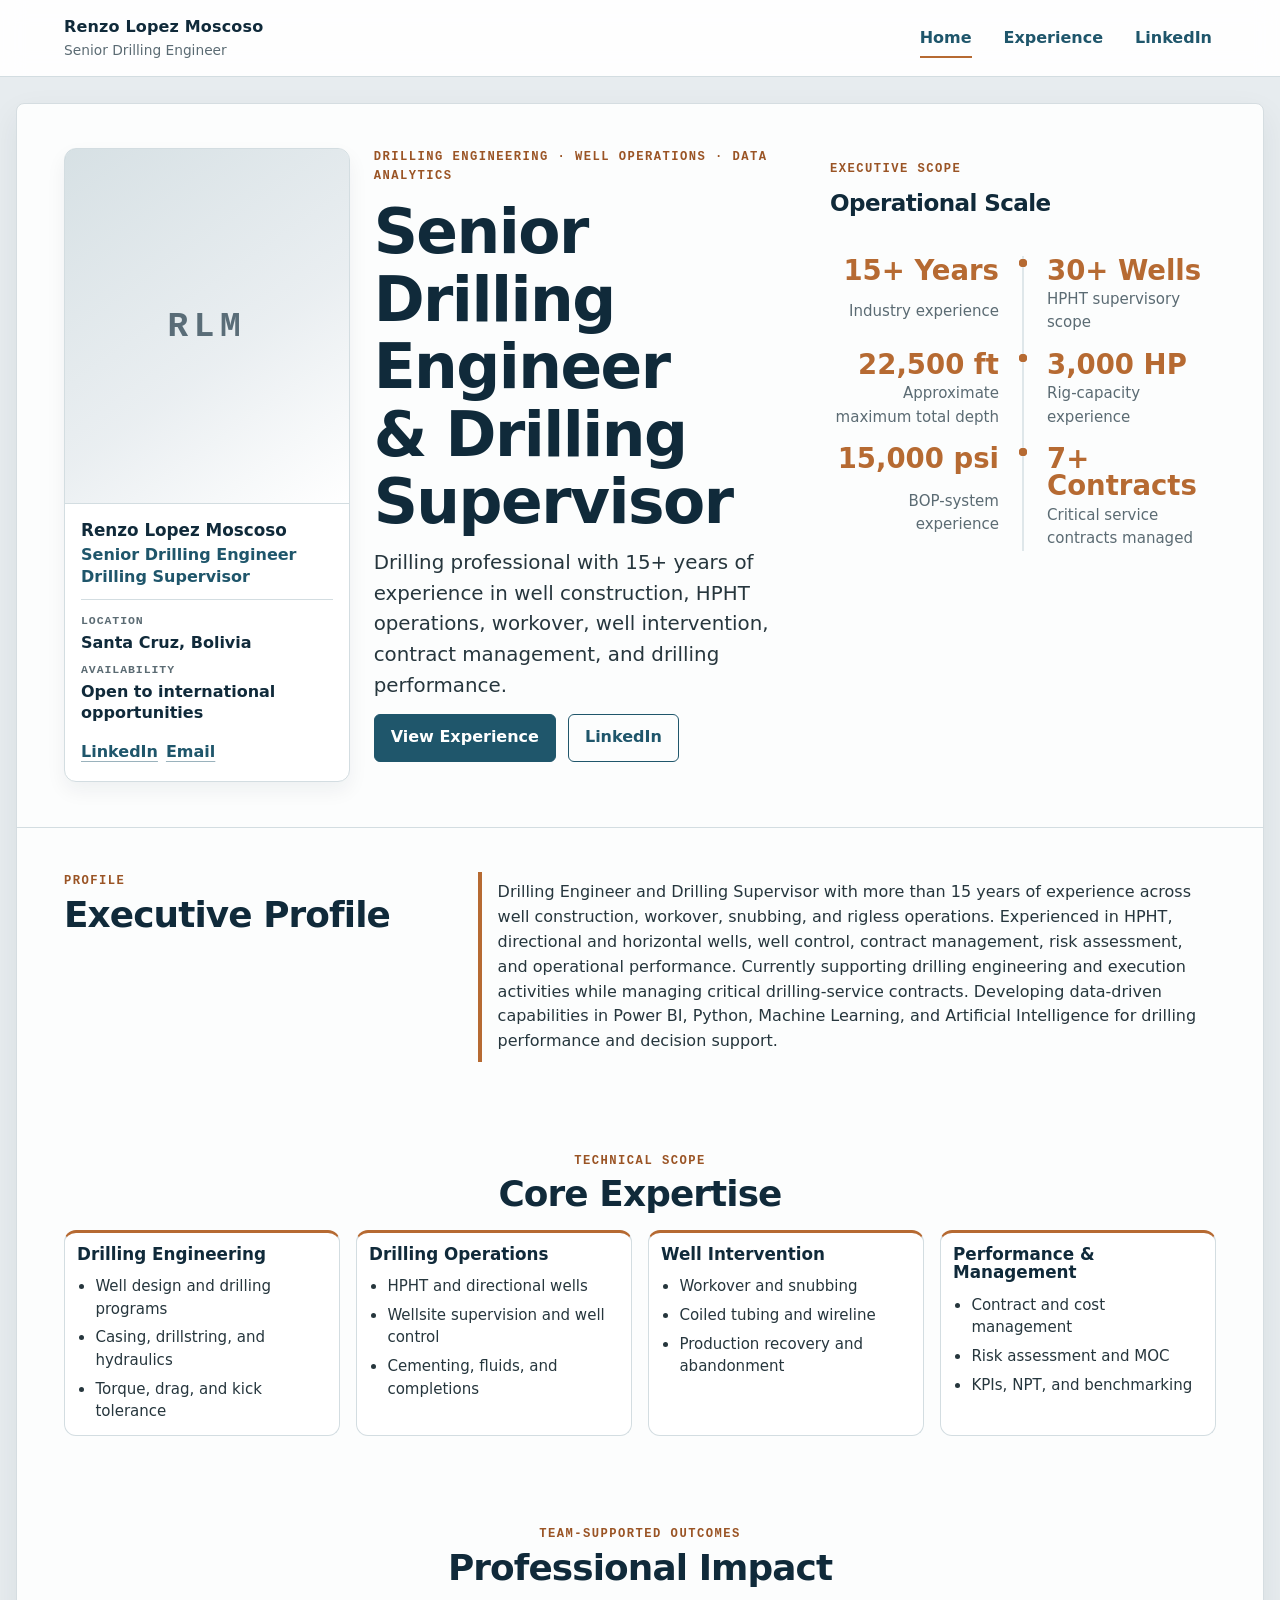
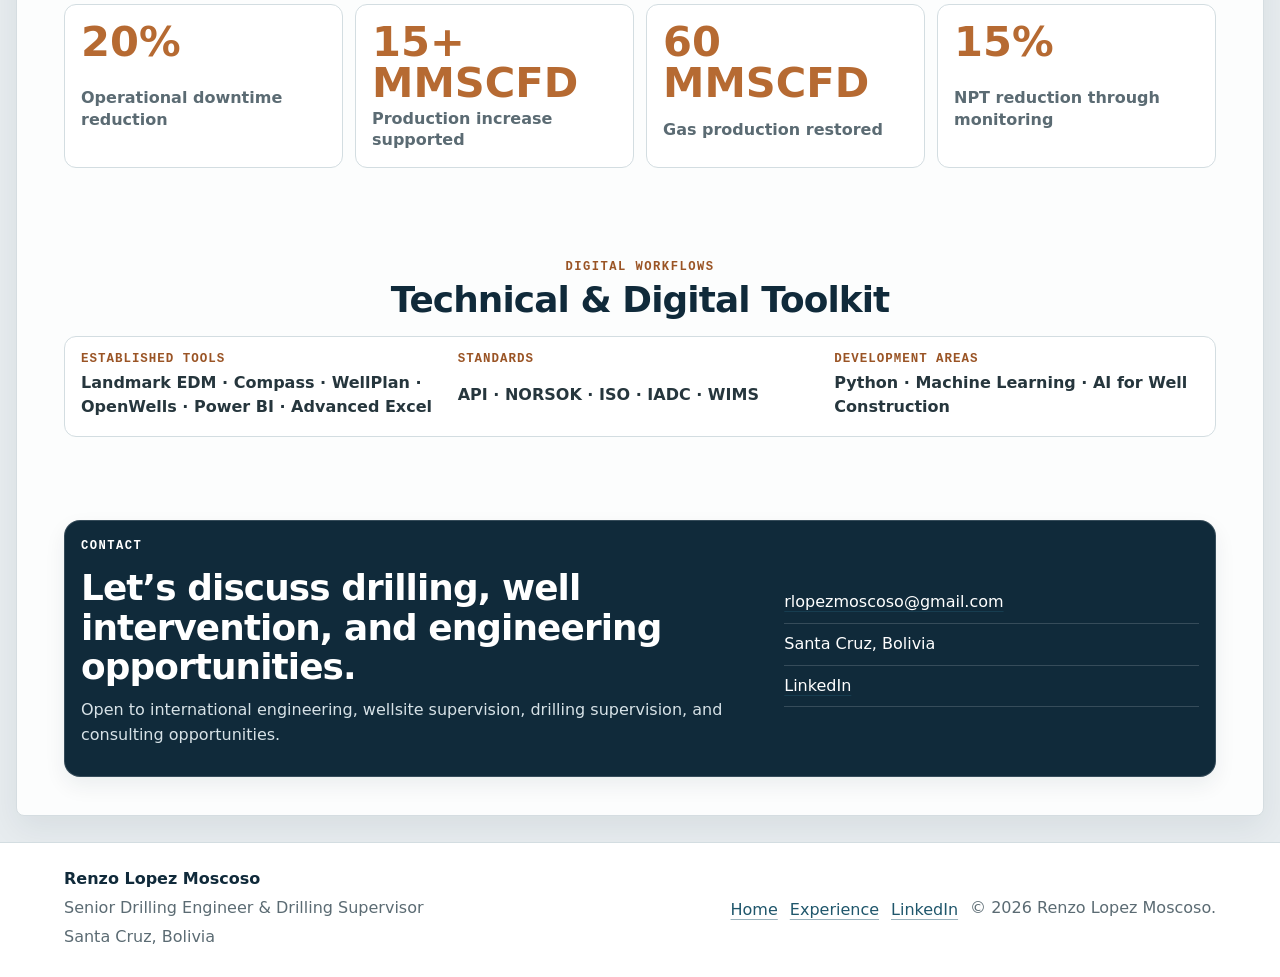
==== index.html @ 03d16b36 "feat: redesign executive home page" ====
<!DOCTYPE html>
<html lang="en">
<head>
  <meta charset="UTF-8">
  <meta name="viewport" content="width=device-width, initial-scale=1.0">
  <meta name="description" content="Renzo Lopez Moscoso, Senior Drilling Engineer and Drilling Supervisor based in Santa Cruz, Bolivia, with 15+ years in drilling engineering, HPHT wells, workover, snubbing, rigless interventions, and drilling data analytics.">
  <title>Renzo Lopez Moscoso | Senior Drilling Engineer</title>
  <link rel="stylesheet" href="css/styles.css">
</head>
<body>
  <a class="skip-link" href="#main-content">Skip to main content</a>

  <header class="site-header">
    <div class="container header-layout">
      <a class="site-brand" href="index.html" aria-label="Renzo Lopez Moscoso home">
        <span class="brand-name">Renzo Lopez Moscoso</span>
        <span class="brand-role">Senior Drilling Engineer</span>
      </a>

      <button class="nav-toggle" type="button" aria-expanded="false" aria-controls="primary-navigation">
        <span class="nav-toggle-line" aria-hidden="true"></span>
        <span class="nav-toggle-line" aria-hidden="true"></span>
        <span class="nav-toggle-line" aria-hidden="true"></span>
        <span class="visually-hidden">Toggle navigation menu</span>
      </button>

      <nav class="primary-nav" id="primary-navigation" aria-label="Primary navigation">
        <ul class="nav-list">
          <li><a class="nav-link active" href="index.html" aria-current="page">Home</a></li>
          <li><a class="nav-link" href="experience.html">Experience</a></li>
          <li><a class="nav-link" href="https://www.linkedin.com/in/renzo-lopez-426abb29/" target="_blank" rel="noopener noreferrer">LinkedIn</a></li>
        </ul>
      </nav>
    </div>
  </header>

  <main id="main-content" class="home-main">
    <section class="hero section" aria-labelledby="home-title">
      <div class="container hero-grid">
        <aside class="profile-card" aria-label="Professional profile" data-hero-entrance="profile">
          <div class="profile-photo-placeholder" aria-hidden="true">
            <span class="profile-photo-monogram">RLM</span>
          </div>
          <div class="profile-card-body">
            <div>
              <p class="profile-card-name">Renzo Lopez Moscoso</p>
              <p class="profile-card-role">Senior Drilling Engineer<br>Drilling Supervisor</p>
            </div>
            <dl class="profile-card-details">
              <div>
                <dt>Location</dt>
                <dd>Santa Cruz, Bolivia</dd>
              </div>
              <div>
                <dt>Availability</dt>
                <dd>Open to international opportunities</dd>
              </div>
            </dl>
            <div class="profile-card-links" aria-label="Profile contact links">
              <a href="https://www.linkedin.com/in/renzo-lopez-426abb29/" target="_blank" rel="noopener noreferrer">LinkedIn</a>
              <a href="mailto:rlopezmoscoso@gmail.com">Email</a>
            </div>
          </div>
        </aside>

        <div class="hero-copy" data-hero-entrance="copy">
          <p class="eyebrow">Drilling Engineering · Well Operations · Data Analytics</p>
          <h1 id="home-title">Senior Drilling Engineer<br>&amp; Drilling Supervisor</h1>
          <p class="lead">Drilling professional with 15+ years of experience in well construction, HPHT operations, workover, well intervention, contract management, and drilling performance.</p>
          <div class="action-row">
            <a class="button" href="experience.html">View Experience</a>
            <a class="button button-quiet" href="https://www.linkedin.com/in/renzo-lopez-426abb29/" target="_blank" rel="noopener noreferrer">LinkedIn</a>
          </div>
        </div>

        <aside class="executive-metrics" aria-label="Executive metrics">
          <div class="metrics-heading" data-hero-entrance="metrics-heading">
            <p class="eyebrow">Executive scope</p>
            <h2>Operational Scale</h2>
          </div>
          <dl class="metrics-list">
            <div data-metric-sequence="left-1"><dt>15+ Years</dt><dd>Industry experience</dd></div>
            <div data-metric-sequence="right-1"><dt>30+ Wells</dt><dd>HPHT supervisory scope</dd></div>
            <div data-metric-sequence="left-2"><dt>22,500 ft</dt><dd>Approximate maximum total depth</dd></div>
            <div data-metric-sequence="right-2"><dt>3,000 HP</dt><dd>Rig-capacity experience</dd></div>
            <div data-metric-sequence="left-3"><dt>15,000 psi</dt><dd>BOP-system experience</dd></div>
            <div data-metric-sequence="right-3"><dt>7+ Contracts</dt><dd>Critical service contracts managed</dd></div>
          </dl>
        </aside>
      </div>
    </section>

    <section class="section section-surface executive-profile-section" aria-labelledby="profile-title">
      <div class="container content-grid">
        <div class="section-heading" data-reveal>
          <p class="eyebrow">Profile</p>
          <h2 id="profile-title">Executive Profile</h2>
        </div>
        <div class="profile-copy" data-reveal>
          <p>Drilling Engineer and Drilling Supervisor with more than 15 years of experience across well construction, workover, snubbing, and rigless operations. Experienced in HPHT, directional and horizontal wells, well control, contract management, risk assessment, and operational performance. Currently supporting drilling engineering and execution activities while managing critical drilling-service contracts. Developing data-driven capabilities in Power BI, Python, Machine Learning, and Artificial Intelligence for drilling performance and decision support.</p>
        </div>
      </div>
    </section>

    <section class="section" aria-labelledby="expertise-title">
      <div class="container">
        <div class="section-heading centered-heading" data-reveal>
          <p class="eyebrow">Technical scope</p>
          <h2 id="expertise-title">Core Expertise</h2>
        </div>
        <div class="card-grid expertise-grid">
          <article class="expertise-card" data-reveal data-reveal-delay="0"><h3>Drilling Engineering</h3><ul><li>Well design and drilling programs</li><li>Casing, drillstring, and hydraulics</li><li>Torque, drag, and kick tolerance</li></ul></article>
          <article class="expertise-card" data-reveal data-reveal-delay="70"><h3>Drilling Operations</h3><ul><li>HPHT and directional wells</li><li>Wellsite supervision and well control</li><li>Cementing, fluids, and completions</li></ul></article>
          <article class="expertise-card" data-reveal data-reveal-delay="140"><h3>Well Intervention</h3><ul><li>Workover and snubbing</li><li>Coiled tubing and wireline</li><li>Production recovery and abandonment</li></ul></article>
          <article class="expertise-card" data-reveal data-reveal-delay="210"><h3>Performance &amp; Management</h3><ul><li>Contract and cost management</li><li>Risk assessment and MOC</li><li>KPIs, NPT, and benchmarking</li></ul></article>
        </div>
      </div>
    </section>

    <section class="section impact-results" aria-labelledby="impact-title">
      <div class="container">
        <div class="section-heading centered-heading" data-reveal><p class="eyebrow">Team-supported outcomes</p><h2 id="impact-title">Professional Impact</h2></div>
        <div class="impact-grid" aria-label="Professional impact metrics">
          <div class="impact-card" data-reveal data-reveal-delay="0"><strong>20%</strong><span>Operational downtime reduction</span></div>
          <div class="impact-card" data-reveal data-reveal-delay="60"><strong>15+ MMSCFD</strong><span>Production increase supported</span></div>
          <div class="impact-card" data-reveal data-reveal-delay="120"><strong>60 MMSCFD</strong><span>Gas production restored</span></div>
          <div class="impact-card" data-reveal data-reveal-delay="180"><strong>15%</strong><span>NPT reduction through monitoring</span></div>
        </div>
      </div>
    </section>

    <section class="section section-surface toolkit-section" aria-labelledby="toolkit-title">
      <div class="container">
        <div class="section-heading centered-heading" data-reveal><p class="eyebrow">Digital workflows</p><h2 id="toolkit-title">Technical &amp; Digital Toolkit</h2></div>
        <div class="toolkit-groups" data-reveal>
          <article class="toolkit-group"><h3>Established Tools</h3><p>Landmark EDM · Compass · WellPlan · OpenWells · Power BI · Advanced Excel</p></article>
          <article class="toolkit-group"><h3>Standards</h3><p>API · NORSOK · ISO · IADC · WIMS</p></article>
          <article class="toolkit-group"><h3>Development Areas</h3><p>Python · Machine Learning · AI for Well Construction</p></article>
        </div>
      </div>
    </section>

    <section class="section contact-section" aria-labelledby="contact-title">
      <div class="container contact-card" data-reveal>
        <div>
          <p class="eyebrow">Contact</p>
          <h2 id="contact-title">Let’s discuss drilling, well intervention, and engineering opportunities.</h2>
          <p>Open to international engineering, wellsite supervision, drilling supervision, and consulting opportunities.</p>
        </div>
        <address class="contact-list">
          <a href="mailto:rlopezmoscoso@gmail.com">rlopezmoscoso@gmail.com</a>
          <span>Santa Cruz, Bolivia</span>
          <a href="https://www.linkedin.com/in/renzo-lopez-426abb29/" target="_blank" rel="noopener noreferrer">LinkedIn</a>
        </address>
      </div>
    </section>
  </main>

  <footer class="site-footer">
    <div class="container footer-layout">
      <div>
        <p class="footer-name">Renzo Lopez Moscoso</p>
        <p>Senior Drilling Engineer &amp; Drilling Supervisor</p>
        <p>Santa Cruz, Bolivia</p>
      </div>
      <nav aria-label="Footer navigation">
        <ul class="footer-links">
          <li><a href="index.html">Home</a></li>
          <li><a href="experience.html">Experience</a></li>
          <li><a href="https://www.linkedin.com/in/renzo-lopez-426abb29/" target="_blank" rel="noopener noreferrer">LinkedIn</a></li>
        </ul>
      </nav>
      <p class="copyright">&copy; <span data-current-year>2026</span> Renzo Lopez Moscoso.</p>
    </div>
  </footer>

  <script src="js/main.js" defer></script>
</body>
</html>
---- css/styles.css ----
:root {
  --color-bg: #f3f5f6;
  --color-surface: #ffffff;
  --color-surface-muted: #e8edf0;
  --color-navy: #102a3a;
  --color-petroleum: #1f566b;
  --color-text: #26363d;
  --color-muted: #5b6b73;
  --color-copper: #b66a32;
  --color-copper-text: #9a5425;
  --color-border: #d3dde1;
  --font-body: ui-sans-serif, system-ui, -apple-system, BlinkMacSystemFont, "Segoe UI", Arial, sans-serif;
  --font-mono: ui-monospace, SFMono-Regular, Consolas, "Liberation Mono", monospace;
  --space-1: 0.25rem;
  --space-2: 0.5rem;
  --space-3: 0.75rem;
  --space-4: 1rem;
  --space-5: 1.5rem;
  --space-6: 2rem;
  --space-7: 3rem;
  --section-space: clamp(3rem, 5vw, 4.75rem);
  --experience-section-space: clamp(2.75rem, 4.5vw, 4.25rem);
  --radius-sm: 0.375rem;
  --radius-md: 0.75rem;
  --radius-lg: 1rem;
  --container: 72rem;
  --shadow-primary: 0 1rem 2.1rem rgba(16, 42, 58, 0.1);
  --shadow-standard: 0 0.55rem 1.35rem rgba(16, 42, 58, 0.07);
  --timeline-rail-x: 0.5rem;
  --timeline-marker-size: 0.85rem;
  --timeline-marker-border: 3px;
}
* { box-sizing: border-box; }
html { color-scheme: light; scroll-behavior: smooth; }
body { min-width: 320px; margin: 0; color: var(--color-text); font-family: var(--font-body); line-height: 1.55; background: #e7ecef; }
a { color: var(--color-petroleum); text-decoration-color: rgba(31, 86, 107, 0.45); text-underline-offset: 0.22em; }
a:hover { color: var(--color-navy); }
:focus-visible { outline: 3px solid var(--color-copper); outline-offset: 4px; }
h1, h2, h3 { margin: 0 0 var(--space-3); color: var(--color-navy); line-height: 1.1; letter-spacing: -0.025em; }
h1 { font-size: clamp(2.4rem, 4.8vw, 4.1rem); }
.experience-hero h1 { font-size: clamp(2.25rem, 4.3vw, 3.45rem); }
h2 { font-size: clamp(1.7rem, 2.8vw, 2.45rem); }
h3 { font-size: 1.05rem; letter-spacing: 0; }
h4 { margin: 0 0 var(--space-2); color: var(--color-navy); font-family: var(--font-mono); font-size: 0.8rem; letter-spacing: 0.04em; text-transform: uppercase; }
p { margin: 0 0 var(--space-3); }
ul { margin-block: 0; padding-left: 1.15rem; }
.expertise-card li + li, .role-card ul:not(.tag-list) li + li, .compact-role li + li, .credential-card ul:not(.tag-list) li + li, .framework-card ul:not(.tag-list) li + li { margin-top: 0.38rem; }
.container { width: min(100% - 2rem, var(--container)); margin-inline: auto; }

.home-main {
  width: min(calc(100% - 2rem), 90rem);
  max-width: 90rem;
  margin: clamp(1rem, 2vw, 2rem) auto;
  overflow: hidden;
  border: 1px solid #d5dde1;
  border-radius: 0.5rem;
  background: #fcfdfd;
  box-shadow: 0 0.75rem 2rem rgba(15, 43, 56, 0.07);
}
.home-main .section,
.home-main .section-surface {
  background: transparent;
}
.home-main .section-surface {
  border-block: 0;
}
.home-main .hero {
  padding-block: clamp(2.25rem, 3.5vw, 3.5rem);
  border-bottom: 1px solid var(--color-border);
  background: transparent;
}
.home-main .section {
  padding-block: clamp(2.25rem, 3.5vw, 3.75rem);
}
.home-main .hero-grid {
  gap: var(--space-5);
}
.home-main .action-row {
  margin-top: var(--space-3);
}
.home-main .section-heading {
  margin-bottom: var(--space-4);
}
.home-main .section-heading .eyebrow {
  margin-bottom: var(--space-1);
}
.home-main .section-heading h2:last-child,
.home-main .section-heading .section-intro:last-child {
  margin-bottom: 0;
}
.home-main .content-grid,
.home-main .two-column-grid,
.home-main .card-grid,
.home-main .metric-grid {
  gap: var(--space-4);
}
.home-main .profile-copy {
  padding: var(--space-2) 0 var(--space-2) var(--space-4);
  background: transparent;
}
.home-main .profile-copy p {
  margin-bottom: 0;
}
.home-main .executive-metrics {
  padding: clamp(1rem, 1.8vw, 1.4rem);
  background: #f7f9fa;
}
.home-main .metrics-heading {
  padding-bottom: var(--space-2);
}
.home-main .metrics-list div {
  padding: 0.9rem;
}
.home-main .expertise-card,
.home-main .tool-panel,
.home-main .framework-card,
.home-main .compact-role,
.home-main .credential-card {
  padding: var(--space-3);
}
.home-main .achievement-list {
  gap: var(--space-2);
}
.home-main .achievement-list li {
  padding: var(--space-3) var(--space-4);
}
.home-main .framework-card .tag-list,
.home-main .tool-groups {
  margin-top: var(--space-3);
}
.home-main .contact-section {
  padding-block: clamp(1.75rem, 3vw, 2.75rem);
}

.skip-link { position: absolute; left: var(--space-4); top: var(--space-4); z-index: 20; transform: translateY(-150%); padding: var(--space-2) var(--space-3); border-radius: var(--radius-sm); color: #fff; background: var(--color-navy); }
.skip-link:focus { transform: translateY(0); }
.visually-hidden { position: absolute; width: 1px; height: 1px; padding: 0; overflow: hidden; clip: rect(0, 0, 0, 0); white-space: nowrap; border: 0; }
.site-header { position: sticky; top: 0; z-index: 10; border-bottom: 1px solid var(--color-border); background: rgba(255, 255, 255, 0.94); backdrop-filter: blur(12px); }
.header-layout { display: flex; align-items: center; justify-content: space-between; min-height: 4.75rem; gap: var(--space-4); }
.site-brand { display: grid; text-decoration: none; }
.brand-name { color: var(--color-navy); font-weight: 800; letter-spacing: 0.01em; }
.brand-role { color: var(--color-muted); font-size: 0.86rem; }
.nav-toggle { display: inline-grid; gap: 0.28rem; padding: var(--space-2); border: 1px solid var(--color-border); border-radius: var(--radius-sm); color: var(--color-navy); background: var(--color-surface); cursor: pointer; }
.nav-toggle-line { display: block; width: 1.35rem; height: 2px; background: currentColor; }
.primary-nav { position: absolute; inset: 100% 1rem auto; display: none; padding: var(--space-4); border: 1px solid var(--color-border); border-radius: 0 0 var(--radius-md) var(--radius-md); background: var(--color-surface); box-shadow: var(--shadow-standard); }
.primary-nav.is-open { display: block; }
.nav-list { display: flex; flex-direction: column; align-items: stretch; gap: var(--space-2); padding: 0; margin: 0; list-style: none; }
.nav-list li, .footer-links li { margin: 0; padding: 0; }
.nav-list li { display: flex; align-items: center; }
.footer-links { display: flex; flex-direction: column; gap: var(--space-3); padding: 0; margin: 0; list-style: none; }
.nav-link { position: relative; display: inline-flex; min-height: 2.75rem; align-items: center; justify-content: center; margin: 0; padding: 0 var(--space-1); color: var(--color-petroleum); font-weight: 700; line-height: 1; text-decoration: none; }
.button { display: inline-flex; align-items: center; justify-content: center; min-height: 2.7rem; padding: 0.66rem 1rem; border: 1px solid var(--color-petroleum); border-radius: var(--radius-sm); color: #fff; background: var(--color-petroleum); font-weight: 800; text-decoration: none; }
.button:hover { color: #fff; background: var(--color-navy); }
.button-quiet { color: var(--color-petroleum); background: transparent; }
.button-quiet:hover { color: var(--color-navy); background: var(--color-surface-muted); }
.section { padding-block: var(--section-space); }
.experience-hero ~ .section { padding-block: var(--experience-section-space); }
.section-surface { border-block: 1px solid var(--color-border); background: var(--color-surface-muted); }
.section-heading { max-width: 42rem; }
.centered-heading { margin-inline: auto; text-align: center; }
.section-intro, .hero-support { color: var(--color-muted); }
.eyebrow, .panel-kicker { color: var(--color-copper-text); font-family: var(--font-mono); font-size: 0.76rem; font-weight: 800; letter-spacing: 0.12em; text-transform: uppercase; }
.lead { max-width: 47rem; color: var(--color-text); font-size: clamp(1.05rem, 1.8vw, 1.24rem); }
.hero { overflow: hidden; padding-block: clamp(3.25rem, 5vw, 4.75rem); background: linear-gradient(180deg, #fff 0%, var(--color-bg) 100%); }
.hero-grid { display: grid; grid-template-areas: "copy" "profile" "metrics"; gap: var(--space-6); align-items: center; }
.hero-copy { grid-area: copy; }
.profile-card { grid-area: profile; overflow: hidden; border: 1px solid var(--color-border); border-radius: var(--radius-md); background: #fff; box-shadow: 0 0.55rem 1.25rem rgba(16, 42, 58, 0.06); }
.profile-photo-placeholder, .profile-photo { display: block; width: 100%; aspect-ratio: 4 / 5; border-bottom: 1px solid var(--color-border); background: linear-gradient(145deg, rgba(31, 86, 107, 0.18) 0%, rgba(232, 237, 240, 0.92) 58%, rgba(255, 255, 255, 0.96) 100%); }
.profile-photo-placeholder { display: grid; place-items: center; }
.profile-photo { height: auto; object-fit: cover; object-position: center; }
.profile-photo-monogram { color: rgba(16, 42, 58, 0.66); font-family: var(--font-mono); font-size: clamp(1.55rem, 4vw, 2.15rem); font-weight: 900; letter-spacing: 0.16em; }
.profile-card-body { display: grid; gap: var(--space-3); padding: var(--space-4); }
.profile-card-name { margin: 0; color: var(--color-navy); font-size: 1.05rem; font-weight: 900; line-height: 1.2; }
.profile-card-role { margin: var(--space-1) 0 0; color: var(--color-petroleum); font-weight: 800; line-height: 1.35; }
.profile-card-details { display: grid; gap: var(--space-2); margin: 0; padding-top: var(--space-3); border-top: 1px solid var(--color-border); }
.profile-card-details div { display: grid; gap: 0.1rem; }
.profile-card-details dt { color: var(--color-muted); font-family: var(--font-mono); font-size: 0.72rem; font-weight: 800; letter-spacing: 0.08em; text-transform: uppercase; }
.profile-card-details dd { margin: 0; color: var(--color-navy); font-weight: 800; line-height: 1.35; }
.profile-card-links { display: flex; flex-wrap: wrap; gap: var(--space-2); padding-top: var(--space-1); }
.profile-card-links a { font-weight: 800; }
.hero-facts { display: grid; gap: var(--space-3); margin: var(--space-4) 0 0; }
.hero-facts div { padding-left: var(--space-3); border-left: 3px solid var(--color-copper); }
.hero-facts dt { color: var(--color-muted); font-family: var(--font-mono); font-size: 0.74rem; font-weight: 800; letter-spacing: 0.08em; text-transform: uppercase; }
.hero-facts dd { margin: 0; color: var(--color-navy); font-weight: 800; }
.action-row { display: flex; flex-wrap: wrap; gap: var(--space-3); margin-top: var(--space-4); }
.executive-metrics { grid-area: metrics; padding: var(--space-4); border: 1px solid var(--color-border); border-radius: var(--radius-lg); background: var(--color-surface); box-shadow: var(--shadow-standard); }
.metrics-heading { padding-bottom: var(--space-3); border-bottom: 1px solid var(--color-border); }
.metrics-heading h2 { font-size: clamp(1.3rem, 1.8vw, 1.65rem); }
.metrics-list, .summary-stats { display: grid; gap: 0; margin: 0; }
.metrics-list div { margin-top: 0; display: grid; gap: var(--space-1); padding: var(--space-3) 0; border-bottom: 1px solid var(--color-border); }
.metrics-list div:last-child { border-bottom: 0; }
.metrics-list dt { color: var(--color-copper); font-size: clamp(1.25rem, 3vw, 1.72rem); font-weight: 900; line-height: 1; }
.metrics-list dd { margin: 0; color: var(--color-muted); font-size: 0.94rem; }
.content-grid, .two-column-grid, .card-grid, .metric-grid { display: grid; gap: var(--space-5); }
.profile-copy { max-width: 46rem; padding: var(--space-4) var(--space-5); border-left: 4px solid var(--color-copper); background: rgba(255, 255, 255, 0.62); }
.profile-copy p { margin-bottom: var(--space-3); }
.profile-copy p:last-child, .framework-card p:last-child, .credential-card p:last-child { margin-bottom: 0; }
.expertise-card, .metric-card, .tool-panel, .framework-card, .compact-role, .credential-card, .role-card { border: 1px solid var(--color-border); border-radius: var(--radius-md); background: var(--color-surface); }
.expertise-card { padding: var(--space-4); border-top: 3px solid var(--color-copper); box-shadow: none; }
.expertise-card ul { font-size: 0.94rem; line-height: 1.5; }
.achievement-list { display: grid; gap: var(--space-3); padding: 0; list-style: none; }
.achievement-list li { margin: 0; padding: 0.85rem 1rem; border-left: 3px solid var(--color-copper); background: var(--color-surface); }
.achievement-list strong { color: var(--color-copper); font-weight: 900; }
.impact-grid { display: grid; gap: var(--space-3); }
.impact-card { display: grid; gap: var(--space-1); padding: var(--space-4); border: 1px solid var(--color-border); border-radius: var(--radius-md); background: var(--color-surface); }
.impact-card strong { color: var(--color-copper); font-size: clamp(1.75rem, 4vw, 2.6rem); font-weight: 900; line-height: 1; }
.impact-card span { color: var(--color-muted); font-weight: 800; line-height: 1.35; }
.tool-panel, .framework-card, .compact-role, .credential-card { padding: var(--space-4); }
.tag-list { display: flex; flex-wrap: wrap; gap: var(--space-2); padding: 0; list-style: none; }
.tag-list li, .development-list li { margin: 0; padding: 0.38rem 0.58rem; border: 1px solid var(--color-border); border-radius: var(--radius-sm); color: var(--color-text); background: #f8fafb; }
.development-list { display: grid; gap: var(--space-2); padding: 0; list-style: none; }
.framework-card .tag-list, .tool-groups { margin-top: var(--space-4); }
.toolkit-groups { display: grid; gap: var(--space-3); padding: var(--space-4); border: 1px solid var(--color-border); border-radius: var(--radius-md); background: var(--color-surface); }
.toolkit-group { display: grid; gap: var(--space-1); }
.toolkit-group h3, .toolkit-group p { margin: 0; }
.toolkit-group h3 { color: var(--color-copper-text); font-family: var(--font-mono); font-size: 0.78rem; letter-spacing: 0.08em; text-transform: uppercase; }
.toolkit-group p { color: var(--color-text); font-weight: 700; }
.contact-section { padding-block-start: var(--space-5); }
.contact-card { display: grid; gap: var(--space-3); padding: var(--space-4); border: 1px solid rgba(255,255,255,0.16); border-radius: var(--radius-lg); color: #edf6f8; background: var(--color-navy); box-shadow: var(--shadow-standard); }
.contact-card h2, .contact-card .eyebrow { color: #fff; }
.contact-card p { color: #d7e2e7; }
.contact-list { display: grid; gap: var(--space-2); font-style: normal; }
.contact-list span, .contact-list a:not(.button) { padding-bottom: var(--space-2); border-bottom: 1px solid rgba(255,255,255,0.16); color: #fff; }
.contact-list > :last-child { padding-bottom: 0; border-bottom: 0; }
.two-column-grid > .tool-panel { height: 100%; }
.site-footer { border-top: 1px solid var(--color-border); color: var(--color-muted); background: var(--color-surface); }
.footer-layout { display: grid; gap: var(--space-3); padding-block: 1.5rem; }
.footer-layout p { margin-bottom: var(--space-1); }
.footer-name { color: var(--color-navy); font-weight: 800; }
.copyright { margin: 0; }
.experience-hero { background: linear-gradient(180deg, #fff 0%, var(--color-surface-muted) 100%); }
.experience-summary-panel { padding: var(--space-4); border: 1px solid var(--color-border); border-radius: var(--radius-lg); background: var(--color-surface); box-shadow: var(--shadow-standard); }
.summary-stats { gap: var(--space-2); }
.summary-stats div { margin-top: 0; padding: var(--space-2) 0; border-bottom: 1px solid var(--color-border); }
.summary-stats div:last-child { border-bottom: 0; }
.summary-stats dt { color: var(--color-navy); font-weight: 900; }
.summary-stats dd { margin: 0; color: var(--color-muted); font-size: 0.94rem; }
.timeline { display: grid; gap: var(--space-4); margin-top: var(--space-6); }
.role-card { position: relative; padding: var(--space-4); box-shadow: none; }
.current-role { border-color: rgba(182, 106, 50, 0.38); background: #fff8f3; box-shadow: var(--shadow-standard); }
.role-header { display: flex; flex-wrap: wrap; align-items: flex-start; justify-content: space-between; gap: var(--space-3); margin-bottom: var(--space-2); }
.role-period { margin-bottom: var(--space-1); color: var(--color-copper-text); font-family: var(--font-mono); font-size: 0.82rem; font-weight: 900; letter-spacing: 0.08em; text-transform: uppercase; }
.role-company { color: var(--color-muted); font-weight: 800; }
.role-status { padding: 0.28rem 0.55rem; border: 1px solid rgba(182, 106, 50, 0.4); border-radius: var(--radius-sm); color: var(--color-copper-text); background: #fff; font-size: 0.76rem; font-weight: 800; }
.role-columns { display: grid; gap: var(--space-4); margin-top: var(--space-4); }
.role-columns p { margin-bottom: var(--space-2); }
.compact-role-grid, .credential-grid { display: grid; gap: var(--space-4); margin-top: var(--space-4); }
.compact-role { box-shadow: none; }
.large-tag-list { margin-top: var(--space-4); }


/* Restrained Home motion */
.site-header,
.header-layout {
  transition: min-height 220ms ease, box-shadow 220ms ease, border-color 220ms ease;
}
.site-header.is-scrolled {
  border-bottom-color: rgba(31, 86, 107, 0.26);
  box-shadow: 0 0.5rem 1.25rem rgba(16, 42, 58, 0.08);
}
.site-header.is-scrolled .header-layout {
  min-height: 4.25rem;
}
.nav-link::after {
  content: "";
  position: absolute;
  left: var(--space-1);
  right: var(--space-1);
  bottom: 0.15rem;
  height: 2px;
  background: var(--color-copper);
  pointer-events: none;
  transform: scaleX(0);
  transform-origin: left;
  transition: transform 200ms ease;
}
.nav-link:hover::after,
.nav-link:focus-visible::after,
.nav-link.active::after,
.nav-link[aria-current="page"]::after {
  transform: scaleX(1);
}
.button {
  transition: color 220ms ease, background-color 220ms ease, border-color 220ms ease, box-shadow 220ms ease, transform 220ms ease;
}
.button:active {
  transform: translateY(0);
}
.home-main.motion-ready [data-hero-entrance],
.home-main.motion-ready [data-reveal] {
  opacity: 0;
  transform: translateY(16px);
  transition: opacity 600ms cubic-bezier(0.22, 1, 0.36, 1), transform 600ms cubic-bezier(0.22, 1, 0.36, 1);
  transition-delay: var(--reveal-delay, 0ms);
  will-change: opacity, transform;
}
.home-main.motion-ready [data-hero-entrance="copy"] {
  transform: translateY(14px);
  transition-duration: 600ms;
}
.home-main.motion-ready [data-hero-entrance="profile"] {
  transform: translateY(14px);
  transition-duration: 700ms;
  transition-delay: 80ms;
}
.home-main.motion-ready [data-hero-entrance="panel"] {
  transform: translateX(18px);
  transition-duration: 650ms;
  transition-delay: 100ms;
}
.home-main.motion-ready [data-hero-entrance].is-visible,
.home-main.motion-ready [data-reveal].is-visible {
  opacity: 1;
  transform: translate(0, 0);
  will-change: auto;
}
.home-main .achievement-list li {
  border-left-color: var(--color-copper);
  transition: border-color 200ms ease, background-color 200ms ease, transform 200ms ease;
}
.home-main .expertise-card,
.home-main .tool-panel,
.home-main .framework-card {
  transition: border-color 220ms ease, box-shadow 220ms ease, transform 220ms ease;
}
@media (hover: hover) and (pointer: fine) {
  .button:hover {
    box-shadow: 0 0.55rem 1.15rem rgba(16, 42, 58, 0.12);
    transform: translateY(-2px);
  }
  .home-main .expertise-card:hover,
  .home-main .tool-panel:hover,
  .home-main .framework-card:hover {
    border-color: rgba(182, 106, 50, 0.46);
    box-shadow: 0 0.7rem 1.5rem rgba(16, 42, 58, 0.1);
    transform: translateY(-3px);
  }
  .home-main .achievement-list li:hover {
    border-left-color: #9a5425;
    background: #fffaf6;
    transform: translateX(3px);
  }
}

@media (max-width: 47.99rem) {
  .home-main {
    width: auto;
    margin: 0.75rem;
    border-radius: 0.35rem;
    box-shadow: 0 0.35rem 1rem rgba(15, 43, 56, 0.05);
  }
  .profile-photo-placeholder,
  .profile-photo {
    max-height: 18rem;
    aspect-ratio: 16 / 11;
  }
}
@media (min-width: 40rem) { .hero-facts { grid-template-columns: repeat(2, minmax(0, 1fr)); } .expertise-grid, .impact-grid { grid-template-columns: repeat(2, minmax(0, 1fr)); } .summary-stats { grid-template-columns: repeat(2, minmax(0, 1fr)); column-gap: var(--space-4); } .summary-stats div:last-child { grid-column: 1 / -1; border-bottom: 0; } }
@media (min-width: 48rem) { .nav-toggle { display: none; } .primary-nav { position: static; display: block; padding: 0; border: 0; border-radius: 0; background: transparent; box-shadow: none; } .nav-list { flex-direction: row; align-items: center; gap: var(--space-5); } .footer-links { flex-direction: row; align-items: center; } .hero-grid { grid-template-areas: "profile copy" "metrics metrics"; grid-template-columns: minmax(14rem, 0.8fr) minmax(0, 1.2fr); align-items: start; } .two-column-grid { grid-template-columns: repeat(2, minmax(0, 1fr)); } .footer-layout { grid-template-columns: 1fr auto; align-items: center; } .copyright { grid-column: 1 / -1; } }
@media (min-width: 56rem) { .content-grid { grid-template-columns: minmax(12rem, 0.7fr) minmax(0, 1.3fr); } .contact-card { grid-template-columns: minmax(0, 1.25fr) minmax(16rem, 0.75fr); align-items: center; } }
@media (min-width: 64rem) { .hero-grid { grid-template-areas: "profile copy metrics"; grid-template-columns: minmax(15rem, 0.74fr) minmax(20rem, 1.12fr) minmax(20rem, 1fr); } .metrics-list { grid-template-columns: repeat(2, minmax(0, 1fr)); } .metrics-list div { padding: var(--space-3); } .metrics-list div:nth-child(odd) { border-right: 1px solid var(--color-border); } .metrics-list div:nth-last-child(-n+2) { border-bottom: 0; } .role-columns { grid-template-columns: repeat(2, minmax(0, 1fr)); } .compact-role-grid { grid-template-columns: repeat(2, minmax(0, 1fr)); } .credential-grid { grid-template-columns: repeat(3, minmax(0, 1fr)); } .credential-card-wide { grid-column: 1 / -1; } .timeline { position: relative; padding-left: calc(var(--timeline-rail-x) + var(--space-6)); } .timeline::before { content: ""; position: absolute; left: var(--timeline-rail-x); top: 0.35rem; bottom: 0.35rem; width: 1px; background: var(--color-border); } .role-card::after { content: ""; position: absolute; left: calc(-2rem - 0.425rem - var(--timeline-marker-border)); top: 1.45rem; width: var(--timeline-marker-size); height: var(--timeline-marker-size); border: var(--timeline-marker-border) solid var(--color-surface-muted); border-radius: 50%; background: var(--color-petroleum); } .current-role::after { background: var(--color-copper); } .footer-layout { grid-template-columns: 1fr auto auto; } .copyright { grid-column: auto; } }
@media (min-width: 72rem) { .expertise-grid, .impact-grid { grid-template-columns: repeat(4, minmax(0, 1fr)); } .toolkit-groups { grid-template-columns: repeat(3, minmax(0, 1fr)); } }

/* Home hero operational scale timeline */
.home-main .executive-metrics {
  padding: clamp(0.35rem, 1vw, 0.75rem) 0;
  border: 0;
  border-radius: 0;
  background: transparent;
  box-shadow: none;
}
.home-main .metrics-heading {
  max-width: 20rem;
  padding-bottom: var(--space-3);
  border-bottom: 0;
}
.home-main .metrics-list {
  position: relative;
  display: grid;
  gap: var(--space-4);
  margin-top: var(--space-2);
  padding: var(--space-2) 0 var(--space-2) 1.6rem;
}
.home-main .metrics-list::before {
  content: "";
  position: absolute;
  top: 0.45rem;
  bottom: 0.45rem;
  left: 0.35rem;
  width: 1px;
  background: rgba(31, 86, 107, 0.26);
  transform-origin: top;
}
.home-main .metrics-list div {
  position: relative;
  display: grid;
  gap: var(--space-1);
  margin-top: 0;
  padding: 0 0 0 var(--space-3);
  border: 0;
  text-align: left;
}
.home-main .metrics-list div::before {
  content: "";
  position: absolute;
  top: 0.18rem;
  left: calc(-1.25rem - 4px);
  width: 0.5rem;
  height: 0.5rem;
  border-radius: 50%;
  background: var(--color-copper);
  transition: background-color 200ms ease, transform 200ms ease;
}
.home-main.motion-ready .metrics-list[data-hero-entrance="metrics-line"] {
  opacity: 1;
  transform: none;
  transition: none;
}
.home-main.motion-ready .metrics-list[data-hero-entrance="metrics-line"]::before {
  transform: scaleY(0);
  transition: transform 1200ms cubic-bezier(0.22, 1, 0.36, 1);
}
.home-main.motion-ready .metrics-list[data-hero-entrance="metrics-line"].is-visible::before {
  transform: scaleY(1);
}
.home-main.motion-ready [data-hero-entrance="metrics-heading"] {
  transform: translateY(10px);
  transition-duration: 560ms;
}
.home-main.motion-ready [data-hero-entrance="metric"] {
  transform: translateX(-10px);
  transition-duration: 560ms;
}
@media (hover: hover) and (pointer: fine) {
  .home-main .metrics-list div:hover dt {
    color: var(--color-copper-text);
  }
  .home-main .metrics-list div:hover::before {
    background: var(--color-petroleum);
    transform: scale(1.12);
  }
}
@media (min-width: 64rem) {
  .home-main .metrics-list {
    grid-template-columns: minmax(0, 1fr) minmax(0, 1fr);
    gap: var(--space-4) 0;
    padding: var(--space-2) 0;
  }
  .home-main .metrics-list::before {
    left: 50%;
    transform: translateX(-50%);
  }
  .home-main .metrics-list div {
    min-height: 3.65rem;
    padding: 0;
    border: 0;
  }
  .home-main .metrics-list div:nth-child(odd) {
    grid-column: 1;
    padding-right: var(--space-5);
    text-align: right;
  }
  .home-main .metrics-list div:nth-child(even) {
    grid-column: 2;
    padding-left: var(--space-5);
    text-align: left;
  }
  .home-main .metrics-list div:nth-child(odd)::before {
    left: auto;
    right: -0.25rem;
  }
  .home-main .metrics-list div:nth-child(even)::before {
    left: -0.25rem;
  }
  .home-main.motion-ready .metrics-list[data-hero-entrance="metrics-line"]::before {
    transform: translateX(-50%) scaleY(0);
  }
  .home-main.motion-ready .metrics-list[data-hero-entrance="metrics-line"].is-visible::before {
    transform: translateX(-50%) scaleY(1);
  }
  .home-main.motion-ready [data-hero-entrance="metric"]:nth-child(odd) {
    transform: translateX(-18px);
  }
  .home-main.motion-ready [data-hero-entrance="metric"]:nth-child(even) {
    transform: translateX(18px);
  }
  .home-main.motion-ready [data-hero-entrance="metric"].is-visible {
    transform: translateX(0);
  }
}


/* Replayable Operational Scale sequence */
.home-main.motion-ready .executive-metrics .metrics-list::before {
  transform: scaleY(0);
  transition: transform 1200ms cubic-bezier(0.22, 1, 0.36, 1);
}
.home-main.motion-ready .executive-metrics.is-sequence-visible .metrics-list::before {
  transform: scaleY(1);
}
.home-main.motion-ready .executive-metrics [data-metric-sequence] {
  opacity: 0;
  transform: translateX(-12px);
  transition: opacity 1050ms cubic-bezier(0.22, 1, 0.36, 1), transform 1050ms cubic-bezier(0.22, 1, 0.36, 1);
  transition-delay: var(--metric-sequence-delay, 250ms);
  will-change: opacity, transform;
}
.home-main.motion-ready .executive-metrics.is-sequence-visible [data-metric-sequence] {
  opacity: 1;
  transform: translateX(0);
  will-change: auto;
}
.home-main.motion-ready .executive-metrics [data-metric-sequence="left-1"] { --metric-sequence-delay: 250ms; }
.home-main.motion-ready .executive-metrics [data-metric-sequence="right-1"] { --metric-sequence-delay: 650ms; }
.home-main.motion-ready .executive-metrics [data-metric-sequence="left-2"] { --metric-sequence-delay: 1050ms; }
.home-main.motion-ready .executive-metrics [data-metric-sequence="right-2"] { --metric-sequence-delay: 1450ms; }
.home-main.motion-ready .executive-metrics [data-metric-sequence="left-3"] { --metric-sequence-delay: 1850ms; }
.home-main.motion-ready .executive-metrics [data-metric-sequence="right-3"] { --metric-sequence-delay: 2250ms; }
@media (min-width: 64rem) {
  .home-main.motion-ready .executive-metrics .metrics-list::before {
    transform: translateX(-50%) scaleY(0);
  }
  .home-main.motion-ready .executive-metrics.is-sequence-visible .metrics-list::before {
    transform: translateX(-50%) scaleY(1);
  }
  .home-main.motion-ready .executive-metrics [data-metric-sequence^="left"] {
    transform: translateX(-24px);
  }
  .home-main.motion-ready .executive-metrics [data-metric-sequence^="right"] {
    transform: translateX(24px);
  }
  .home-main.motion-ready .executive-metrics.is-sequence-visible [data-metric-sequence] {
    transform: translateX(0);
  }
  .home-main.motion-ready .executive-metrics [data-metric-sequence="left-1"] { --metric-sequence-delay: 300ms; }
  .home-main.motion-ready .executive-metrics [data-metric-sequence="left-2"] { --metric-sequence-delay: 750ms; }
  .home-main.motion-ready .executive-metrics [data-metric-sequence="left-3"] { --metric-sequence-delay: 1200ms; }
  .home-main.motion-ready .executive-metrics [data-metric-sequence="right-1"] { --metric-sequence-delay: 1800ms; }
  .home-main.motion-ready .executive-metrics [data-metric-sequence="right-2"] { --metric-sequence-delay: 2250ms; }
  .home-main.motion-ready .executive-metrics [data-metric-sequence="right-3"] { --metric-sequence-delay: 2700ms; }
}

@media (prefers-reduced-motion: reduce) { *, *::before, *::after { scroll-behavior: auto; transition-duration: 0.01ms; animation-duration: 0.01ms; animation-iteration-count: 1; } .home-main [data-hero-entrance], .home-main [data-reveal] { opacity: 1; transform: none; transition: none; } .button:hover, .home-main .expertise-card:hover, .home-main .tool-panel:hover, .home-main .framework-card:hover, .home-main .achievement-list li:hover, .home-main .metrics-list div:hover::before { transform: none; } .home-main .metrics-list::before { transform: none; transition: none; } .home-main .executive-metrics [data-metric-sequence] { opacity: 1; transform: none; transition: none; } .site-header.is-scrolled .header-layout { min-height: 4.75rem; } }
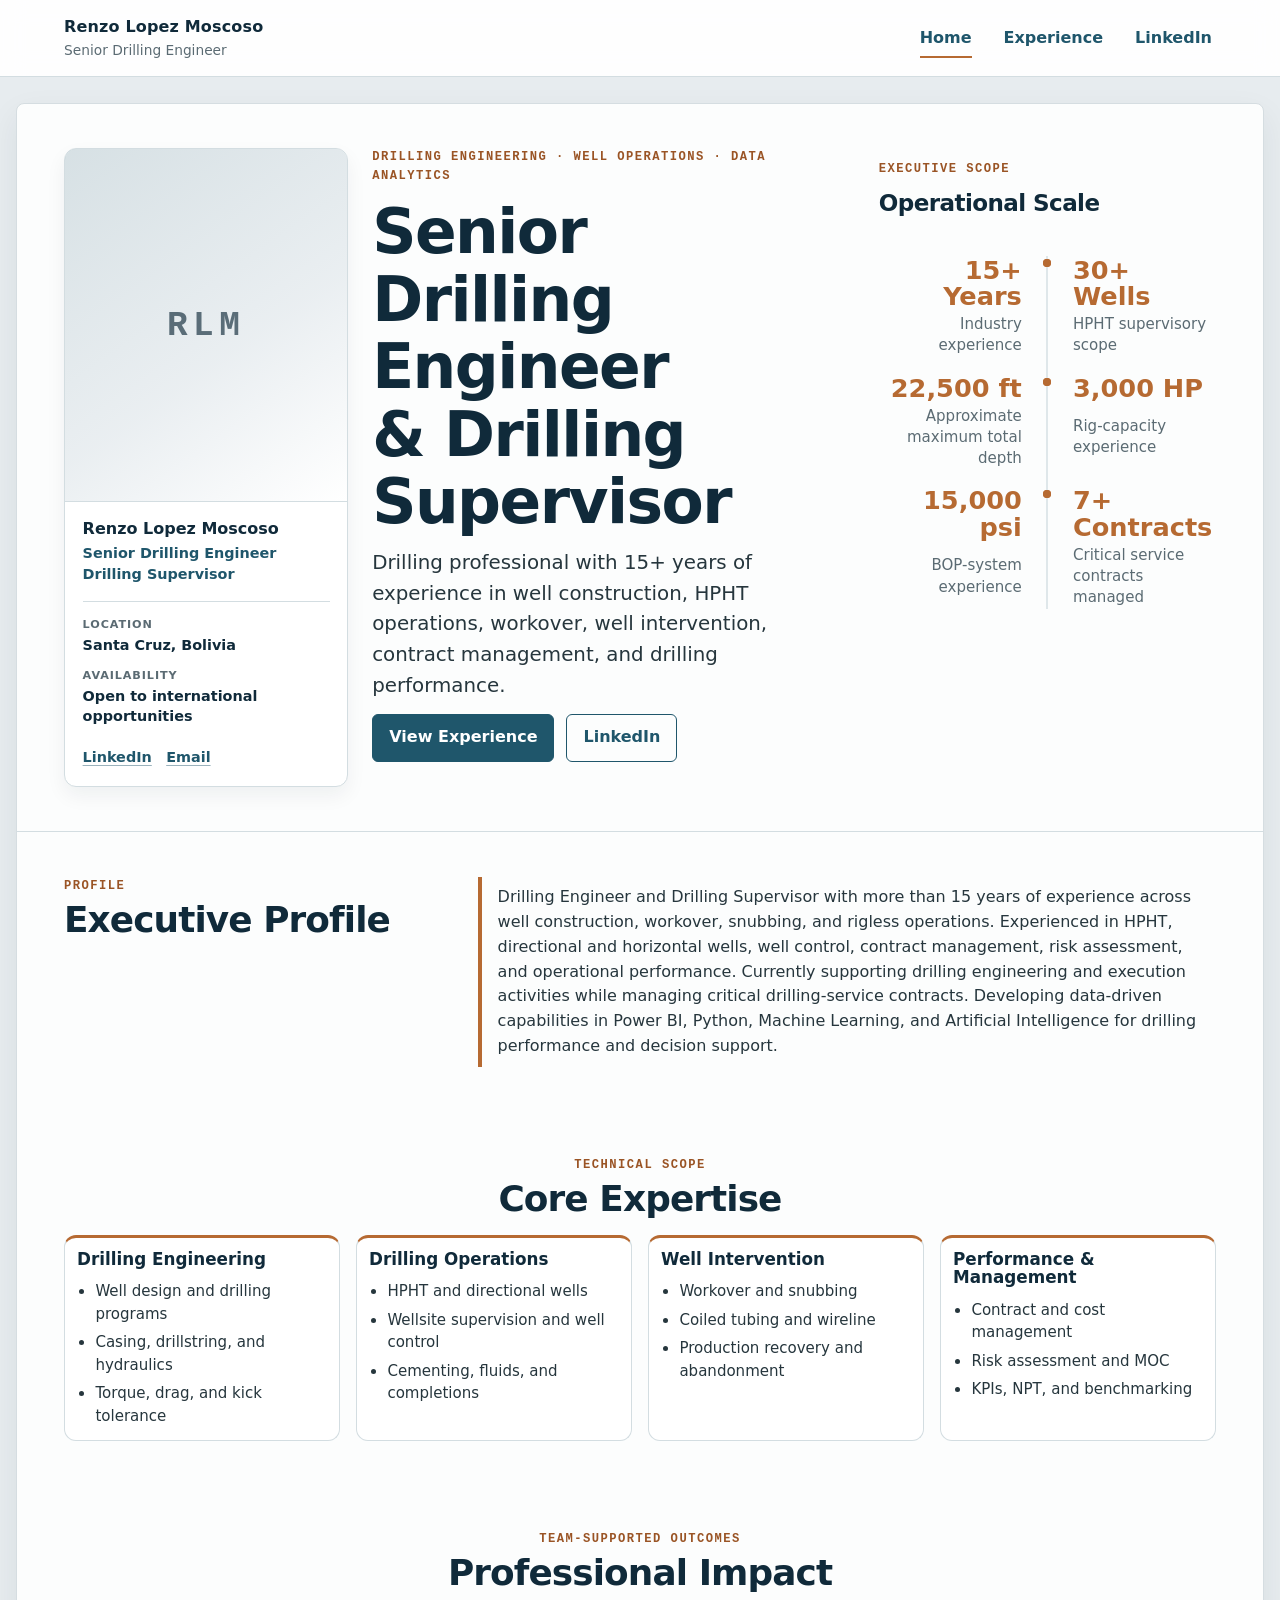
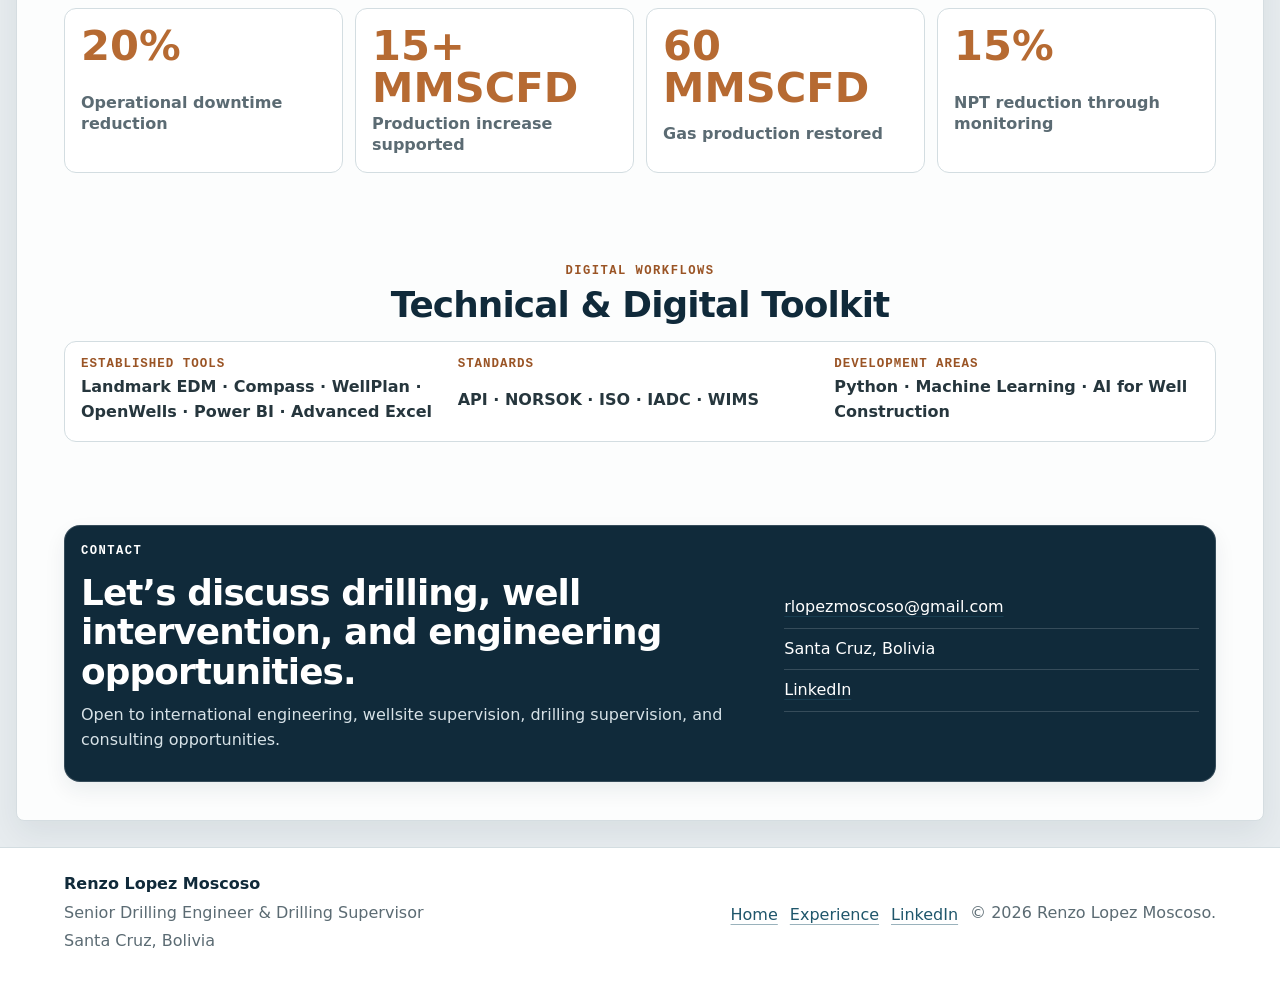
==== commit 8c5086ec: "style: refine home hero balance" ====
--- a/index.html
+++ b/index.html
@@ -37,6 +37,16 @@
   <main id="main-content" class="home-main">
     <section class="hero section" aria-labelledby="home-title">
       <div class="container hero-grid">
+        <div class="hero-copy" data-hero-entrance="copy">
+          <p class="eyebrow">Drilling Engineering · Well Operations · Data Analytics</p>
+          <h1 id="home-title">Senior Drilling Engineer<br>&amp; Drilling Supervisor</h1>
+          <p class="lead">Drilling professional with 15+ years of experience in well construction, HPHT operations, workover, well intervention, contract management, and drilling performance.</p>
+          <div class="action-row">
+            <a class="button" href="experience.html">View Experience</a>
+            <a class="button button-quiet" href="https://www.linkedin.com/in/renzo-lopez-426abb29/" target="_blank" rel="noopener noreferrer">LinkedIn</a>
+          </div>
+        </div>
+
         <aside class="profile-card" aria-label="Professional profile" data-hero-entrance="profile">
           <div class="profile-photo-placeholder" aria-hidden="true">
             <span class="profile-photo-monogram">RLM</span>
@@ -62,16 +72,6 @@
             </div>
           </div>
         </aside>
-
-        <div class="hero-copy" data-hero-entrance="copy">
-          <p class="eyebrow">Drilling Engineering · Well Operations · Data Analytics</p>
-          <h1 id="home-title">Senior Drilling Engineer<br>&amp; Drilling Supervisor</h1>
-          <p class="lead">Drilling professional with 15+ years of experience in well construction, HPHT operations, workover, well intervention, contract management, and drilling performance.</p>
-          <div class="action-row">
-            <a class="button" href="experience.html">View Experience</a>
-            <a class="button button-quiet" href="https://www.linkedin.com/in/renzo-lopez-426abb29/" target="_blank" rel="noopener noreferrer">LinkedIn</a>
-          </div>
-        </div>
 
         <aside class="executive-metrics" aria-label="Executive metrics">
           <div class="metrics-heading" data-hero-entrance="metrics-heading">
--- a/css/styles.css
+++ b/css/styles.css
@@ -162,22 +162,22 @@
 .eyebrow, .panel-kicker { color: var(--color-copper-text); font-family: var(--font-mono); font-size: 0.76rem; font-weight: 800; letter-spacing: 0.12em; text-transform: uppercase; }
 .lead { max-width: 47rem; color: var(--color-text); font-size: clamp(1.05rem, 1.8vw, 1.24rem); }
 .hero { overflow: hidden; padding-block: clamp(3.25rem, 5vw, 4.75rem); background: linear-gradient(180deg, #fff 0%, var(--color-bg) 100%); }
-.hero-grid { display: grid; grid-template-areas: "copy" "profile" "metrics"; gap: var(--space-6); align-items: center; }
+.hero-grid { display: grid; grid-template-areas: "copy" "profile" "metrics"; row-gap: var(--space-6); column-gap: var(--space-5); align-items: start; }
 .hero-copy { grid-area: copy; }
-.profile-card { grid-area: profile; overflow: hidden; border: 1px solid var(--color-border); border-radius: var(--radius-md); background: #fff; box-shadow: 0 0.55rem 1.25rem rgba(16, 42, 58, 0.06); }
+.profile-card { grid-area: profile; overflow: hidden; border: 1px solid var(--color-border); border-radius: var(--radius-md); background: #fff; box-shadow: 0 0.55rem 1.25rem rgba(16, 42, 58, 0.06); font-family: var(--font-body); }
 .profile-photo-placeholder, .profile-photo { display: block; width: 100%; aspect-ratio: 4 / 5; border-bottom: 1px solid var(--color-border); background: linear-gradient(145deg, rgba(31, 86, 107, 0.18) 0%, rgba(232, 237, 240, 0.92) 58%, rgba(255, 255, 255, 0.96) 100%); }
 .profile-photo-placeholder { display: grid; place-items: center; }
-.profile-photo { height: auto; object-fit: cover; object-position: center; }
+.profile-photo { object-fit: cover; object-position: center; }
 .profile-photo-monogram { color: rgba(16, 42, 58, 0.66); font-family: var(--font-mono); font-size: clamp(1.55rem, 4vw, 2.15rem); font-weight: 900; letter-spacing: 0.16em; }
-.profile-card-body { display: grid; gap: var(--space-3); padding: var(--space-4); }
-.profile-card-name { margin: 0; color: var(--color-navy); font-size: 1.05rem; font-weight: 900; line-height: 1.2; }
-.profile-card-role { margin: var(--space-1) 0 0; color: var(--color-petroleum); font-weight: 800; line-height: 1.35; }
-.profile-card-details { display: grid; gap: var(--space-2); margin: 0; padding-top: var(--space-3); border-top: 1px solid var(--color-border); }
+.profile-card-body { display: grid; gap: 1rem; padding: 1.05rem 1.1rem; }
+.profile-card-name { margin: 0; color: var(--color-navy); font-family: var(--font-body); font-size: 1rem; font-weight: 800; line-height: 1.25; }
+.profile-card-role { margin: var(--space-1) 0 0; color: var(--color-petroleum); font-family: var(--font-body); font-size: 0.9rem; font-weight: 700; line-height: 1.45; }
+.profile-card-details { display: grid; gap: 0.75rem; margin: 0; padding-top: 0.9rem; border-top: 1px solid var(--color-border); font-family: var(--font-body); }
 .profile-card-details div { display: grid; gap: 0.1rem; }
-.profile-card-details dt { color: var(--color-muted); font-family: var(--font-mono); font-size: 0.72rem; font-weight: 800; letter-spacing: 0.08em; text-transform: uppercase; }
-.profile-card-details dd { margin: 0; color: var(--color-navy); font-weight: 800; line-height: 1.35; }
-.profile-card-links { display: flex; flex-wrap: wrap; gap: var(--space-2); padding-top: var(--space-1); }
-.profile-card-links a { font-weight: 800; }
+.profile-card-details dt { color: var(--color-muted); font-family: var(--font-body); font-size: 0.7rem; font-weight: 800; letter-spacing: 0.08em; text-transform: uppercase; }
+.profile-card-details dd { margin: 0; color: var(--color-navy); font-family: var(--font-body); font-size: 0.9rem; font-weight: 700; line-height: 1.4; }
+.profile-card-links { display: flex; flex-wrap: wrap; gap: 0.9rem; padding-top: var(--space-1); font-family: var(--font-body); }
+.profile-card-links a { font-size: 0.9rem; font-weight: 700; }
 .hero-facts { display: grid; gap: var(--space-3); margin: var(--space-4) 0 0; }
 .hero-facts div { padding-left: var(--space-3); border-left: 3px solid var(--color-copper); }
 .hero-facts dt { color: var(--color-muted); font-family: var(--font-mono); font-size: 0.74rem; font-weight: 800; letter-spacing: 0.08em; text-transform: uppercase; }
@@ -189,8 +189,8 @@
 .metrics-list, .summary-stats { display: grid; gap: 0; margin: 0; }
 .metrics-list div { margin-top: 0; display: grid; gap: var(--space-1); padding: var(--space-3) 0; border-bottom: 1px solid var(--color-border); }
 .metrics-list div:last-child { border-bottom: 0; }
-.metrics-list dt { color: var(--color-copper); font-size: clamp(1.25rem, 3vw, 1.72rem); font-weight: 900; line-height: 1; }
-.metrics-list dd { margin: 0; color: var(--color-muted); font-size: 0.94rem; }
+.metrics-list dt { color: var(--color-copper); font-size: clamp(1.35rem, 2vw, 1.75rem); font-weight: 900; line-height: 1.05; }
+.metrics-list dd { max-width: 12rem; margin: 0; color: var(--color-muted); font-size: 0.94rem; line-height: 1.4; }
 .content-grid, .two-column-grid, .card-grid, .metric-grid { display: grid; gap: var(--space-5); }
 .profile-copy { max-width: 46rem; padding: var(--space-4) var(--space-5); border-left: 4px solid var(--color-copper); background: rgba(255, 255, 255, 0.62); }
 .profile-copy p { margin-bottom: var(--space-3); }
@@ -358,8 +358,8 @@
 @media (min-width: 40rem) { .hero-facts { grid-template-columns: repeat(2, minmax(0, 1fr)); } .expertise-grid, .impact-grid { grid-template-columns: repeat(2, minmax(0, 1fr)); } .summary-stats { grid-template-columns: repeat(2, minmax(0, 1fr)); column-gap: var(--space-4); } .summary-stats div:last-child { grid-column: 1 / -1; border-bottom: 0; } }
 @media (min-width: 48rem) { .nav-toggle { display: none; } .primary-nav { position: static; display: block; padding: 0; border: 0; border-radius: 0; background: transparent; box-shadow: none; } .nav-list { flex-direction: row; align-items: center; gap: var(--space-5); } .footer-links { flex-direction: row; align-items: center; } .hero-grid { grid-template-areas: "profile copy" "metrics metrics"; grid-template-columns: minmax(14rem, 0.8fr) minmax(0, 1.2fr); align-items: start; } .two-column-grid { grid-template-columns: repeat(2, minmax(0, 1fr)); } .footer-layout { grid-template-columns: 1fr auto; align-items: center; } .copyright { grid-column: 1 / -1; } }
 @media (min-width: 56rem) { .content-grid { grid-template-columns: minmax(12rem, 0.7fr) minmax(0, 1.3fr); } .contact-card { grid-template-columns: minmax(0, 1.25fr) minmax(16rem, 0.75fr); align-items: center; } }
-@media (min-width: 64rem) { .hero-grid { grid-template-areas: "profile copy metrics"; grid-template-columns: minmax(15rem, 0.74fr) minmax(20rem, 1.12fr) minmax(20rem, 1fr); } .metrics-list { grid-template-columns: repeat(2, minmax(0, 1fr)); } .metrics-list div { padding: var(--space-3); } .metrics-list div:nth-child(odd) { border-right: 1px solid var(--color-border); } .metrics-list div:nth-last-child(-n+2) { border-bottom: 0; } .role-columns { grid-template-columns: repeat(2, minmax(0, 1fr)); } .compact-role-grid { grid-template-columns: repeat(2, minmax(0, 1fr)); } .credential-grid { grid-template-columns: repeat(3, minmax(0, 1fr)); } .credential-card-wide { grid-column: 1 / -1; } .timeline { position: relative; padding-left: calc(var(--timeline-rail-x) + var(--space-6)); } .timeline::before { content: ""; position: absolute; left: var(--timeline-rail-x); top: 0.35rem; bottom: 0.35rem; width: 1px; background: var(--color-border); } .role-card::after { content: ""; position: absolute; left: calc(-2rem - 0.425rem - var(--timeline-marker-border)); top: 1.45rem; width: var(--timeline-marker-size); height: var(--timeline-marker-size); border: var(--timeline-marker-border) solid var(--color-surface-muted); border-radius: 50%; background: var(--color-petroleum); } .current-role::after { background: var(--color-copper); } .footer-layout { grid-template-columns: 1fr auto auto; } .copyright { grid-column: auto; } }
-@media (min-width: 72rem) { .expertise-grid, .impact-grid { grid-template-columns: repeat(4, minmax(0, 1fr)); } .toolkit-groups { grid-template-columns: repeat(3, minmax(0, 1fr)); } }
+@media (min-width: 64rem) { .metrics-list { grid-template-columns: repeat(2, minmax(0, 1fr)); } .metrics-list div { padding: var(--space-3); } .metrics-list div:nth-child(odd) { border-right: 1px solid var(--color-border); } .metrics-list div:nth-last-child(-n+2) { border-bottom: 0; } .role-columns { grid-template-columns: repeat(2, minmax(0, 1fr)); } .compact-role-grid { grid-template-columns: repeat(2, minmax(0, 1fr)); } .credential-grid { grid-template-columns: repeat(3, minmax(0, 1fr)); } .credential-card-wide { grid-column: 1 / -1; } .timeline { position: relative; padding-left: calc(var(--timeline-rail-x) + var(--space-6)); } .timeline::before { content: ""; position: absolute; left: var(--timeline-rail-x); top: 0.35rem; bottom: 0.35rem; width: 1px; background: var(--color-border); } .role-card::after { content: ""; position: absolute; left: calc(-2rem - 0.425rem - var(--timeline-marker-border)); top: 1.45rem; width: var(--timeline-marker-size); height: var(--timeline-marker-size); border: var(--timeline-marker-border) solid var(--color-surface-muted); border-radius: 50%; background: var(--color-petroleum); } .current-role::after { background: var(--color-copper); } .footer-layout { grid-template-columns: 1fr auto auto; } .copyright { grid-column: auto; } }
+@media (min-width: 72rem) { .hero-grid { grid-template-areas: "profile copy metrics"; grid-template-columns: minmax(15rem, 0.78fr) minmax(23rem, 1.3fr) minmax(21rem, 0.95fr); column-gap: clamp(1.5rem, 2.4vw, 2.75rem); row-gap: var(--space-6); align-items: start; } .hero-grid .executive-metrics { margin-left: clamp(0.25rem, 0.7vw, 0.75rem); } .expertise-grid, .impact-grid { grid-template-columns: repeat(4, minmax(0, 1fr)); } .toolkit-groups { grid-template-columns: repeat(3, minmax(0, 1fr)); } }
 
 /* Home hero operational scale timeline */
 .home-main .executive-metrics {
@@ -370,9 +370,13 @@
   box-shadow: none;
 }
 .home-main .metrics-heading {
-  max-width: 20rem;
+  width: 100%;
+  max-width: none;
+  margin-left: 0;
+  padding-left: 0;
   padding-bottom: var(--space-3);
   border-bottom: 0;
+  text-align: left;
 }
 .home-main .metrics-list {
   position: relative;
@@ -443,7 +447,7 @@
 @media (min-width: 64rem) {
   .home-main .metrics-list {
     grid-template-columns: minmax(0, 1fr) minmax(0, 1fr);
-    gap: var(--space-4) 0;
+    gap: 1.15rem 0;
     padding: var(--space-2) 0;
   }
   .home-main .metrics-list::before {
@@ -457,13 +461,19 @@
   }
   .home-main .metrics-list div:nth-child(odd) {
     grid-column: 1;
-    padding-right: var(--space-5);
+    padding-right: clamp(1.35rem, 2vw, 1.6rem);
     text-align: right;
   }
   .home-main .metrics-list div:nth-child(even) {
     grid-column: 2;
-    padding-left: var(--space-5);
+    padding-left: clamp(1.35rem, 2vw, 1.6rem);
     text-align: left;
+  }
+  .home-main .metrics-list div:nth-child(odd) dd {
+    margin-left: auto;
+  }
+  .home-main .metrics-list div:nth-child(even) dd {
+    margin-right: auto;
   }
   .home-main .metrics-list div:nth-child(odd)::before {
     left: auto;
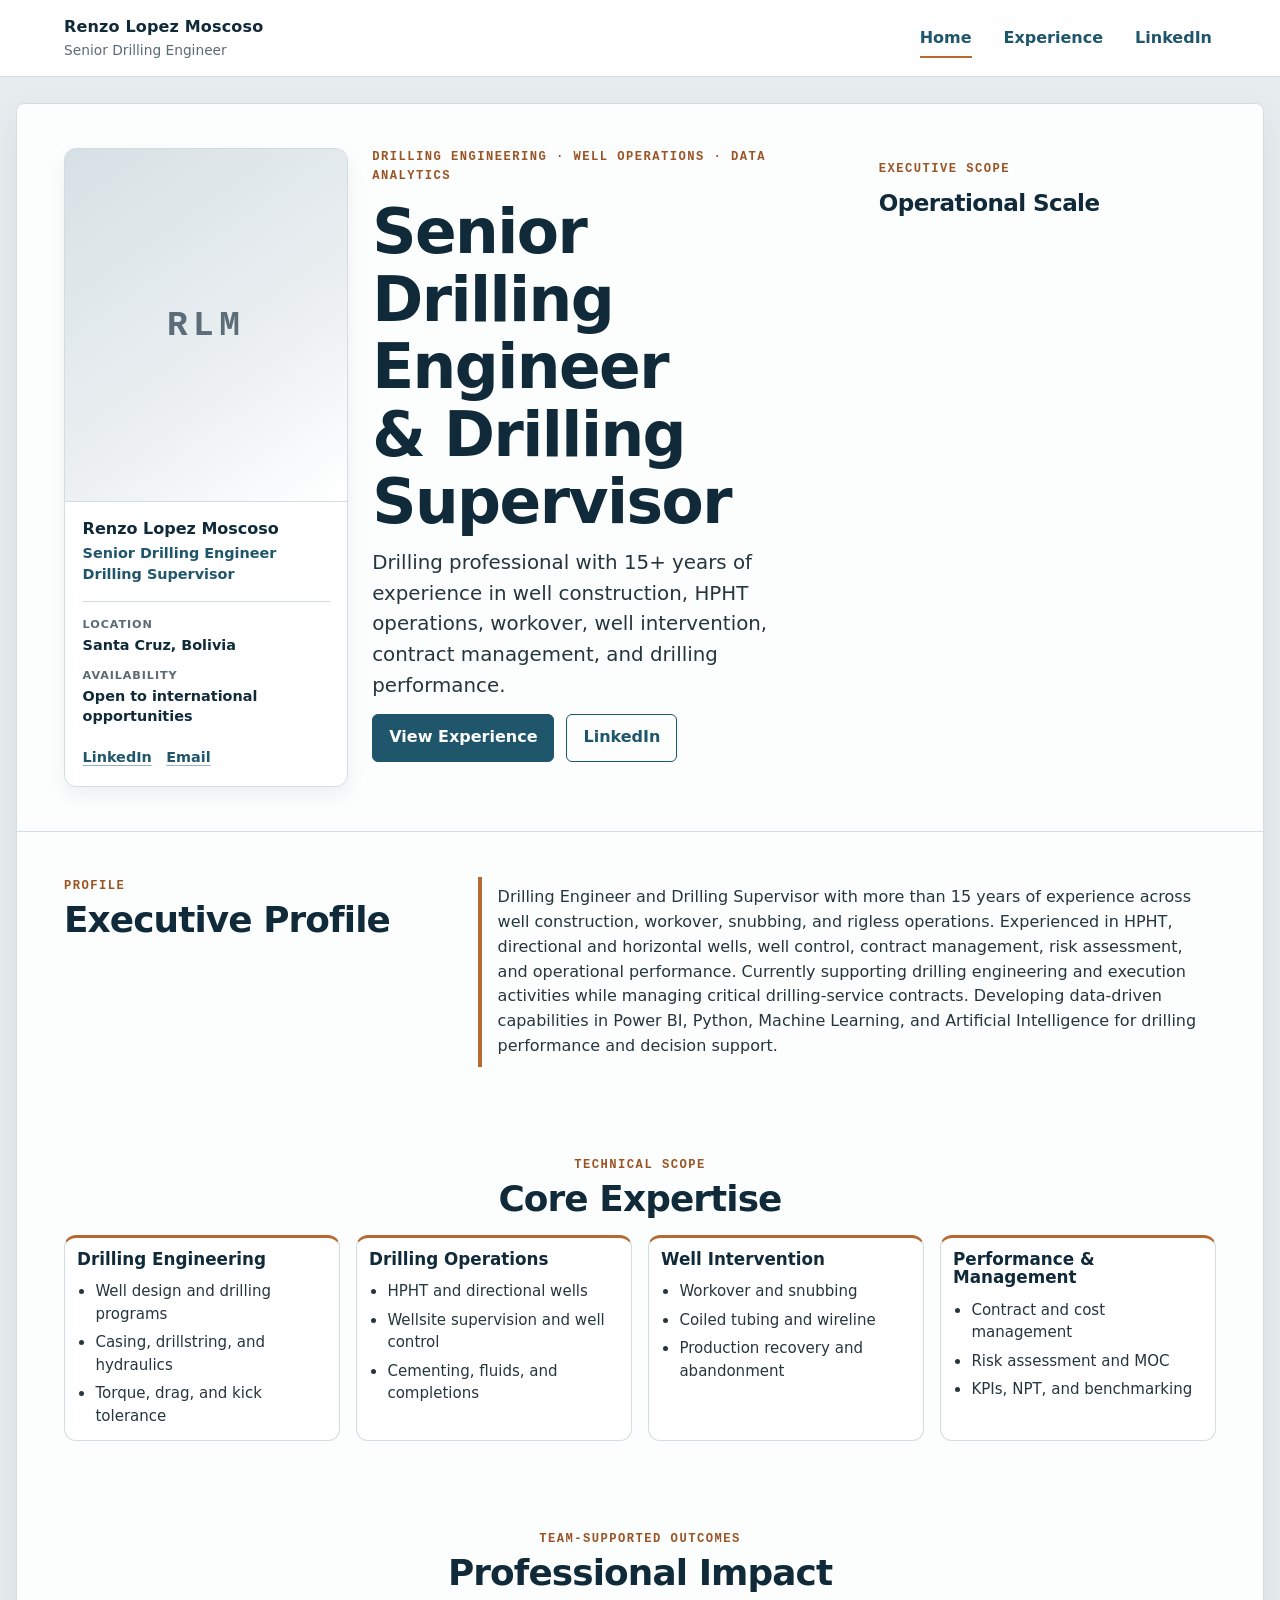
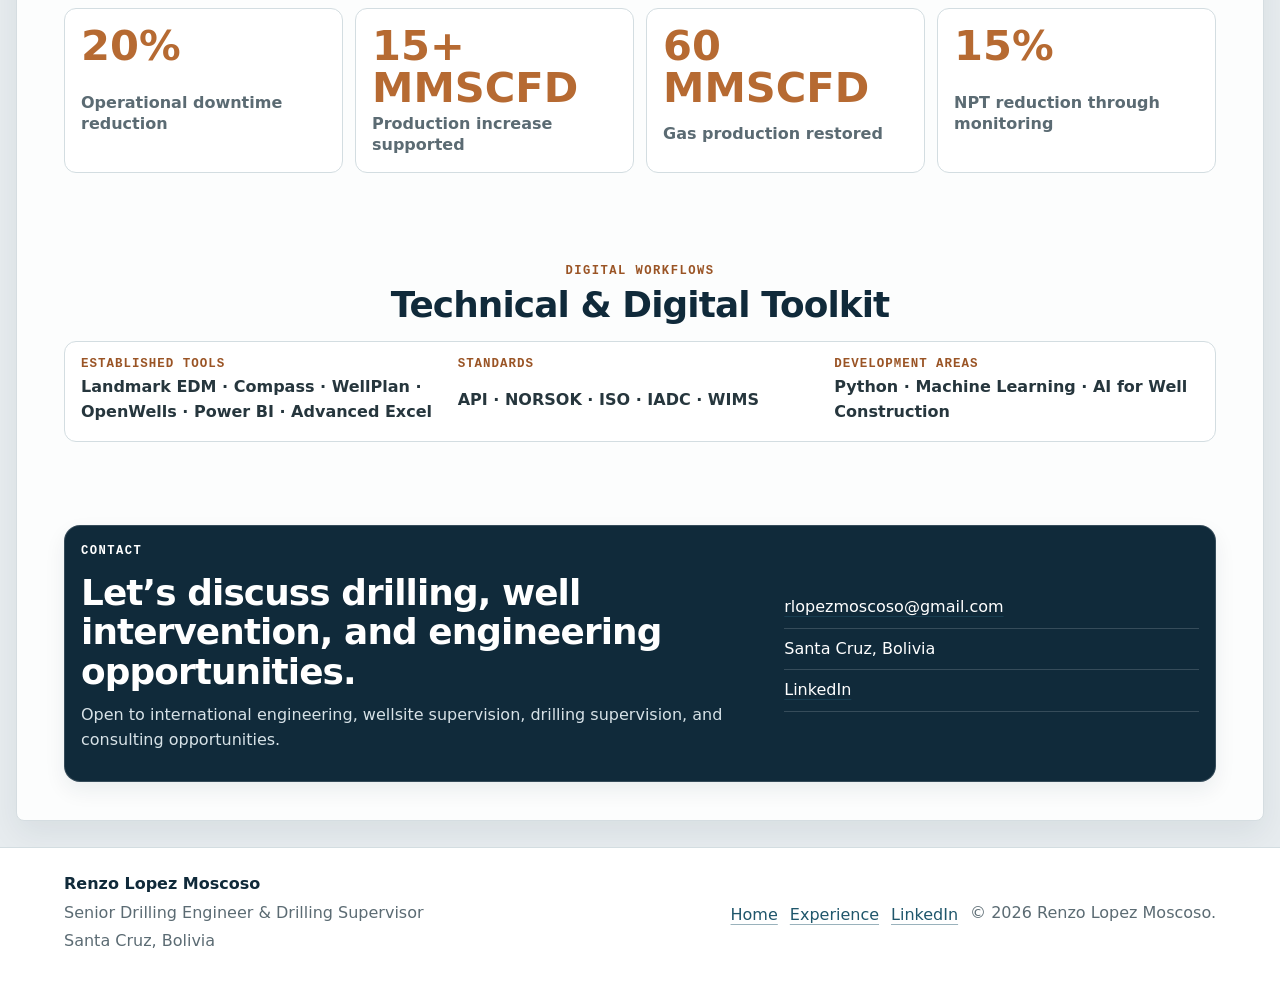
==== commit 94805766: "style: polish sticky header scroll state" ====
--- a/index.html
+++ b/index.html
@@ -31,6 +31,9 @@
           <li><a class="nav-link" href="https://www.linkedin.com/in/renzo-lopez-426abb29/" target="_blank" rel="noopener noreferrer">LinkedIn</a></li>
         </ul>
       </nav>
+    </div>
+    <div class="scroll-progress" aria-hidden="true">
+      <span class="scroll-progress-bar"></span>
     </div>
   </header>
 
--- a/css/styles.css
+++ b/css/styles.css
@@ -135,11 +135,13 @@
 .skip-link { position: absolute; left: var(--space-4); top: var(--space-4); z-index: 20; transform: translateY(-150%); padding: var(--space-2) var(--space-3); border-radius: var(--radius-sm); color: #fff; background: var(--color-navy); }
 .skip-link:focus { transform: translateY(0); }
 .visually-hidden { position: absolute; width: 1px; height: 1px; padding: 0; overflow: hidden; clip: rect(0, 0, 0, 0); white-space: nowrap; border: 0; }
-.site-header { position: sticky; top: 0; z-index: 10; border-bottom: 1px solid var(--color-border); background: rgba(255, 255, 255, 0.94); backdrop-filter: blur(12px); }
+.site-header { position: sticky; top: 0; z-index: 10; border-bottom: 1px solid var(--color-border); background-color: rgba(255, 255, 255, 0.94); backdrop-filter: blur(12px); }
 .header-layout { display: flex; align-items: center; justify-content: space-between; min-height: 4.75rem; gap: var(--space-4); }
 .site-brand { display: grid; text-decoration: none; }
 .brand-name { color: var(--color-navy); font-weight: 800; letter-spacing: 0.01em; }
-.brand-role { color: var(--color-muted); font-size: 0.86rem; }
+.brand-role { max-height: 2rem; overflow: hidden; color: var(--color-muted); font-size: 0.86rem; opacity: 1; transform: translateY(0); transition: opacity 280ms cubic-bezier(0.22, 1, 0.36, 1), max-height 280ms cubic-bezier(0.22, 1, 0.36, 1), transform 280ms cubic-bezier(0.22, 1, 0.36, 1); }
+.scroll-progress { position: absolute; right: 0; bottom: 0; left: 0; height: 2px; overflow: hidden; pointer-events: none; }
+.scroll-progress-bar { display: block; width: 100%; height: 100%; background: var(--color-copper); transform: scaleX(0); transform-origin: left center; will-change: transform; }
 .nav-toggle { display: inline-grid; gap: 0.28rem; padding: var(--space-2); border: 1px solid var(--color-border); border-radius: var(--radius-sm); color: var(--color-navy); background: var(--color-surface); cursor: pointer; }
 .nav-toggle-line { display: block; width: 1.35rem; height: 2px; background: currentColor; }
 .primary-nav { position: absolute; inset: 100% 1rem auto; display: none; padding: var(--space-4); border: 1px solid var(--color-border); border-radius: 0 0 var(--radius-md) var(--radius-md); background: var(--color-surface); box-shadow: var(--shadow-standard); }
@@ -252,14 +254,21 @@
 /* Restrained Home motion */
 .site-header,
 .header-layout {
-  transition: min-height 220ms ease, box-shadow 220ms ease, border-color 220ms ease;
+  transition: min-height 280ms cubic-bezier(0.22, 1, 0.36, 1), background-color 280ms cubic-bezier(0.22, 1, 0.36, 1), backdrop-filter 280ms cubic-bezier(0.22, 1, 0.36, 1), box-shadow 280ms cubic-bezier(0.22, 1, 0.36, 1), border-color 280ms cubic-bezier(0.22, 1, 0.36, 1);
 }
 .site-header.is-scrolled {
-  border-bottom-color: rgba(31, 86, 107, 0.26);
-  box-shadow: 0 0.5rem 1.25rem rgba(16, 42, 58, 0.08);
+  border-bottom-color: rgba(31, 86, 107, 0.3);
+  background-color: rgba(255, 255, 255, 0.98);
+  backdrop-filter: blur(14px);
+  box-shadow: 0 0.45rem 1rem rgba(16, 42, 58, 0.08);
 }
 .site-header.is-scrolled .header-layout {
-  min-height: 4.25rem;
+  min-height: 4rem;
+}
+.site-header.is-scrolled .brand-role {
+  max-height: 0;
+  opacity: 0;
+  transform: translateY(-4px);
 }
 .nav-link::after {
   content: "";
@@ -550,4 +559,4 @@
   .home-main.motion-ready .executive-metrics [data-metric-sequence="right-3"] { --metric-sequence-delay: 2700ms; }
 }
 
-@media (prefers-reduced-motion: reduce) { *, *::before, *::after { scroll-behavior: auto; transition-duration: 0.01ms; animation-duration: 0.01ms; animation-iteration-count: 1; } .home-main [data-hero-entrance], .home-main [data-reveal] { opacity: 1; transform: none; transition: none; } .button:hover, .home-main .expertise-card:hover, .home-main .tool-panel:hover, .home-main .framework-card:hover, .home-main .achievement-list li:hover, .home-main .metrics-list div:hover::before { transform: none; } .home-main .metrics-list::before { transform: none; transition: none; } .home-main .executive-metrics [data-metric-sequence] { opacity: 1; transform: none; transition: none; } .site-header.is-scrolled .header-layout { min-height: 4.75rem; } }
+@media (prefers-reduced-motion: reduce) { *, *::before, *::after { scroll-behavior: auto; transition-duration: 0.01ms; animation-duration: 0.01ms; animation-iteration-count: 1; } .brand-role { transition: none; } .home-main [data-hero-entrance], .home-main [data-reveal] { opacity: 1; transform: none; transition: none; } .button:hover, .home-main .expertise-card:hover, .home-main .tool-panel:hover, .home-main .framework-card:hover, .home-main .achievement-list li:hover, .home-main .metrics-list div:hover::before { transform: none; } .home-main .metrics-list::before { transform: none; transition: none; } .home-main .executive-metrics [data-metric-sequence] { opacity: 1; transform: none; transition: none; } .site-header.is-scrolled .header-layout { min-height: 4rem; } }
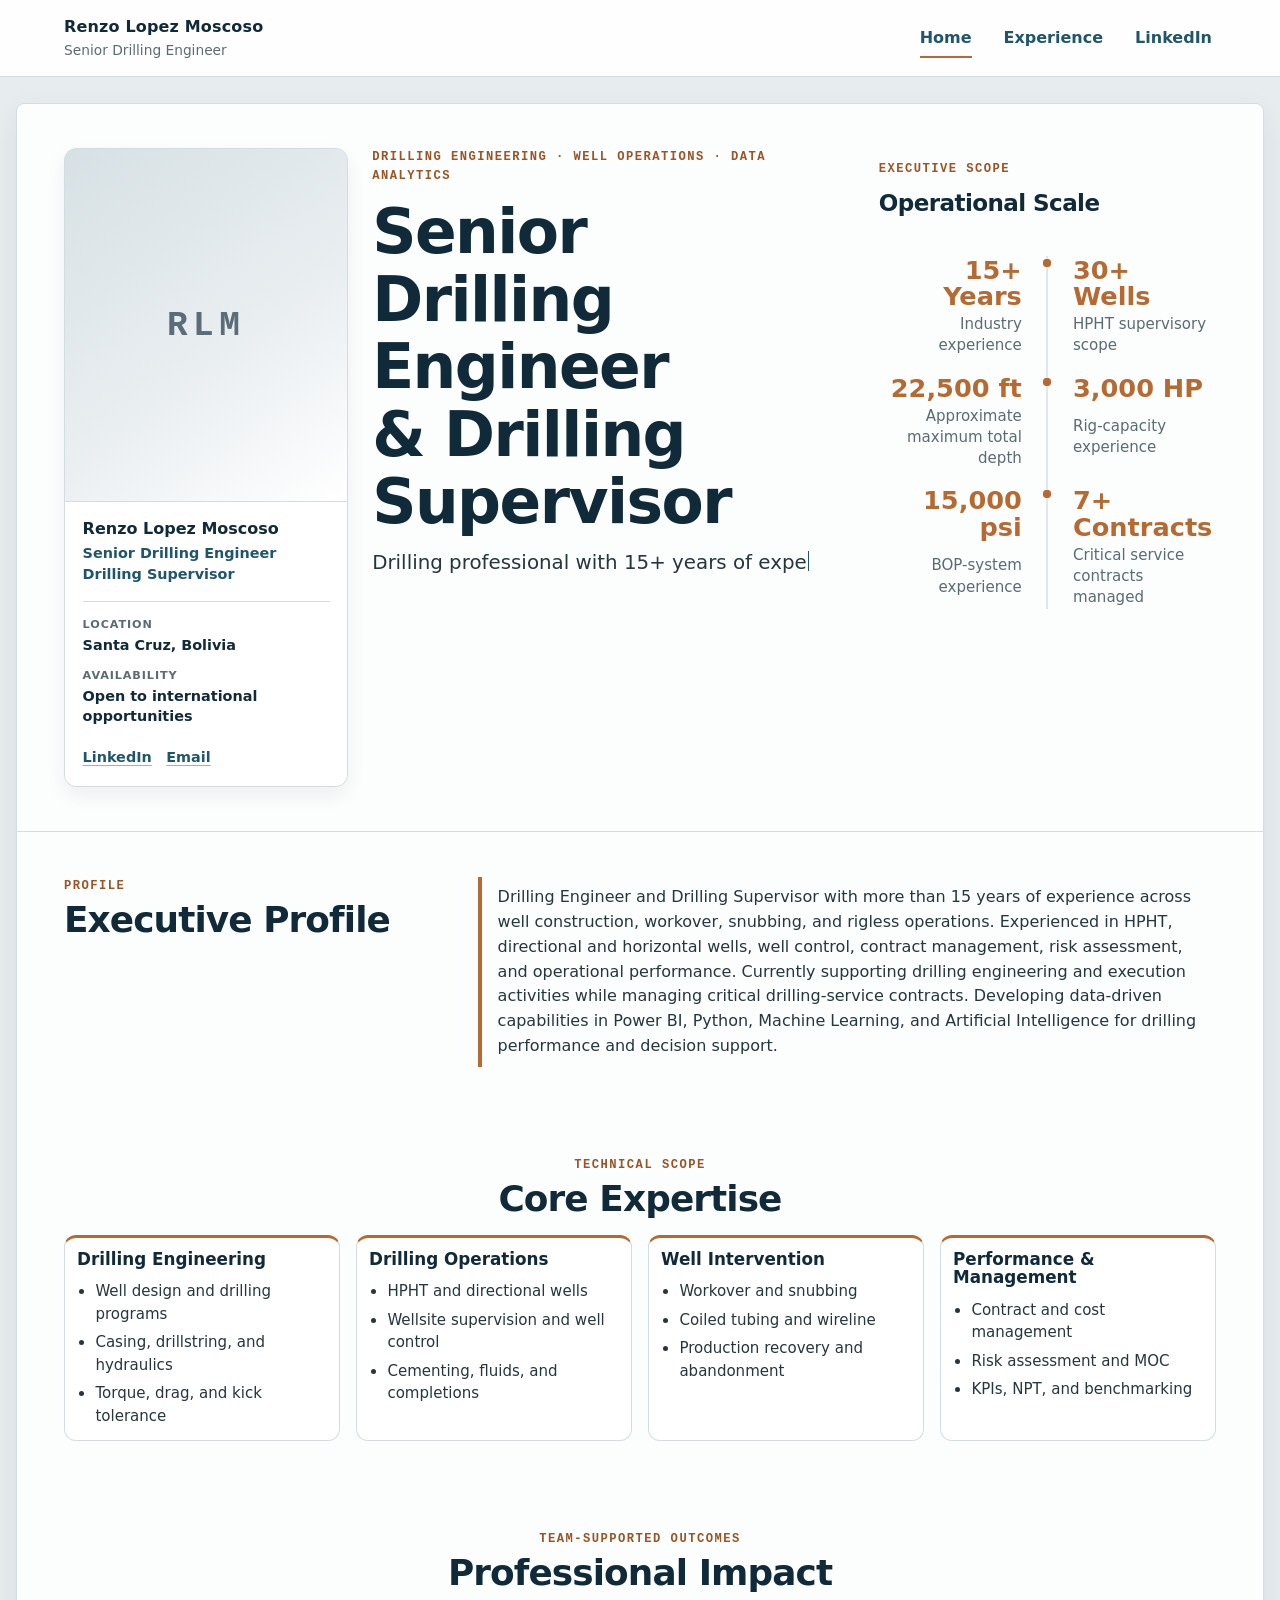
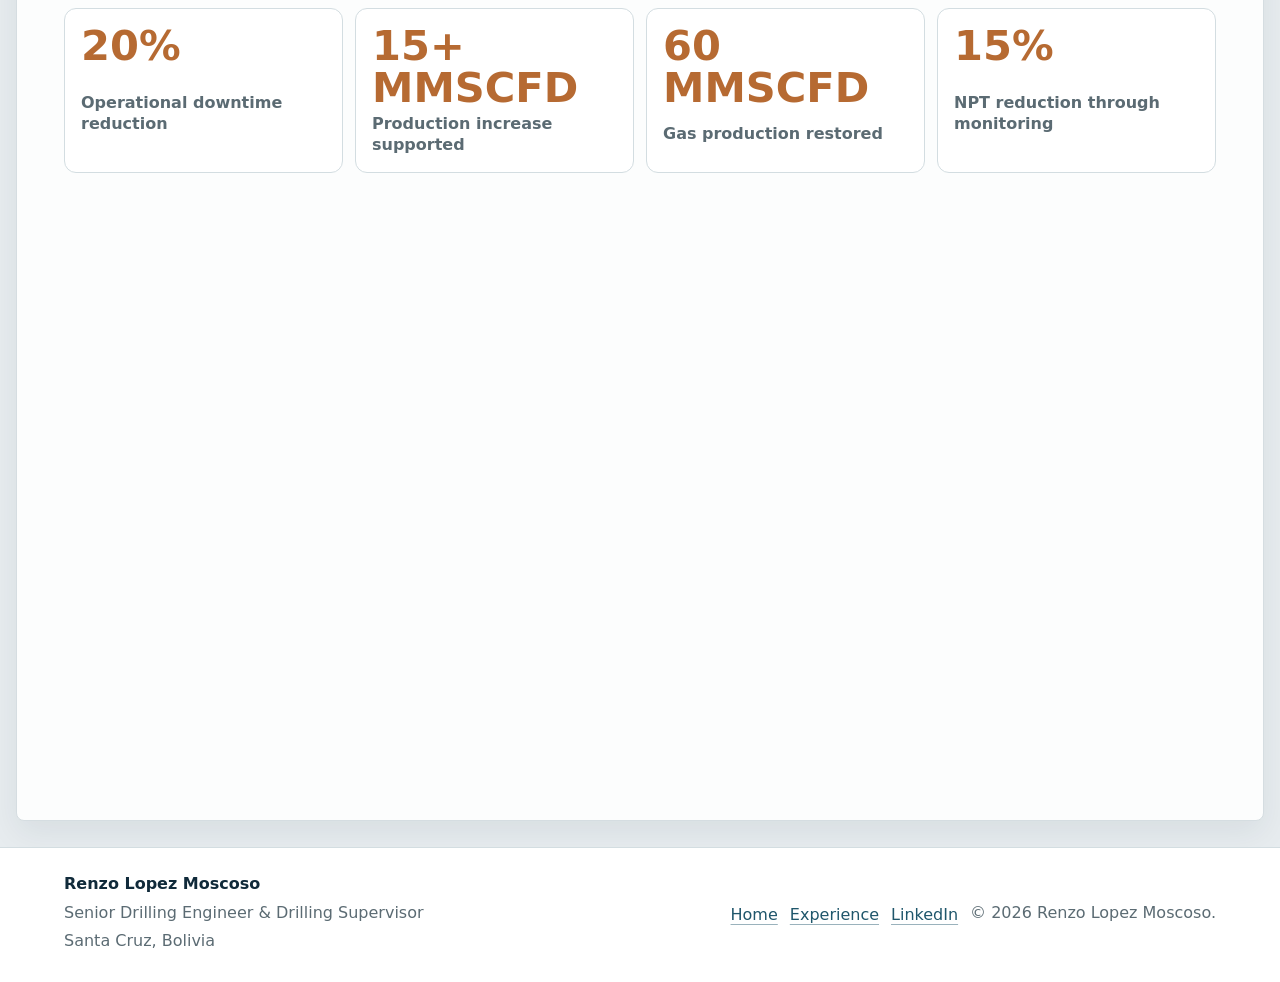
==== commit f625eaa1: "feat: add hero summary typewriter" ====
--- a/index.html
+++ b/index.html
@@ -43,7 +43,11 @@
         <div class="hero-copy" data-hero-entrance="copy">
           <p class="eyebrow">Drilling Engineering · Well Operations · Data Analytics</p>
           <h1 id="home-title">Senior Drilling Engineer<br>&amp; Drilling Supervisor</h1>
-          <p class="lead">Drilling professional with 15+ years of experience in well construction, HPHT operations, workover, well intervention, contract management, and drilling performance.</p>
+          <p class="lead hero-typewriter" data-typewriter>
+            <span class="visually-hidden">Drilling professional with 15+ years of experience in well construction, HPHT operations, workover, well intervention, contract management, and drilling performance.</span>
+            <span class="hero-typewriter-measure" aria-hidden="true">Drilling professional with 15+ years of experience in well construction, HPHT operations, workover, well intervention, contract management, and drilling performance.</span>
+            <span class="hero-typewriter-visible" aria-hidden="true"><span class="hero-typewriter-text"></span><span class="hero-typewriter-cursor"></span></span>
+          </p>
           <div class="action-row">
             <a class="button" href="experience.html">View Experience</a>
             <a class="button button-quiet" href="https://www.linkedin.com/in/renzo-lopez-426abb29/" target="_blank" rel="noopener noreferrer">LinkedIn</a>
--- a/css/styles.css
+++ b/css/styles.css
@@ -135,13 +135,13 @@
 .skip-link { position: absolute; left: var(--space-4); top: var(--space-4); z-index: 20; transform: translateY(-150%); padding: var(--space-2) var(--space-3); border-radius: var(--radius-sm); color: #fff; background: var(--color-navy); }
 .skip-link:focus { transform: translateY(0); }
 .visually-hidden { position: absolute; width: 1px; height: 1px; padding: 0; overflow: hidden; clip: rect(0, 0, 0, 0); white-space: nowrap; border: 0; }
-.site-header { position: sticky; top: 0; z-index: 10; border-bottom: 1px solid var(--color-border); background-color: rgba(255, 255, 255, 0.94); backdrop-filter: blur(12px); }
+.site-header { position: sticky; top: 0; z-index: 10; border-bottom: 1px solid var(--color-border); background-color: rgba(255, 255, 255, 0.94); -webkit-backdrop-filter: blur(12px); backdrop-filter: blur(12px); }
 .header-layout { display: flex; align-items: center; justify-content: space-between; min-height: 4.75rem; gap: var(--space-4); }
 .site-brand { display: grid; text-decoration: none; }
 .brand-name { color: var(--color-navy); font-weight: 800; letter-spacing: 0.01em; }
 .brand-role { max-height: 2rem; overflow: hidden; color: var(--color-muted); font-size: 0.86rem; opacity: 1; transform: translateY(0); transition: opacity 280ms cubic-bezier(0.22, 1, 0.36, 1), max-height 280ms cubic-bezier(0.22, 1, 0.36, 1), transform 280ms cubic-bezier(0.22, 1, 0.36, 1); }
 .scroll-progress { position: absolute; right: 0; bottom: 0; left: 0; height: 2px; overflow: hidden; pointer-events: none; }
-.scroll-progress-bar { display: block; width: 100%; height: 100%; background: var(--color-copper); transform: scaleX(0); transform-origin: left center; will-change: transform; }
+.scroll-progress-bar { display: block; width: 100%; height: 100%; background: var(--color-copper); backface-visibility: hidden; transform: scaleX(0); transform-origin: left center; will-change: transform; }
 .nav-toggle { display: inline-grid; gap: 0.28rem; padding: var(--space-2); border: 1px solid var(--color-border); border-radius: var(--radius-sm); color: var(--color-navy); background: var(--color-surface); cursor: pointer; }
 .nav-toggle-line { display: block; width: 1.35rem; height: 2px; background: currentColor; }
 .primary-nav { position: absolute; inset: 100% 1rem auto; display: none; padding: var(--space-4); border: 1px solid var(--color-border); border-radius: 0 0 var(--radius-md) var(--radius-md); background: var(--color-surface); box-shadow: var(--shadow-standard); }
@@ -180,6 +180,63 @@
 .profile-card-details dd { margin: 0; color: var(--color-navy); font-family: var(--font-body); font-size: 0.9rem; font-weight: 700; line-height: 1.4; }
 .profile-card-links { display: flex; flex-wrap: wrap; gap: 0.9rem; padding-top: var(--space-1); font-family: var(--font-body); }
 .profile-card-links a { font-size: 0.9rem; font-weight: 700; }
+
+.home-main .hero-typewriter {
+  position: relative;
+}
+.home-main .hero-typewriter-measure {
+  display: block;
+}
+.home-main .hero-typewriter-visible {
+  display: none;
+}
+.home-main .hero-typewriter.typewriter-ready .hero-typewriter-measure {
+  color: transparent;
+  user-select: none;
+}
+.home-main .hero-typewriter.typewriter-ready .hero-typewriter-visible {
+  position: absolute;
+  inset: 0 auto auto 0;
+  display: block;
+  width: 100%;
+  color: inherit;
+}
+.home-main .hero-typewriter.typing-active .hero-typewriter-cursor,
+.home-main .hero-typewriter.typing-complete .hero-typewriter-cursor {
+  display: inline-block;
+  width: 1px;
+  height: 1em;
+  margin-left: 0.08em;
+  vertical-align: -0.12em;
+  background: var(--color-petroleum);
+}
+.home-main .hero-typewriter.typing-active .hero-typewriter-cursor {
+  animation: hero-caret-blink 780ms steps(1, end) infinite;
+}
+.home-main .hero-typewriter.typing-complete .hero-typewriter-cursor {
+  opacity: 0;
+  transition: opacity 220ms ease;
+}
+.home-main .hero-typewriter.is-cursor-hidden .hero-typewriter-cursor {
+  display: none;
+}
+.home-main .action-row.is-typewriter-pending .button {
+  opacity: 0;
+  transform: translateY(8px);
+}
+.home-main .action-row.is-typewriter-visible .button {
+  opacity: 1;
+  transform: translateY(0);
+  transition: opacity 480ms cubic-bezier(0.22, 1, 0.36, 1), transform 480ms cubic-bezier(0.22, 1, 0.36, 1);
+}
+.home-main .action-row.is-typewriter-visible .button:nth-child(2) {
+  transition-delay: 80ms;
+}
+@keyframes hero-caret-blink {
+  0%, 45% { opacity: 1; }
+  55%, 100% { opacity: 0; }
+}
+
 .hero-facts { display: grid; gap: var(--space-3); margin: var(--space-4) 0 0; }
 .hero-facts div { padding-left: var(--space-3); border-left: 3px solid var(--color-copper); }
 .hero-facts dt { color: var(--color-muted); font-family: var(--font-mono); font-size: 0.74rem; font-weight: 800; letter-spacing: 0.08em; text-transform: uppercase; }
@@ -252,13 +309,16 @@
 
 
 /* Restrained Home motion */
-.site-header,
+.site-header {
+  transition: background-color 280ms cubic-bezier(0.22, 1, 0.36, 1), backdrop-filter 280ms cubic-bezier(0.22, 1, 0.36, 1), box-shadow 280ms cubic-bezier(0.22, 1, 0.36, 1), border-color 280ms cubic-bezier(0.22, 1, 0.36, 1);
+}
 .header-layout {
-  transition: min-height 280ms cubic-bezier(0.22, 1, 0.36, 1), background-color 280ms cubic-bezier(0.22, 1, 0.36, 1), backdrop-filter 280ms cubic-bezier(0.22, 1, 0.36, 1), box-shadow 280ms cubic-bezier(0.22, 1, 0.36, 1), border-color 280ms cubic-bezier(0.22, 1, 0.36, 1);
+  transition: min-height 280ms cubic-bezier(0.22, 1, 0.36, 1);
 }
 .site-header.is-scrolled {
   border-bottom-color: rgba(31, 86, 107, 0.3);
   background-color: rgba(255, 255, 255, 0.98);
+  -webkit-backdrop-filter: blur(14px);
   backdrop-filter: blur(14px);
   box-shadow: 0 0.45rem 1rem rgba(16, 42, 58, 0.08);
 }
@@ -559,4 +619,4 @@
   .home-main.motion-ready .executive-metrics [data-metric-sequence="right-3"] { --metric-sequence-delay: 2700ms; }
 }
 
-@media (prefers-reduced-motion: reduce) { *, *::before, *::after { scroll-behavior: auto; transition-duration: 0.01ms; animation-duration: 0.01ms; animation-iteration-count: 1; } .brand-role { transition: none; } .home-main [data-hero-entrance], .home-main [data-reveal] { opacity: 1; transform: none; transition: none; } .button:hover, .home-main .expertise-card:hover, .home-main .tool-panel:hover, .home-main .framework-card:hover, .home-main .achievement-list li:hover, .home-main .metrics-list div:hover::before { transform: none; } .home-main .metrics-list::before { transform: none; transition: none; } .home-main .executive-metrics [data-metric-sequence] { opacity: 1; transform: none; transition: none; } .site-header.is-scrolled .header-layout { min-height: 4rem; } }
+@media (prefers-reduced-motion: reduce) { *, *::before, *::after { scroll-behavior: auto; transition-duration: 0.01ms; animation-duration: 0.01ms; animation-iteration-count: 1; } .brand-role { transition: none; } .home-main .hero-typewriter-cursor { display: none; animation: none; } .home-main .action-row.is-typewriter-pending .button { opacity: 1; transform: none; } .home-main [data-hero-entrance], .home-main [data-reveal] { opacity: 1; transform: none; transition: none; } .button:hover, .home-main .expertise-card:hover, .home-main .tool-panel:hover, .home-main .framework-card:hover, .home-main .achievement-list li:hover, .home-main .metrics-list div:hover::before { transform: none; } .home-main .metrics-list::before { transform: none; transition: none; } .home-main .executive-metrics [data-metric-sequence] { opacity: 1; transform: none; transition: none; } .site-header.is-scrolled .header-layout { min-height: 4rem; } }
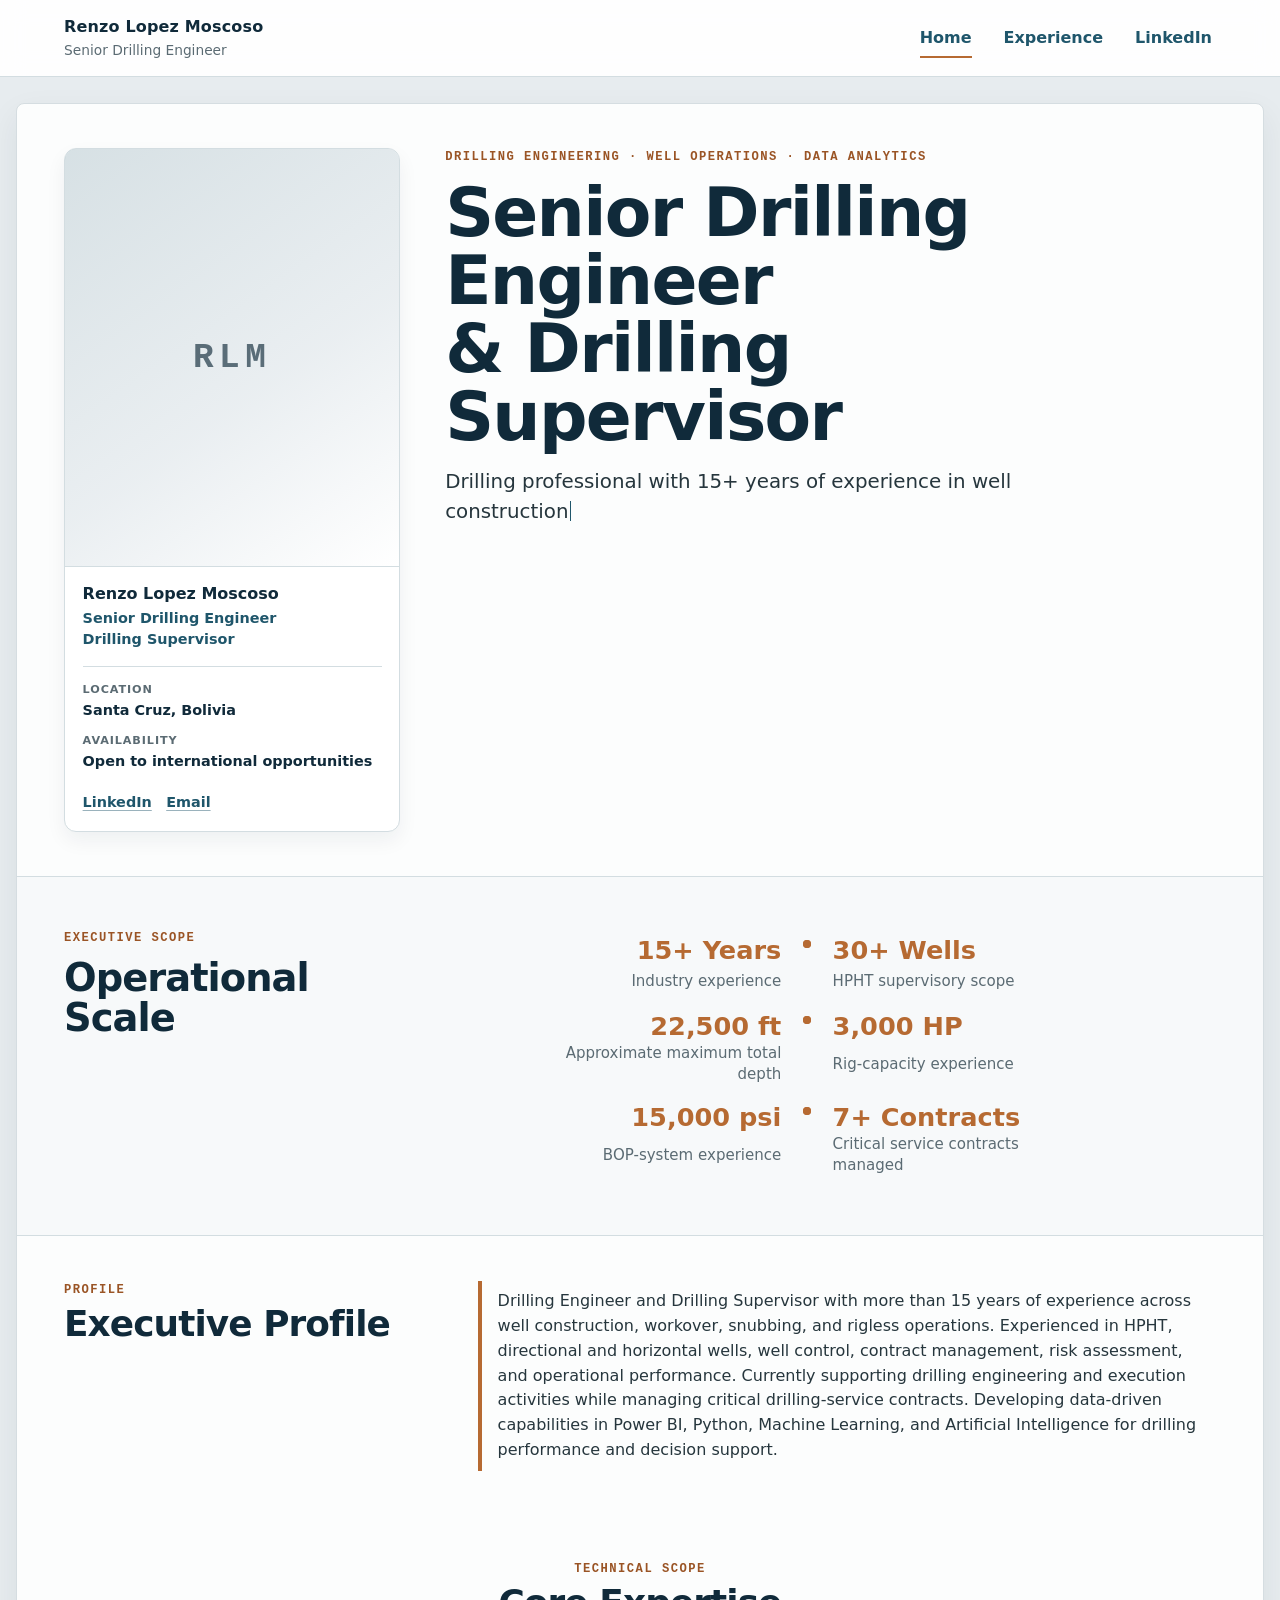
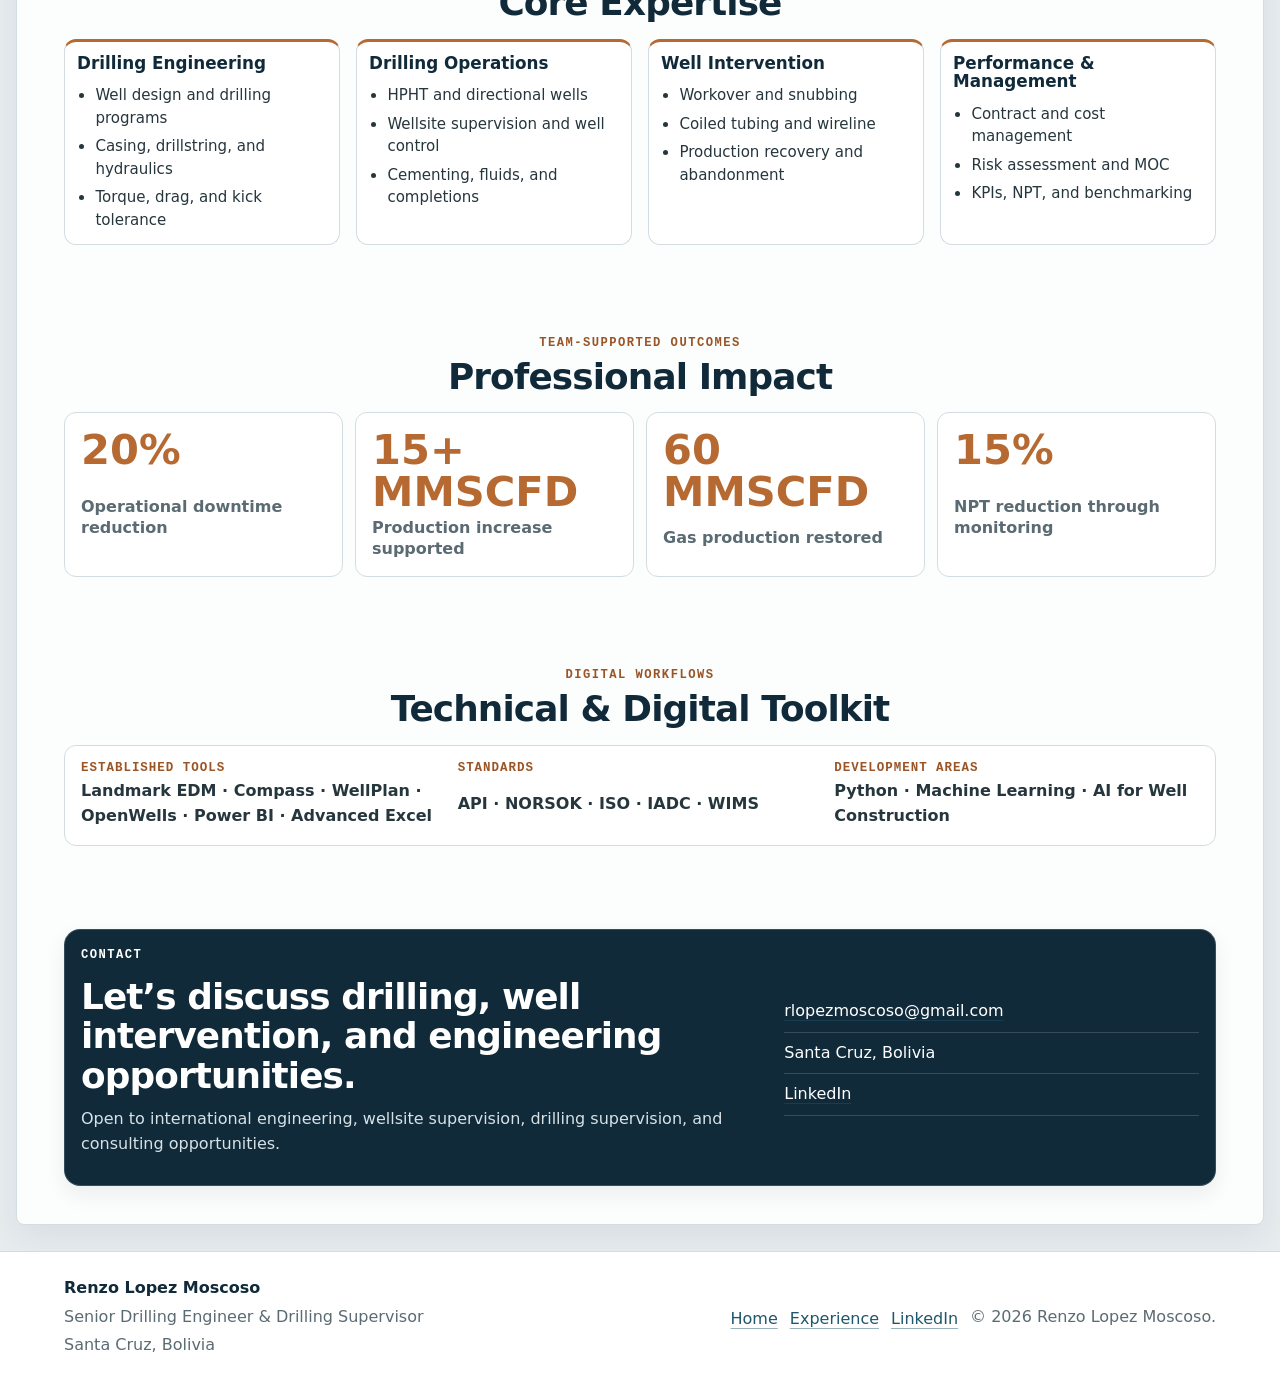
==== commit 91a2b6ad: "refactor: move operational scale below hero" ====
--- a/index.html
+++ b/index.html
@@ -79,12 +79,17 @@
             </div>
           </div>
         </aside>
+      </div>
+    </section>
+
+    <section class="section executive-scope-section" aria-labelledby="operational-scale-title">
+      <div class="container executive-scope-layout">
+        <div class="executive-scope-heading" data-reveal>
+          <p class="eyebrow">Executive Scope</p>
+          <h2 id="operational-scale-title">Operational Scale</h2>
+        </div>
 
         <aside class="executive-metrics" aria-label="Executive metrics">
-          <div class="metrics-heading" data-hero-entrance="metrics-heading">
-            <p class="eyebrow">Executive scope</p>
-            <h2>Operational Scale</h2>
-          </div>
           <dl class="metrics-list">
             <div data-metric-sequence="left-1"><dt>15+ Years</dt><dd>Industry experience</dd></div>
             <div data-metric-sequence="right-1"><dt>30+ Wells</dt><dd>HPHT supervisory scope</dd></div>
--- a/css/styles.css
+++ b/css/styles.css
@@ -72,9 +72,6 @@
 .home-main .section {
   padding-block: clamp(2.25rem, 3.5vw, 3.75rem);
 }
-.home-main .hero-grid {
-  gap: var(--space-5);
-}
 .home-main .action-row {
   margin-top: var(--space-3);
 }
@@ -100,16 +97,6 @@
 }
 .home-main .profile-copy p {
   margin-bottom: 0;
-}
-.home-main .executive-metrics {
-  padding: clamp(1rem, 1.8vw, 1.4rem);
-  background: #f7f9fa;
-}
-.home-main .metrics-heading {
-  padding-bottom: var(--space-2);
-}
-.home-main .metrics-list div {
-  padding: 0.9rem;
 }
 .home-main .expertise-card,
 .home-main .tool-panel,
@@ -130,6 +117,27 @@
 }
 .home-main .contact-section {
   padding-block: clamp(1.75rem, 3vw, 2.75rem);
+}
+.home-main .executive-scope-section {
+  padding-block: clamp(2.5rem, 4vw, 4rem);
+  border-bottom: 1px solid var(--color-border);
+  background: #f7f9fa;
+}
+.home-main .executive-scope-layout {
+  display: grid;
+  gap: var(--space-5);
+  align-items: start;
+}
+.home-main .executive-scope-heading {
+  max-width: 24rem;
+}
+.home-main .executive-scope-heading .eyebrow {
+  margin-bottom: 0.65rem;
+}
+.home-main .executive-scope-heading h2 {
+  font-size: clamp(2rem, 3vw, 3rem);
+  font-weight: 900;
+  line-height: 1.05;
 }
 
 .skip-link { position: absolute; left: var(--space-4); top: var(--space-4); z-index: 20; transform: translateY(-150%); padding: var(--space-2) var(--space-3); border-radius: var(--radius-sm); color: #fff; background: var(--color-navy); }
@@ -163,8 +171,10 @@
 .section-intro, .hero-support { color: var(--color-muted); }
 .eyebrow, .panel-kicker { color: var(--color-copper-text); font-family: var(--font-mono); font-size: 0.76rem; font-weight: 800; letter-spacing: 0.12em; text-transform: uppercase; }
 .lead { max-width: 47rem; color: var(--color-text); font-size: clamp(1.05rem, 1.8vw, 1.24rem); }
+.hero-copy { max-width: 54rem; }
+.hero-copy .lead { max-width: 42rem; }
 .hero { overflow: hidden; padding-block: clamp(3.25rem, 5vw, 4.75rem); background: linear-gradient(180deg, #fff 0%, var(--color-bg) 100%); }
-.hero-grid { display: grid; grid-template-areas: "copy" "profile" "metrics"; row-gap: var(--space-6); column-gap: var(--space-5); align-items: start; }
+.hero-grid { display: grid; grid-template-areas: "copy" "profile"; row-gap: var(--space-6); column-gap: var(--space-5); align-items: start; }
 .hero-copy { grid-area: copy; }
 .profile-card { grid-area: profile; overflow: hidden; border: 1px solid var(--color-border); border-radius: var(--radius-md); background: #fff; box-shadow: 0 0.55rem 1.25rem rgba(16, 42, 58, 0.06); font-family: var(--font-body); }
 .profile-photo-placeholder, .profile-photo { display: block; width: 100%; aspect-ratio: 4 / 5; border-bottom: 1px solid var(--color-border); background: linear-gradient(145deg, rgba(31, 86, 107, 0.18) 0%, rgba(232, 237, 240, 0.92) 58%, rgba(255, 255, 255, 0.96) 100%); }
@@ -213,7 +223,7 @@
 .home-main .hero-typewriter.typing-active .hero-typewriter-cursor {
   animation: hero-caret-blink 780ms steps(1, end) infinite;
 }
-.home-main .hero-typewriter.typing-complete .hero-typewriter-cursor {
+.home-main .hero-typewriter.is-cursor-fading .hero-typewriter-cursor {
   opacity: 0;
   transition: opacity 220ms ease;
 }
@@ -242,14 +252,12 @@
 .hero-facts dt { color: var(--color-muted); font-family: var(--font-mono); font-size: 0.74rem; font-weight: 800; letter-spacing: 0.08em; text-transform: uppercase; }
 .hero-facts dd { margin: 0; color: var(--color-navy); font-weight: 800; }
 .action-row { display: flex; flex-wrap: wrap; gap: var(--space-3); margin-top: var(--space-4); }
-.executive-metrics { grid-area: metrics; padding: var(--space-4); border: 1px solid var(--color-border); border-radius: var(--radius-lg); background: var(--color-surface); box-shadow: var(--shadow-standard); }
-.metrics-heading { padding-bottom: var(--space-3); border-bottom: 1px solid var(--color-border); }
-.metrics-heading h2 { font-size: clamp(1.3rem, 1.8vw, 1.65rem); }
+.executive-metrics { padding: var(--space-4); border: 1px solid var(--color-border); border-radius: var(--radius-lg); background: var(--color-surface); box-shadow: var(--shadow-standard); }
 .metrics-list, .summary-stats { display: grid; gap: 0; margin: 0; }
 .metrics-list div { margin-top: 0; display: grid; gap: var(--space-1); padding: var(--space-3) 0; border-bottom: 1px solid var(--color-border); }
 .metrics-list div:last-child { border-bottom: 0; }
-.metrics-list dt { color: var(--color-copper); font-size: clamp(1.35rem, 2vw, 1.75rem); font-weight: 900; line-height: 1.05; }
-.metrics-list dd { max-width: 12rem; margin: 0; color: var(--color-muted); font-size: 0.94rem; line-height: 1.4; }
+.metrics-list dt { color: var(--color-copper); font-size: clamp(1.45rem, 2vw, 1.9rem); font-weight: 900; line-height: 1.02; }
+.metrics-list dd { max-width: 13.5rem; margin: 0; color: var(--color-muted); font-size: 0.94rem; line-height: 1.4; }
 .content-grid, .two-column-grid, .card-grid, .metric-grid { display: grid; gap: var(--space-5); }
 .profile-copy { max-width: 46rem; padding: var(--space-4) var(--space-5); border-left: 4px solid var(--color-copper); background: rgba(255, 255, 255, 0.62); }
 .profile-copy p { margin-bottom: var(--space-3); }
@@ -425,33 +433,27 @@
   }
 }
 @media (min-width: 40rem) { .hero-facts { grid-template-columns: repeat(2, minmax(0, 1fr)); } .expertise-grid, .impact-grid { grid-template-columns: repeat(2, minmax(0, 1fr)); } .summary-stats { grid-template-columns: repeat(2, minmax(0, 1fr)); column-gap: var(--space-4); } .summary-stats div:last-child { grid-column: 1 / -1; border-bottom: 0; } }
-@media (min-width: 48rem) { .nav-toggle { display: none; } .primary-nav { position: static; display: block; padding: 0; border: 0; border-radius: 0; background: transparent; box-shadow: none; } .nav-list { flex-direction: row; align-items: center; gap: var(--space-5); } .footer-links { flex-direction: row; align-items: center; } .hero-grid { grid-template-areas: "profile copy" "metrics metrics"; grid-template-columns: minmax(14rem, 0.8fr) minmax(0, 1.2fr); align-items: start; } .two-column-grid { grid-template-columns: repeat(2, minmax(0, 1fr)); } .footer-layout { grid-template-columns: 1fr auto; align-items: center; } .copyright { grid-column: 1 / -1; } }
+@media (min-width: 48rem) { .nav-toggle { display: none; } .primary-nav { position: static; display: block; padding: 0; border: 0; border-radius: 0; background: transparent; box-shadow: none; } .nav-list { flex-direction: row; align-items: center; gap: var(--space-5); } .footer-links { flex-direction: row; align-items: center; } .hero-grid { grid-template-areas: "profile copy"; grid-template-columns: minmax(14rem, 0.8fr) minmax(0, 1.2fr); align-items: start; } .two-column-grid { grid-template-columns: repeat(2, minmax(0, 1fr)); } .footer-layout { grid-template-columns: 1fr auto; align-items: center; } .copyright { grid-column: 1 / -1; } }
 @media (min-width: 56rem) { .content-grid { grid-template-columns: minmax(12rem, 0.7fr) minmax(0, 1.3fr); } .contact-card { grid-template-columns: minmax(0, 1.25fr) minmax(16rem, 0.75fr); align-items: center; } }
-@media (min-width: 64rem) { .metrics-list { grid-template-columns: repeat(2, minmax(0, 1fr)); } .metrics-list div { padding: var(--space-3); } .metrics-list div:nth-child(odd) { border-right: 1px solid var(--color-border); } .metrics-list div:nth-last-child(-n+2) { border-bottom: 0; } .role-columns { grid-template-columns: repeat(2, minmax(0, 1fr)); } .compact-role-grid { grid-template-columns: repeat(2, minmax(0, 1fr)); } .credential-grid { grid-template-columns: repeat(3, minmax(0, 1fr)); } .credential-card-wide { grid-column: 1 / -1; } .timeline { position: relative; padding-left: calc(var(--timeline-rail-x) + var(--space-6)); } .timeline::before { content: ""; position: absolute; left: var(--timeline-rail-x); top: 0.35rem; bottom: 0.35rem; width: 1px; background: var(--color-border); } .role-card::after { content: ""; position: absolute; left: calc(-2rem - 0.425rem - var(--timeline-marker-border)); top: 1.45rem; width: var(--timeline-marker-size); height: var(--timeline-marker-size); border: var(--timeline-marker-border) solid var(--color-surface-muted); border-radius: 50%; background: var(--color-petroleum); } .current-role::after { background: var(--color-copper); } .footer-layout { grid-template-columns: 1fr auto auto; } .copyright { grid-column: auto; } }
-@media (min-width: 72rem) { .hero-grid { grid-template-areas: "profile copy metrics"; grid-template-columns: minmax(15rem, 0.78fr) minmax(23rem, 1.3fr) minmax(21rem, 0.95fr); column-gap: clamp(1.5rem, 2.4vw, 2.75rem); row-gap: var(--space-6); align-items: start; } .hero-grid .executive-metrics { margin-left: clamp(0.25rem, 0.7vw, 0.75rem); } .expertise-grid, .impact-grid { grid-template-columns: repeat(4, minmax(0, 1fr)); } .toolkit-groups { grid-template-columns: repeat(3, minmax(0, 1fr)); } }
+@media (min-width: 64rem) { .executive-scope-layout { grid-template-columns: minmax(13rem, 0.55fr) minmax(0, 1.45fr); column-gap: clamp(2.5rem, 4vw, 5rem); } .metrics-list { grid-template-columns: repeat(2, minmax(0, 1fr)); } .metrics-list div { padding: var(--space-3); } .metrics-list div:nth-child(odd) { border-right: 1px solid var(--color-border); } .metrics-list div:nth-last-child(-n+2) { border-bottom: 0; } .role-columns { grid-template-columns: repeat(2, minmax(0, 1fr)); } .compact-role-grid { grid-template-columns: repeat(2, minmax(0, 1fr)); } .credential-grid { grid-template-columns: repeat(3, minmax(0, 1fr)); } .credential-card-wide { grid-column: 1 / -1; } .timeline { position: relative; padding-left: calc(var(--timeline-rail-x) + var(--space-6)); } .timeline::before { content: ""; position: absolute; left: var(--timeline-rail-x); top: 0.35rem; bottom: 0.35rem; width: 1px; background: var(--color-border); } .role-card::after { content: ""; position: absolute; left: calc(-2rem - 0.425rem - var(--timeline-marker-border)); top: 1.45rem; width: var(--timeline-marker-size); height: var(--timeline-marker-size); border: var(--timeline-marker-border) solid var(--color-surface-muted); border-radius: 50%; background: var(--color-petroleum); } .current-role::after { background: var(--color-copper); } .footer-layout { grid-template-columns: 1fr auto auto; } .copyright { grid-column: auto; } }
+@media (min-width: 72rem) { .hero-grid { grid-template-areas: "profile copy"; grid-template-columns: minmax(15rem, 0.72fr) minmax(0, 1.65fr); column-gap: clamp(2rem, 3.5vw, 4.5rem); row-gap: var(--space-6); align-items: start; } .home-main .hero-copy h1 { max-width: 12.5ch; margin-bottom: 1rem; font-size: clamp(3.25rem, 5.3vw, 5.4rem); line-height: 1; } .expertise-grid, .impact-grid { grid-template-columns: repeat(4, minmax(0, 1fr)); } .toolkit-groups { grid-template-columns: repeat(3, minmax(0, 1fr)); } }
 
 /* Home hero operational scale timeline */
 .home-main .executive-metrics {
-  padding: clamp(0.35rem, 1vw, 0.75rem) 0;
+  padding: 0;
   border: 0;
   border-radius: 0;
   background: transparent;
   box-shadow: none;
 }
-.home-main .metrics-heading {
-  width: 100%;
-  max-width: none;
-  margin-left: 0;
-  padding-left: 0;
-  padding-bottom: var(--space-3);
-  border-bottom: 0;
-  text-align: left;
+.home-main .hero-copy .action-row {
+  margin-top: 1rem;
 }
 .home-main .metrics-list {
   position: relative;
   display: grid;
   gap: var(--space-4);
-  margin-top: var(--space-2);
+  margin-top: 0;
   padding: var(--space-2) 0 var(--space-2) 1.6rem;
 }
 .home-main .metrics-list::before {
@@ -496,10 +498,6 @@
 .home-main.motion-ready .metrics-list[data-hero-entrance="metrics-line"].is-visible::before {
   transform: scaleY(1);
 }
-.home-main.motion-ready [data-hero-entrance="metrics-heading"] {
-  transform: translateY(10px);
-  transition-duration: 560ms;
-}
 .home-main.motion-ready [data-hero-entrance="metric"] {
   transform: translateX(-10px);
   transition-duration: 560ms;
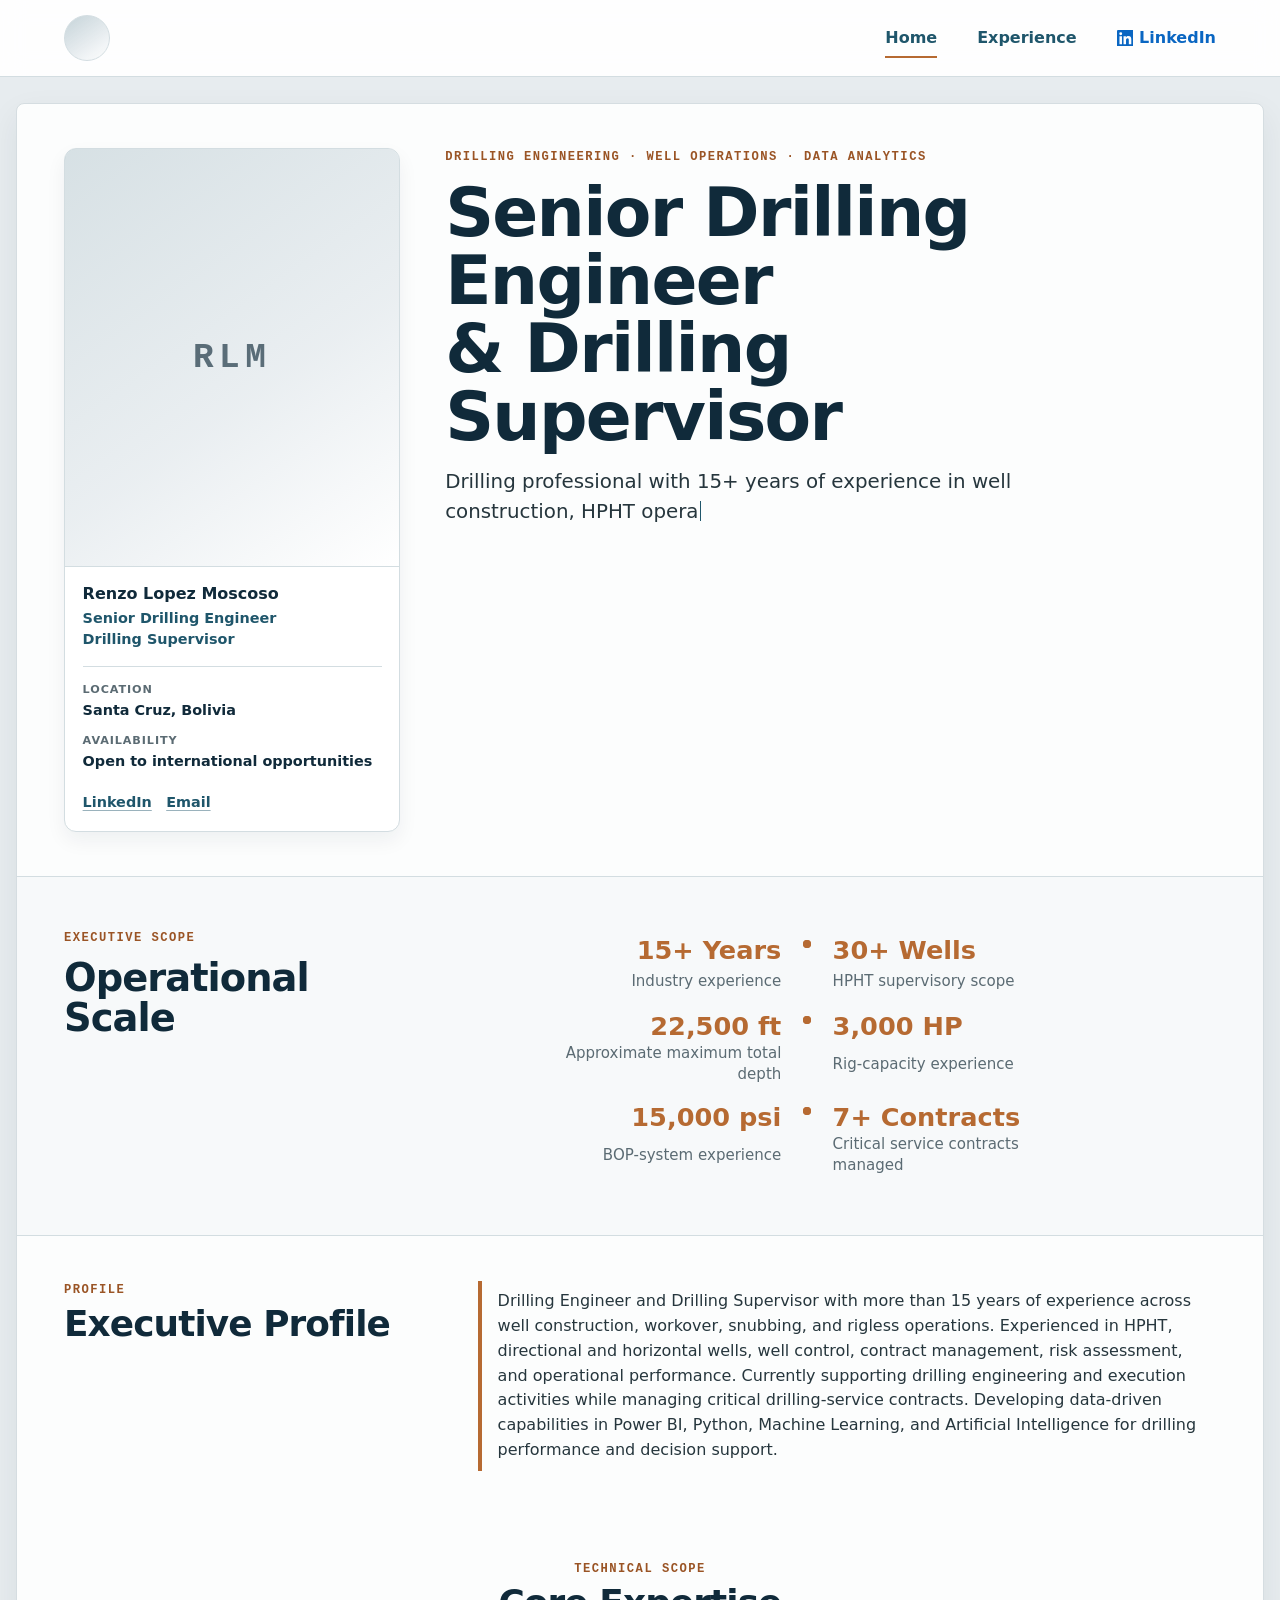
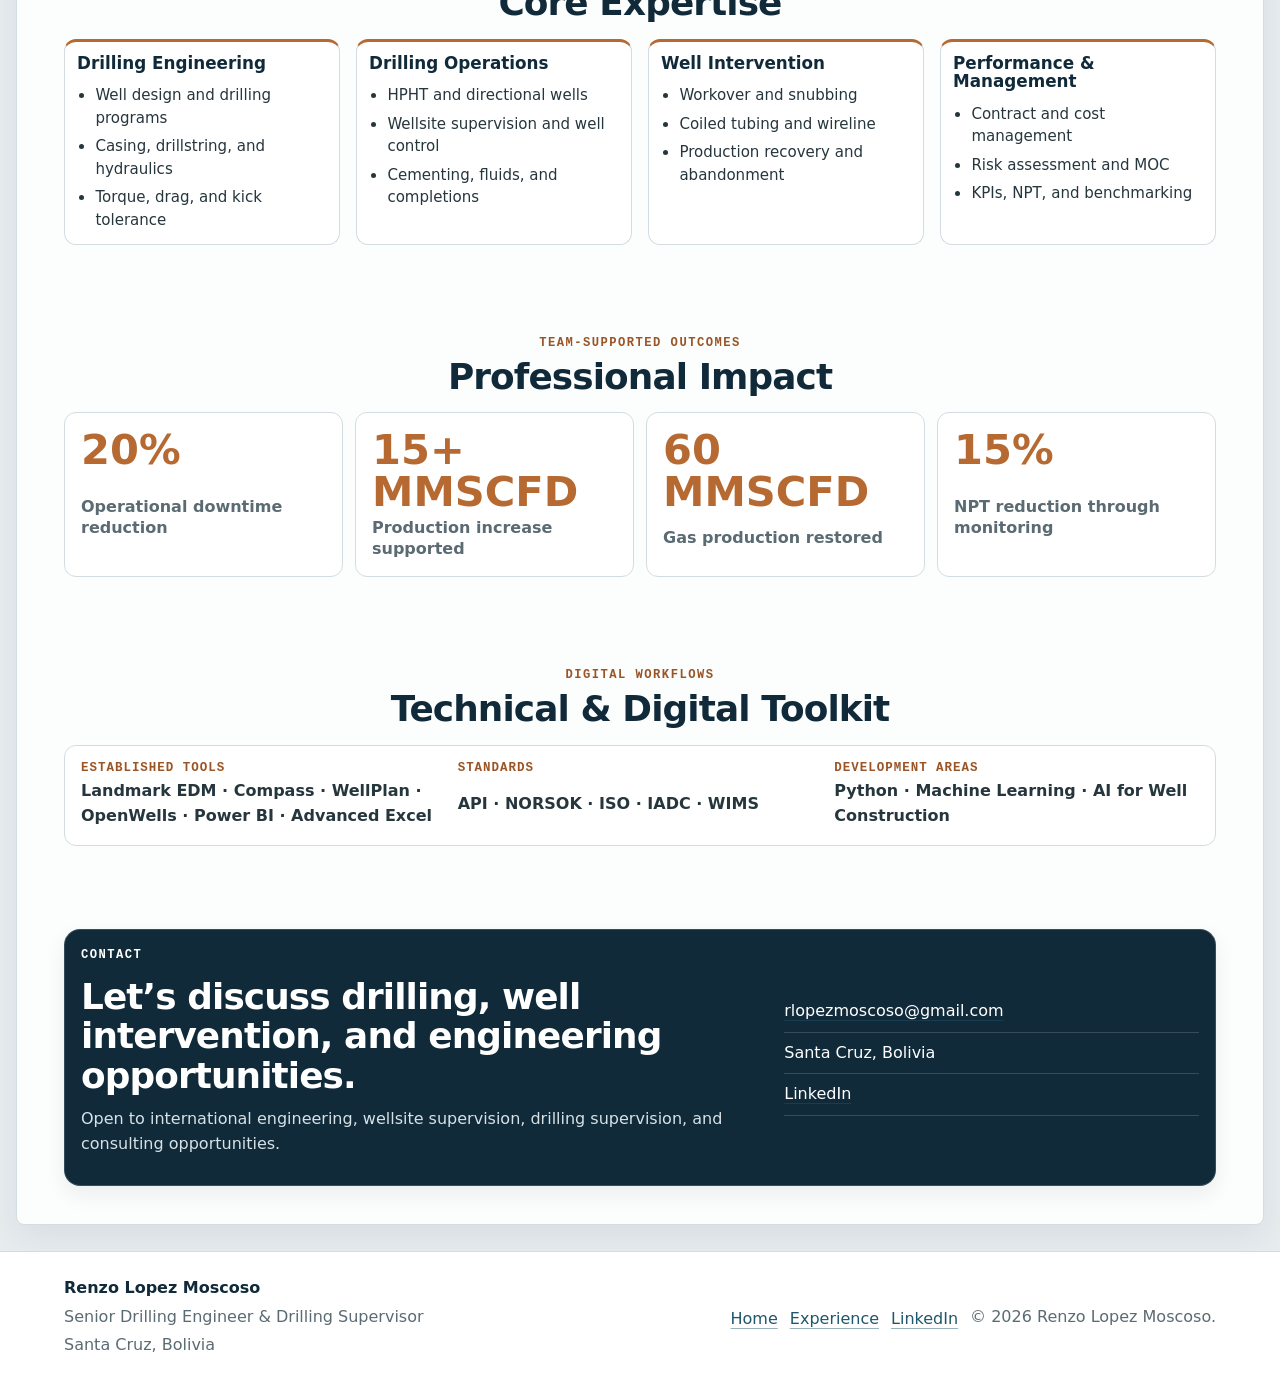
==== commit 866f0f05: "style: simplify header avatar navigation" ====
--- a/index.html
+++ b/index.html
@@ -12,9 +12,8 @@
 
   <header class="site-header">
     <div class="container header-layout">
-      <a class="site-brand" href="index.html" aria-label="Renzo Lopez Moscoso home">
-        <span class="brand-name">Renzo Lopez Moscoso</span>
-        <span class="brand-role">Senior Drilling Engineer</span>
+      <a class="site-avatar-link" href="index.html" aria-label="Go to Home">
+        <span class="site-avatar-placeholder" aria-hidden="true"></span>
       </a>
 
       <button class="nav-toggle" type="button" aria-expanded="false" aria-controls="primary-navigation">
@@ -28,7 +27,7 @@
         <ul class="nav-list">
           <li><a class="nav-link active" href="index.html" aria-current="page">Home</a></li>
           <li><a class="nav-link" href="experience.html">Experience</a></li>
-          <li><a class="nav-link" href="https://www.linkedin.com/in/renzo-lopez-426abb29/" target="_blank" rel="noopener noreferrer">LinkedIn</a></li>
+          <li><a class="nav-link nav-linkedin" href="https://www.linkedin.com/in/renzo-lopez-426abb29/" target="_blank" rel="noopener noreferrer"><svg aria-hidden="true" focusable="false" viewBox="0 0 24 24" width="18" height="18"><path fill="currentColor" d="M20.45 20.45h-3.56v-5.57c0-1.33-.02-3.04-1.85-3.04-1.85 0-2.14 1.45-2.14 2.94v5.67H9.34V9h3.42v1.56h.05c.48-.9 1.64-1.85 3.37-1.85 3.61 0 4.27 2.38 4.27 5.47v6.27ZM5.32 7.43a2.06 2.06 0 1 1 0-4.12 2.06 2.06 0 0 1 0 4.12Zm1.78 13.02H3.54V9H7.1v11.45ZM22.23 0H1.77C.79 0 0 .77 0 1.72v20.56C0 23.23.79 24 1.77 24h20.46c.98 0 1.77-.77 1.77-1.72V1.72C24 .77 23.21 0 22.23 0Z"/></svg><span>LinkedIn</span></a></li>
         </ul>
       </nav>
     </div>
--- a/css/styles.css
+++ b/css/styles.css
@@ -145,9 +145,10 @@
 .visually-hidden { position: absolute; width: 1px; height: 1px; padding: 0; overflow: hidden; clip: rect(0, 0, 0, 0); white-space: nowrap; border: 0; }
 .site-header { position: sticky; top: 0; z-index: 10; border-bottom: 1px solid var(--color-border); background-color: rgba(255, 255, 255, 0.94); -webkit-backdrop-filter: blur(12px); backdrop-filter: blur(12px); }
 .header-layout { display: flex; align-items: center; justify-content: space-between; min-height: 4.75rem; gap: var(--space-4); }
-.site-brand { display: grid; text-decoration: none; }
-.brand-name { color: var(--color-navy); font-weight: 800; letter-spacing: 0.01em; }
-.brand-role { max-height: 2rem; overflow: hidden; color: var(--color-muted); font-size: 0.86rem; opacity: 1; transform: translateY(0); transition: opacity 280ms cubic-bezier(0.22, 1, 0.36, 1), max-height 280ms cubic-bezier(0.22, 1, 0.36, 1), transform 280ms cubic-bezier(0.22, 1, 0.36, 1); }
+.site-avatar-link { display: inline-flex; flex: 0 0 auto; width: 2.75rem; aspect-ratio: 1; align-items: center; border-radius: 50%; text-decoration: none; transition: width 280ms cubic-bezier(0.22, 1, 0.36, 1); }
+.site-avatar-placeholder, .site-avatar-photo { display: block; width: 100%; height: 100%; border-radius: inherit; }
+.site-avatar-placeholder { border: 1px solid var(--color-border); background: linear-gradient(145deg, rgba(31, 86, 107, 0.26) 0%, rgba(232, 237, 240, 0.94) 62%, #fff 100%); transition: border-color 280ms cubic-bezier(0.22, 1, 0.36, 1); }
+.site-avatar-photo { object-fit: cover; object-position: center; }
 .scroll-progress { position: absolute; right: 0; bottom: 0; left: 0; height: 2px; overflow: hidden; pointer-events: none; }
 .scroll-progress-bar { display: block; width: 100%; height: 100%; background: var(--color-copper); backface-visibility: hidden; transform: scaleX(0); transform-origin: left center; will-change: transform; }
 .nav-toggle { display: inline-grid; gap: 0.28rem; padding: var(--space-2); border: 1px solid var(--color-border); border-radius: var(--radius-sm); color: var(--color-navy); background: var(--color-surface); cursor: pointer; }
@@ -158,7 +159,11 @@
 .nav-list li, .footer-links li { margin: 0; padding: 0; }
 .nav-list li { display: flex; align-items: center; }
 .footer-links { display: flex; flex-direction: column; gap: var(--space-3); padding: 0; margin: 0; list-style: none; }
-.nav-link { position: relative; display: inline-flex; min-height: 2.75rem; align-items: center; justify-content: center; margin: 0; padding: 0 var(--space-1); color: var(--color-petroleum); font-weight: 700; line-height: 1; text-decoration: none; }
+.nav-link { position: relative; display: inline-flex; min-height: 2.75rem; align-items: center; justify-content: center; margin: 0; padding: 0 var(--space-1); color: var(--color-petroleum); font-size: 1rem; font-weight: 800; line-height: 1; text-decoration: none; }
+.nav-list li:last-child .nav-link { padding-right: 0; }
+.nav-linkedin { gap: 0.35rem; color: #0A66C2; }
+.nav-linkedin:hover, .nav-linkedin:focus-visible { color: #0A66C2; }
+.nav-linkedin svg { display: block; flex: 0 0 auto; width: 1.05rem; height: 1.05rem; }
 .button { display: inline-flex; align-items: center; justify-content: center; min-height: 2.7rem; padding: 0.66rem 1rem; border: 1px solid var(--color-petroleum); border-radius: var(--radius-sm); color: #fff; background: var(--color-petroleum); font-weight: 800; text-decoration: none; }
 .button:hover { color: #fff; background: var(--color-navy); }
 .button-quiet { color: var(--color-petroleum); background: transparent; }
@@ -333,10 +338,8 @@
 .site-header.is-scrolled .header-layout {
   min-height: 4rem;
 }
-.site-header.is-scrolled .brand-role {
-  max-height: 0;
-  opacity: 0;
-  transform: translateY(-4px);
+.site-header.is-scrolled .site-avatar-link {
+  width: 2.5rem;
 }
 .nav-link::after {
   content: "";
@@ -351,6 +354,9 @@
   transform-origin: left;
   transition: transform 200ms ease;
 }
+.nav-linkedin::after {
+  background: currentColor;
+}
 .nav-link:hover::after,
 .nav-link:focus-visible::after,
 .nav-link.active::after,
@@ -432,8 +438,13 @@
     aspect-ratio: 16 / 11;
   }
 }
+@media (min-width: 48rem) {
+  .site-avatar-link {
+    width: 2.875rem;
+  }
+}
 @media (min-width: 40rem) { .hero-facts { grid-template-columns: repeat(2, minmax(0, 1fr)); } .expertise-grid, .impact-grid { grid-template-columns: repeat(2, minmax(0, 1fr)); } .summary-stats { grid-template-columns: repeat(2, minmax(0, 1fr)); column-gap: var(--space-4); } .summary-stats div:last-child { grid-column: 1 / -1; border-bottom: 0; } }
-@media (min-width: 48rem) { .nav-toggle { display: none; } .primary-nav { position: static; display: block; padding: 0; border: 0; border-radius: 0; background: transparent; box-shadow: none; } .nav-list { flex-direction: row; align-items: center; gap: var(--space-5); } .footer-links { flex-direction: row; align-items: center; } .hero-grid { grid-template-areas: "profile copy"; grid-template-columns: minmax(14rem, 0.8fr) minmax(0, 1.2fr); align-items: start; } .two-column-grid { grid-template-columns: repeat(2, minmax(0, 1fr)); } .footer-layout { grid-template-columns: 1fr auto; align-items: center; } .copyright { grid-column: 1 / -1; } }
+@media (min-width: 48rem) { .nav-toggle { display: none; } .primary-nav { position: static; display: block; padding: 0; border: 0; border-radius: 0; background: transparent; box-shadow: none; } .nav-list { flex-direction: row; align-items: center; gap: clamp(1.75rem, 2.5vw, 2.75rem); } .footer-links { flex-direction: row; align-items: center; } .hero-grid { grid-template-areas: "profile copy"; grid-template-columns: minmax(14rem, 0.8fr) minmax(0, 1.2fr); align-items: start; } .two-column-grid { grid-template-columns: repeat(2, minmax(0, 1fr)); } .footer-layout { grid-template-columns: 1fr auto; align-items: center; } .copyright { grid-column: 1 / -1; } }
 @media (min-width: 56rem) { .content-grid { grid-template-columns: minmax(12rem, 0.7fr) minmax(0, 1.3fr); } .contact-card { grid-template-columns: minmax(0, 1.25fr) minmax(16rem, 0.75fr); align-items: center; } }
 @media (min-width: 64rem) { .executive-scope-layout { grid-template-columns: minmax(13rem, 0.55fr) minmax(0, 1.45fr); column-gap: clamp(2.5rem, 4vw, 5rem); } .metrics-list { grid-template-columns: repeat(2, minmax(0, 1fr)); } .metrics-list div { padding: var(--space-3); } .metrics-list div:nth-child(odd) { border-right: 1px solid var(--color-border); } .metrics-list div:nth-last-child(-n+2) { border-bottom: 0; } .role-columns { grid-template-columns: repeat(2, minmax(0, 1fr)); } .compact-role-grid { grid-template-columns: repeat(2, minmax(0, 1fr)); } .credential-grid { grid-template-columns: repeat(3, minmax(0, 1fr)); } .credential-card-wide { grid-column: 1 / -1; } .timeline { position: relative; padding-left: calc(var(--timeline-rail-x) + var(--space-6)); } .timeline::before { content: ""; position: absolute; left: var(--timeline-rail-x); top: 0.35rem; bottom: 0.35rem; width: 1px; background: var(--color-border); } .role-card::after { content: ""; position: absolute; left: calc(-2rem - 0.425rem - var(--timeline-marker-border)); top: 1.45rem; width: var(--timeline-marker-size); height: var(--timeline-marker-size); border: var(--timeline-marker-border) solid var(--color-surface-muted); border-radius: 50%; background: var(--color-petroleum); } .current-role::after { background: var(--color-copper); } .footer-layout { grid-template-columns: 1fr auto auto; } .copyright { grid-column: auto; } }
 @media (min-width: 72rem) { .hero-grid { grid-template-areas: "profile copy"; grid-template-columns: minmax(15rem, 0.72fr) minmax(0, 1.65fr); column-gap: clamp(2rem, 3.5vw, 4.5rem); row-gap: var(--space-6); align-items: start; } .home-main .hero-copy h1 { max-width: 12.5ch; margin-bottom: 1rem; font-size: clamp(3.25rem, 5.3vw, 5.4rem); line-height: 1; } .expertise-grid, .impact-grid { grid-template-columns: repeat(4, minmax(0, 1fr)); } .toolkit-groups { grid-template-columns: repeat(3, minmax(0, 1fr)); } }
@@ -617,4 +628,4 @@
   .home-main.motion-ready .executive-metrics [data-metric-sequence="right-3"] { --metric-sequence-delay: 2700ms; }
 }
 
-@media (prefers-reduced-motion: reduce) { *, *::before, *::after { scroll-behavior: auto; transition-duration: 0.01ms; animation-duration: 0.01ms; animation-iteration-count: 1; } .brand-role { transition: none; } .home-main .hero-typewriter-cursor { display: none; animation: none; } .home-main .action-row.is-typewriter-pending .button { opacity: 1; transform: none; } .home-main [data-hero-entrance], .home-main [data-reveal] { opacity: 1; transform: none; transition: none; } .button:hover, .home-main .expertise-card:hover, .home-main .tool-panel:hover, .home-main .framework-card:hover, .home-main .achievement-list li:hover, .home-main .metrics-list div:hover::before { transform: none; } .home-main .metrics-list::before { transform: none; transition: none; } .home-main .executive-metrics [data-metric-sequence] { opacity: 1; transform: none; transition: none; } .site-header.is-scrolled .header-layout { min-height: 4rem; } }
+@media (prefers-reduced-motion: reduce) { *, *::before, *::after { scroll-behavior: auto; transition-duration: 0.01ms; animation-duration: 0.01ms; animation-iteration-count: 1; } .home-main .hero-typewriter-cursor { display: none; animation: none; } .home-main .action-row.is-typewriter-pending .button { opacity: 1; transform: none; } .home-main [data-hero-entrance], .home-main [data-reveal] { opacity: 1; transform: none; transition: none; } .button:hover, .home-main .expertise-card:hover, .home-main .tool-panel:hover, .home-main .framework-card:hover, .home-main .achievement-list li:hover, .home-main .metrics-list div:hover::before { transform: none; } .home-main .metrics-list::before { transform: none; transition: none; } .home-main .executive-metrics [data-metric-sequence] { opacity: 1; transform: none; transition: none; } .site-header.is-scrolled .header-layout { min-height: 4rem; } }
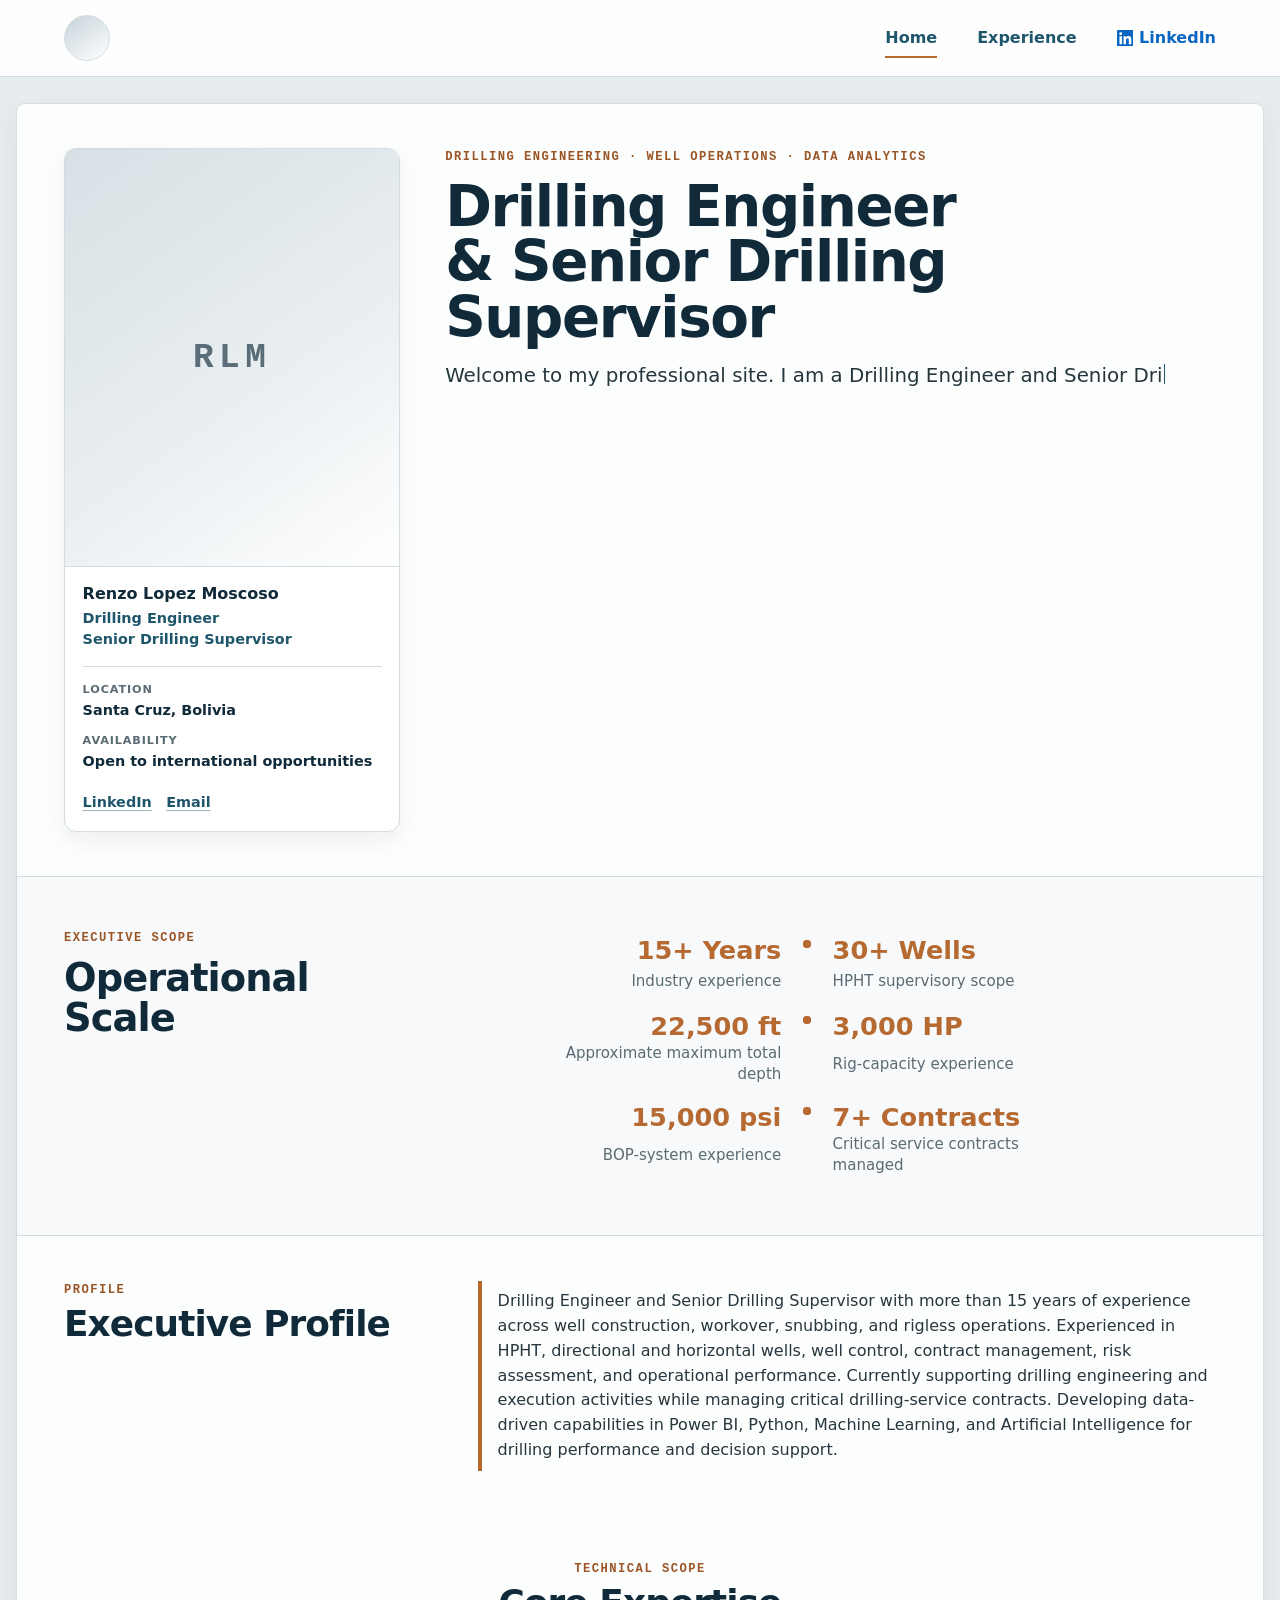
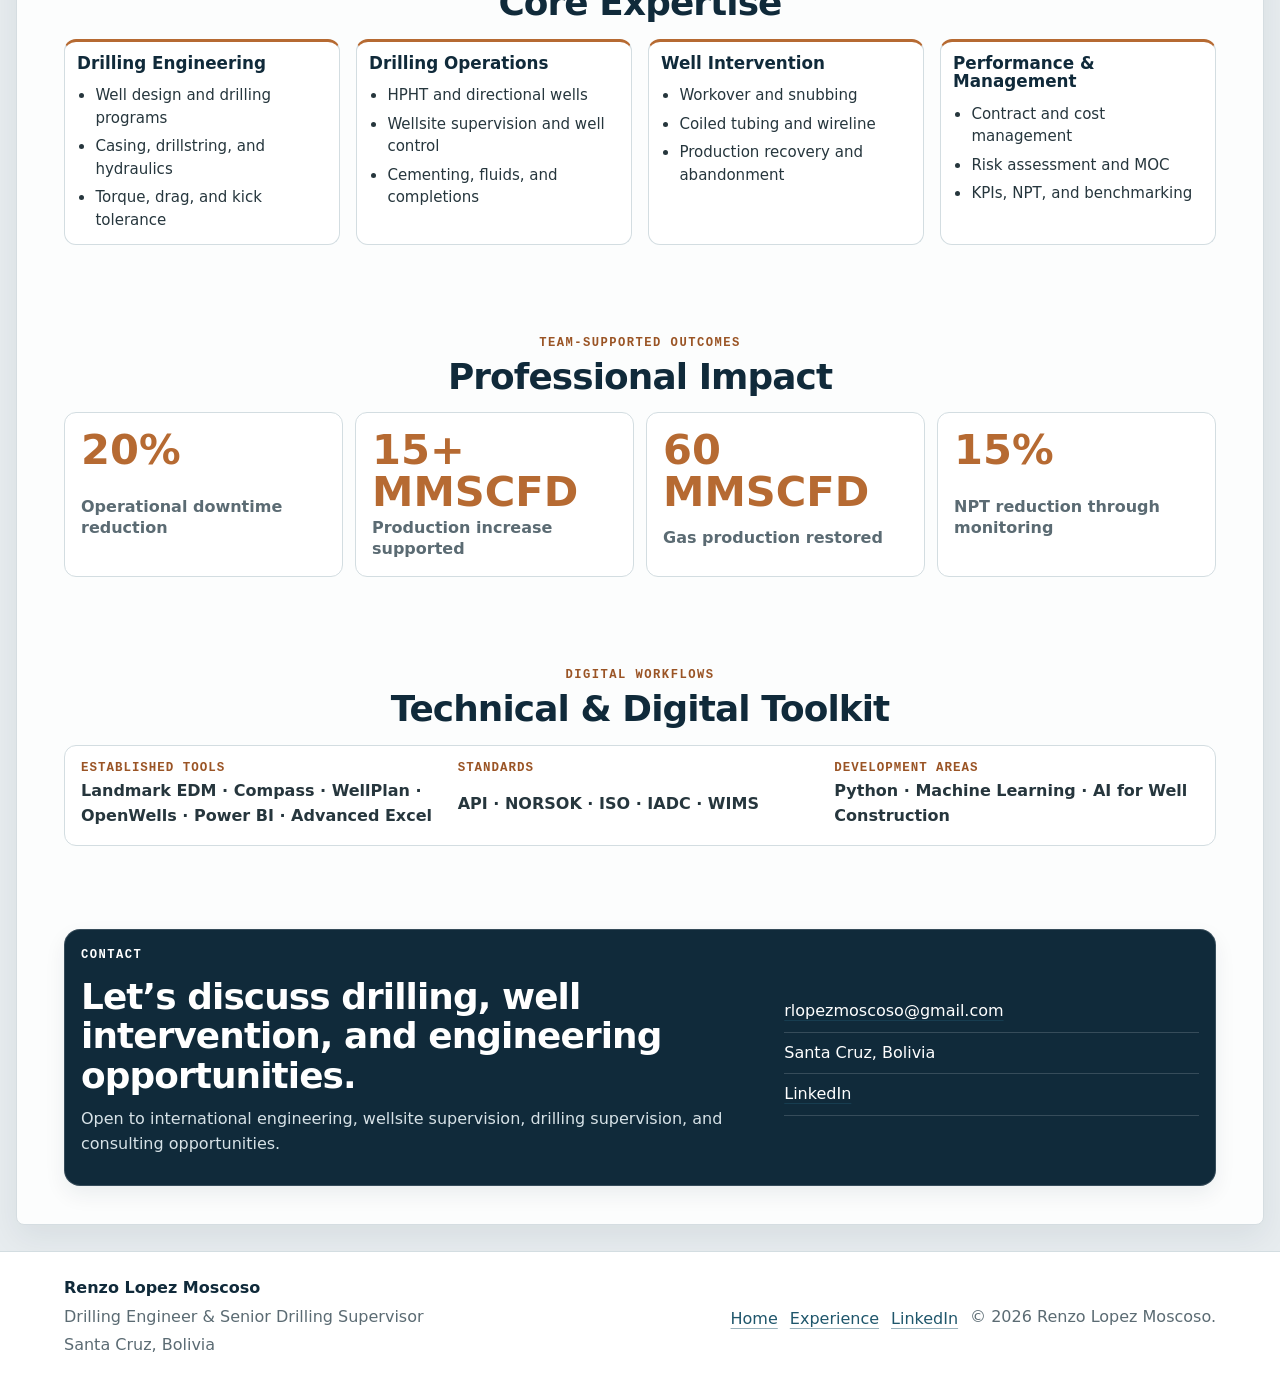
==== commit ee20ae60: "fix: refine titles and hero introduction" ====
--- a/index.html
+++ b/index.html
@@ -3,8 +3,8 @@
 <head>
   <meta charset="UTF-8">
   <meta name="viewport" content="width=device-width, initial-scale=1.0">
-  <meta name="description" content="Renzo Lopez Moscoso, Senior Drilling Engineer and Drilling Supervisor based in Santa Cruz, Bolivia, with 15+ years in drilling engineering, HPHT wells, workover, snubbing, rigless interventions, and drilling data analytics.">
-  <title>Renzo Lopez Moscoso | Senior Drilling Engineer</title>
+  <meta name="description" content="Renzo Lopez Moscoso, Drilling Engineer and Senior Drilling Supervisor based in Santa Cruz, Bolivia, with 15+ years in drilling engineering, HPHT wells, workover, snubbing, rigless interventions, and drilling data analytics.">
+  <title>Renzo Lopez Moscoso | Drilling Engineer &amp; Senior Drilling Supervisor</title>
   <link rel="stylesheet" href="css/styles.css">
 </head>
 <body>
@@ -41,10 +41,10 @@
       <div class="container hero-grid">
         <div class="hero-copy" data-hero-entrance="copy">
           <p class="eyebrow">Drilling Engineering · Well Operations · Data Analytics</p>
-          <h1 id="home-title">Senior Drilling Engineer<br>&amp; Drilling Supervisor</h1>
+          <h1 id="home-title">Drilling Engineer<br>&amp; Senior Drilling Supervisor</h1>
           <p class="lead hero-typewriter" data-typewriter>
-            <span class="visually-hidden">Drilling professional with 15+ years of experience in well construction, HPHT operations, workover, well intervention, contract management, and drilling performance.</span>
-            <span class="hero-typewriter-measure" aria-hidden="true">Drilling professional with 15+ years of experience in well construction, HPHT operations, workover, well intervention, contract management, and drilling performance.</span>
+            <span class="visually-hidden">Welcome to my professional site. I am a Drilling Engineer and Senior Drilling Supervisor with more than 15 years of experience in well construction, HPHT operations, workover, well intervention, contract management, and drilling performance.</span>
+            <span class="hero-typewriter-measure" aria-hidden="true">Welcome to my professional site. I am a Drilling Engineer and Senior Drilling Supervisor with more than 15 years of experience in well construction, HPHT operations, workover, well intervention, contract management, and drilling performance.</span>
             <span class="hero-typewriter-visible" aria-hidden="true"><span class="hero-typewriter-text"></span><span class="hero-typewriter-cursor"></span></span>
           </p>
           <div class="action-row">
@@ -60,7 +60,7 @@
           <div class="profile-card-body">
             <div>
               <p class="profile-card-name">Renzo Lopez Moscoso</p>
-              <p class="profile-card-role">Senior Drilling Engineer<br>Drilling Supervisor</p>
+              <p class="profile-card-role">Drilling Engineer<br>Senior Drilling Supervisor</p>
             </div>
             <dl class="profile-card-details">
               <div>
@@ -108,7 +108,7 @@
           <h2 id="profile-title">Executive Profile</h2>
         </div>
         <div class="profile-copy" data-reveal>
-          <p>Drilling Engineer and Drilling Supervisor with more than 15 years of experience across well construction, workover, snubbing, and rigless operations. Experienced in HPHT, directional and horizontal wells, well control, contract management, risk assessment, and operational performance. Currently supporting drilling engineering and execution activities while managing critical drilling-service contracts. Developing data-driven capabilities in Power BI, Python, Machine Learning, and Artificial Intelligence for drilling performance and decision support.</p>
+          <p>Drilling Engineer and Senior Drilling Supervisor with more than 15 years of experience across well construction, workover, snubbing, and rigless operations. Experienced in HPHT, directional and horizontal wells, well control, contract management, risk assessment, and operational performance. Currently supporting drilling engineering and execution activities while managing critical drilling-service contracts. Developing data-driven capabilities in Power BI, Python, Machine Learning, and Artificial Intelligence for drilling performance and decision support.</p>
         </div>
       </div>
     </section>
@@ -171,7 +171,7 @@
     <div class="container footer-layout">
       <div>
         <p class="footer-name">Renzo Lopez Moscoso</p>
-        <p>Senior Drilling Engineer &amp; Drilling Supervisor</p>
+        <p>Drilling Engineer &amp; Senior Drilling Supervisor</p>
         <p>Santa Cruz, Bolivia</p>
       </div>
       <nav aria-label="Footer navigation">
--- a/css/styles.css
+++ b/css/styles.css
@@ -146,6 +146,7 @@
 .site-header { position: sticky; top: 0; z-index: 10; border-bottom: 1px solid var(--color-border); background-color: rgba(255, 255, 255, 0.94); -webkit-backdrop-filter: blur(12px); backdrop-filter: blur(12px); }
 .header-layout { display: flex; align-items: center; justify-content: space-between; min-height: 4.75rem; gap: var(--space-4); }
 .site-avatar-link { display: inline-flex; flex: 0 0 auto; width: 2.75rem; aspect-ratio: 1; align-items: center; border-radius: 50%; text-decoration: none; transition: width 280ms cubic-bezier(0.22, 1, 0.36, 1); }
+.site-avatar-link:focus-visible { outline: 3px solid var(--color-copper); outline-offset: 3px; }
 .site-avatar-placeholder, .site-avatar-photo { display: block; width: 100%; height: 100%; border-radius: inherit; }
 .site-avatar-placeholder { border: 1px solid var(--color-border); background: linear-gradient(145deg, rgba(31, 86, 107, 0.26) 0%, rgba(232, 237, 240, 0.94) 62%, #fff 100%); transition: border-color 280ms cubic-bezier(0.22, 1, 0.36, 1); }
 .site-avatar-photo { object-fit: cover; object-position: center; }
@@ -177,7 +178,7 @@
 .eyebrow, .panel-kicker { color: var(--color-copper-text); font-family: var(--font-mono); font-size: 0.76rem; font-weight: 800; letter-spacing: 0.12em; text-transform: uppercase; }
 .lead { max-width: 47rem; color: var(--color-text); font-size: clamp(1.05rem, 1.8vw, 1.24rem); }
 .hero-copy { max-width: 54rem; }
-.hero-copy .lead { max-width: 42rem; }
+.hero-copy .lead { max-width: 46rem; }
 .hero { overflow: hidden; padding-block: clamp(3.25rem, 5vw, 4.75rem); background: linear-gradient(180deg, #fff 0%, var(--color-bg) 100%); }
 .hero-grid { display: grid; grid-template-areas: "copy" "profile"; row-gap: var(--space-6); column-gap: var(--space-5); align-items: start; }
 .hero-copy { grid-area: copy; }
@@ -447,7 +448,7 @@
 @media (min-width: 48rem) { .nav-toggle { display: none; } .primary-nav { position: static; display: block; padding: 0; border: 0; border-radius: 0; background: transparent; box-shadow: none; } .nav-list { flex-direction: row; align-items: center; gap: clamp(1.75rem, 2.5vw, 2.75rem); } .footer-links { flex-direction: row; align-items: center; } .hero-grid { grid-template-areas: "profile copy"; grid-template-columns: minmax(14rem, 0.8fr) minmax(0, 1.2fr); align-items: start; } .two-column-grid { grid-template-columns: repeat(2, minmax(0, 1fr)); } .footer-layout { grid-template-columns: 1fr auto; align-items: center; } .copyright { grid-column: 1 / -1; } }
 @media (min-width: 56rem) { .content-grid { grid-template-columns: minmax(12rem, 0.7fr) minmax(0, 1.3fr); } .contact-card { grid-template-columns: minmax(0, 1.25fr) minmax(16rem, 0.75fr); align-items: center; } }
 @media (min-width: 64rem) { .executive-scope-layout { grid-template-columns: minmax(13rem, 0.55fr) minmax(0, 1.45fr); column-gap: clamp(2.5rem, 4vw, 5rem); } .metrics-list { grid-template-columns: repeat(2, minmax(0, 1fr)); } .metrics-list div { padding: var(--space-3); } .metrics-list div:nth-child(odd) { border-right: 1px solid var(--color-border); } .metrics-list div:nth-last-child(-n+2) { border-bottom: 0; } .role-columns { grid-template-columns: repeat(2, minmax(0, 1fr)); } .compact-role-grid { grid-template-columns: repeat(2, minmax(0, 1fr)); } .credential-grid { grid-template-columns: repeat(3, minmax(0, 1fr)); } .credential-card-wide { grid-column: 1 / -1; } .timeline { position: relative; padding-left: calc(var(--timeline-rail-x) + var(--space-6)); } .timeline::before { content: ""; position: absolute; left: var(--timeline-rail-x); top: 0.35rem; bottom: 0.35rem; width: 1px; background: var(--color-border); } .role-card::after { content: ""; position: absolute; left: calc(-2rem - 0.425rem - var(--timeline-marker-border)); top: 1.45rem; width: var(--timeline-marker-size); height: var(--timeline-marker-size); border: var(--timeline-marker-border) solid var(--color-surface-muted); border-radius: 50%; background: var(--color-petroleum); } .current-role::after { background: var(--color-copper); } .footer-layout { grid-template-columns: 1fr auto auto; } .copyright { grid-column: auto; } }
-@media (min-width: 72rem) { .hero-grid { grid-template-areas: "profile copy"; grid-template-columns: minmax(15rem, 0.72fr) minmax(0, 1.65fr); column-gap: clamp(2rem, 3.5vw, 4.5rem); row-gap: var(--space-6); align-items: start; } .home-main .hero-copy h1 { max-width: 12.5ch; margin-bottom: 1rem; font-size: clamp(3.25rem, 5.3vw, 5.4rem); line-height: 1; } .expertise-grid, .impact-grid { grid-template-columns: repeat(4, minmax(0, 1fr)); } .toolkit-groups { grid-template-columns: repeat(3, minmax(0, 1fr)); } }
+@media (min-width: 72rem) { .hero-grid { grid-template-areas: "profile copy"; grid-template-columns: minmax(15rem, 0.72fr) minmax(0, 1.65fr); column-gap: clamp(2rem, 3.5vw, 4.5rem); row-gap: var(--space-6); align-items: start; } .home-main .hero-copy h1 { max-width: none; margin-bottom: 1rem; font-size: clamp(3rem, 4.4vw, 4.6rem); line-height: 0.98; } .expertise-grid, .impact-grid { grid-template-columns: repeat(4, minmax(0, 1fr)); } .toolkit-groups { grid-template-columns: repeat(3, minmax(0, 1fr)); } }
 
 /* Home hero operational scale timeline */
 .home-main .executive-metrics {
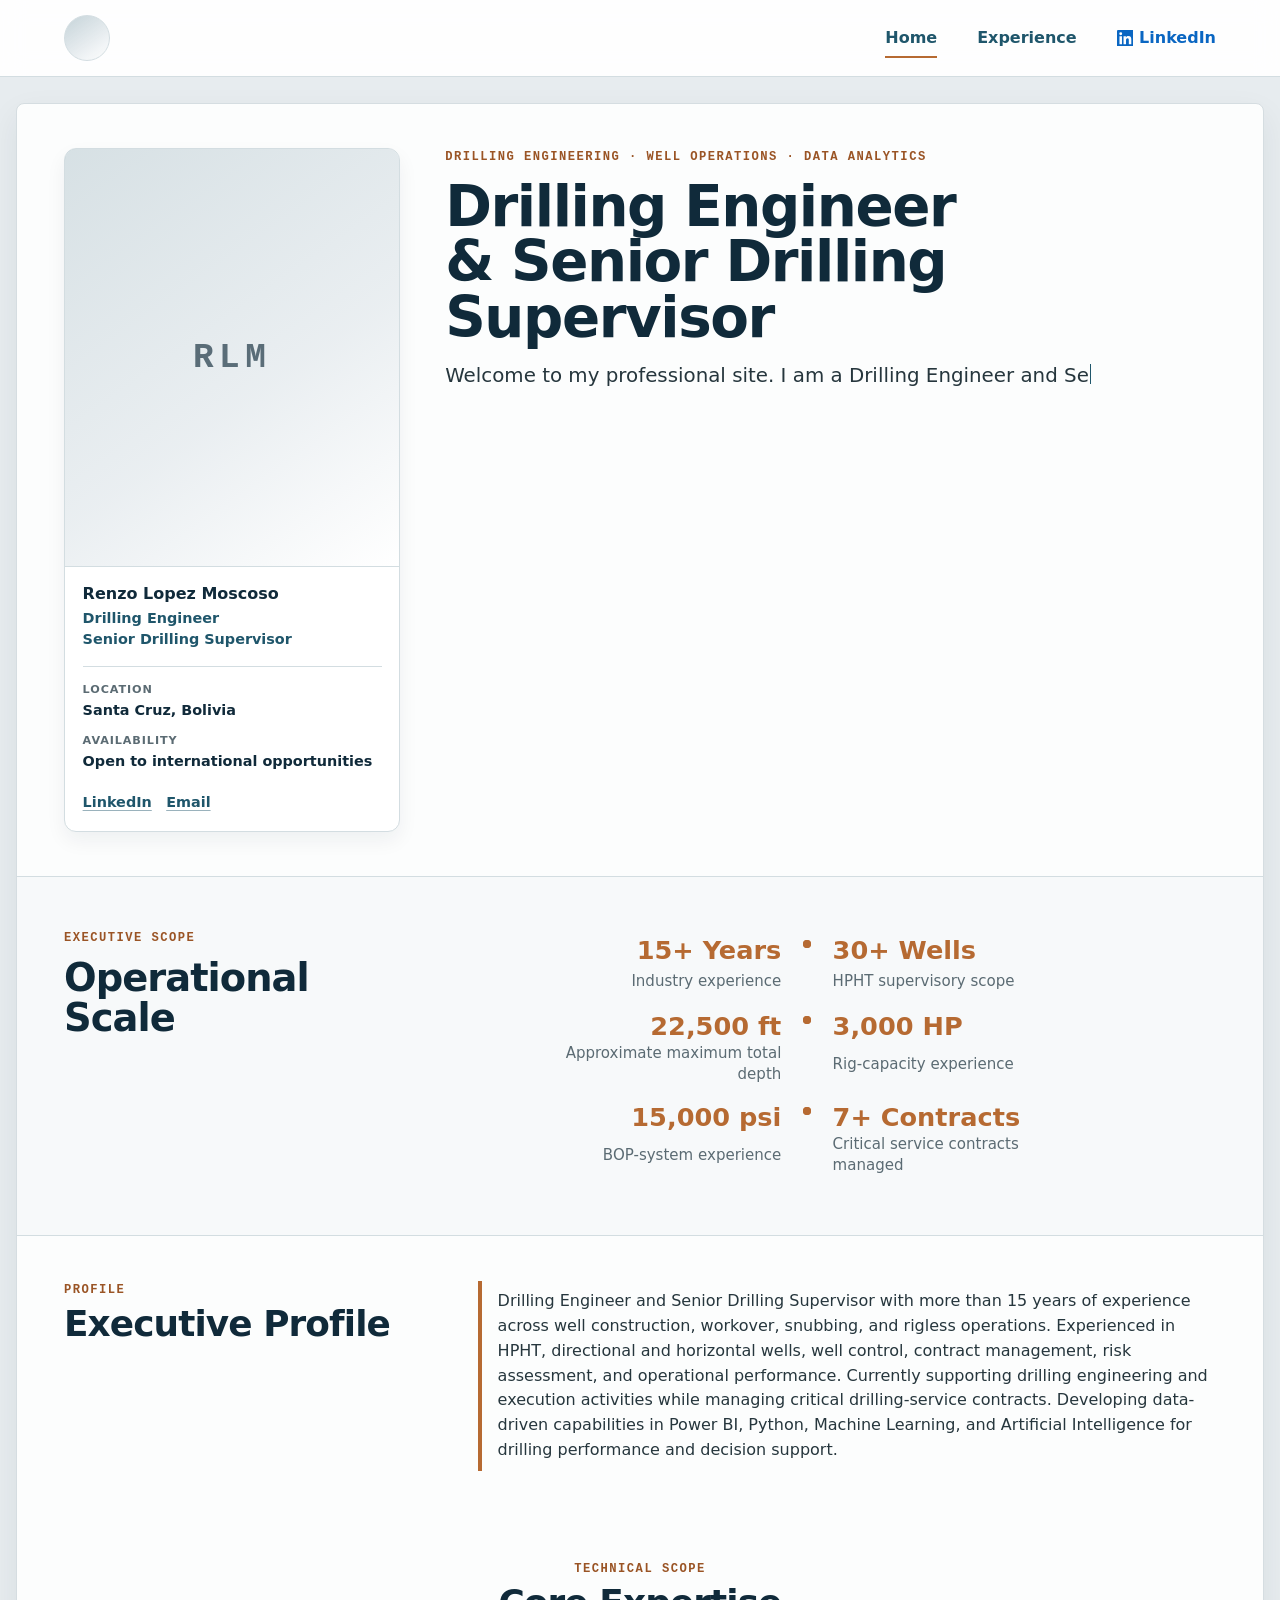
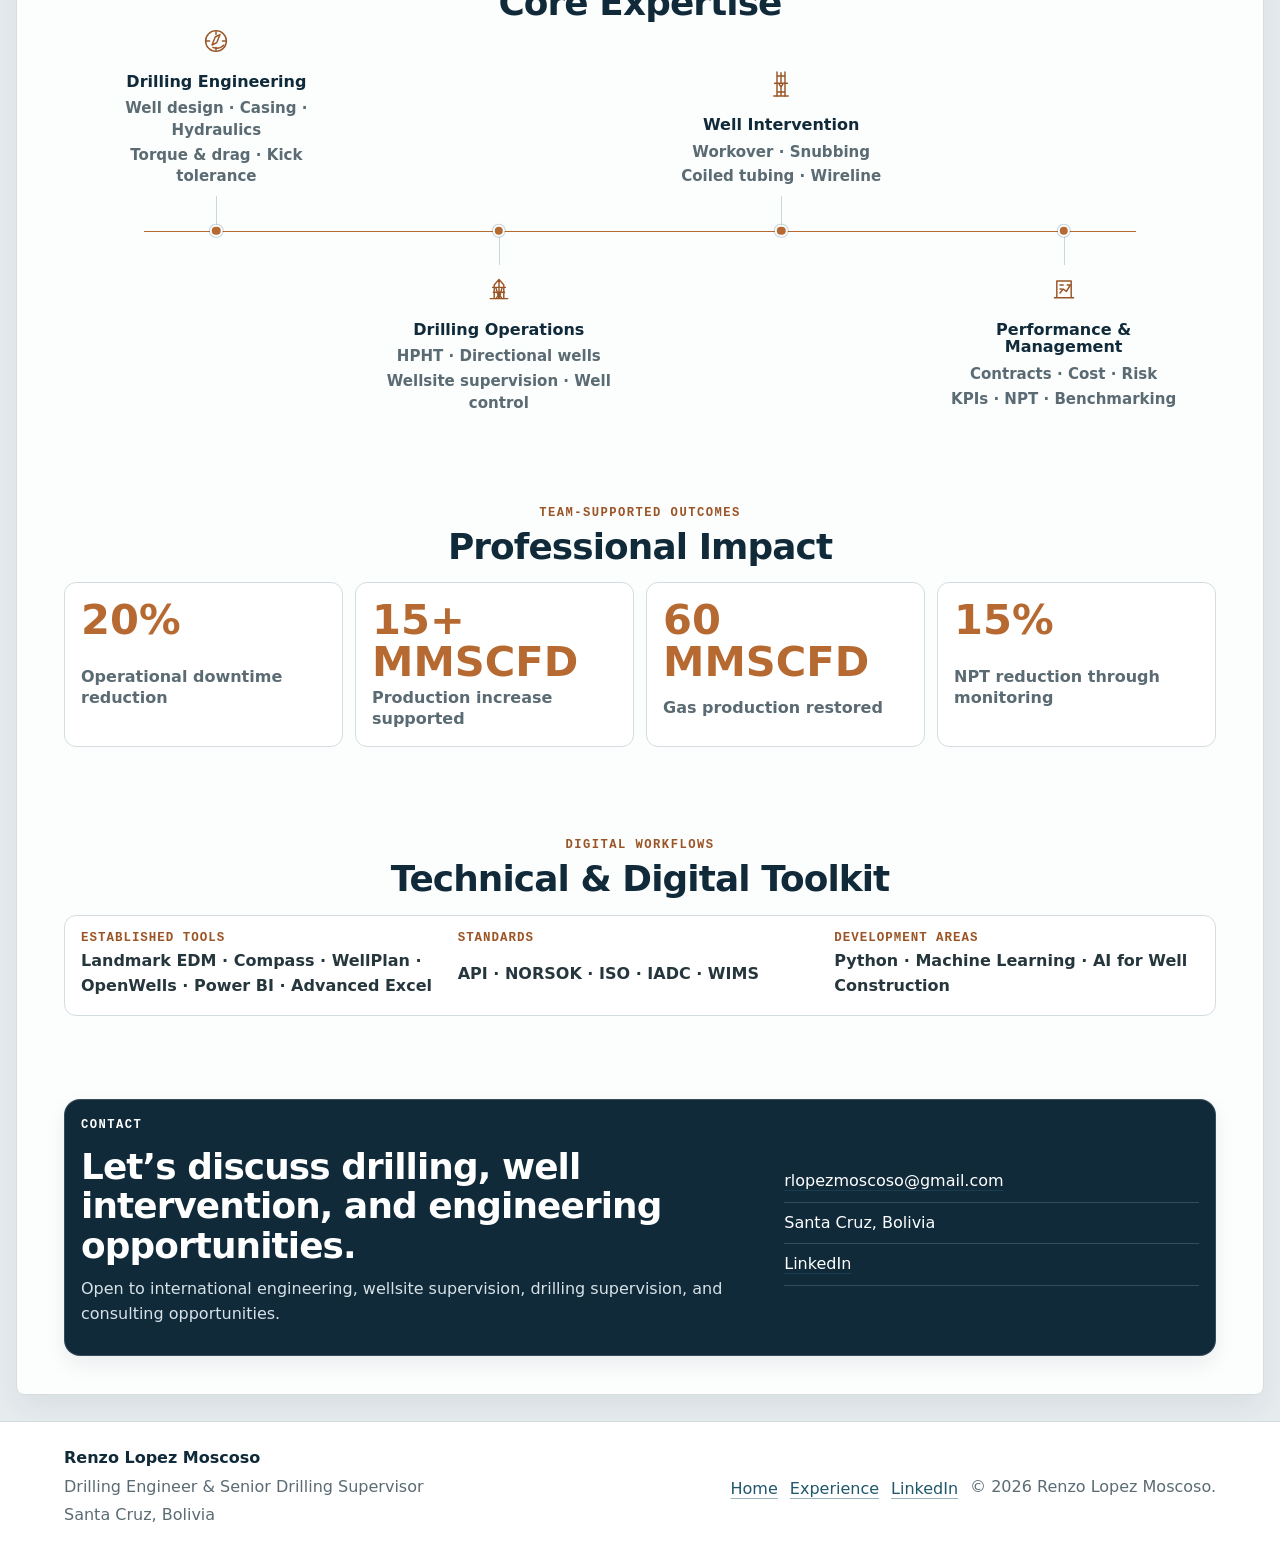
==== commit 142666cc: "feat: redesign core expertise as technical timeline" ====
--- a/index.html
+++ b/index.html
@@ -116,14 +116,51 @@
     <section class="section" aria-labelledby="expertise-title">
       <div class="container">
         <div class="section-heading centered-heading" data-reveal>
-          <p class="eyebrow">Technical scope</p>
+          <p class="eyebrow">Technical Scope</p>
           <h2 id="expertise-title">Core Expertise</h2>
         </div>
-        <div class="card-grid expertise-grid">
-          <article class="expertise-card" data-reveal data-reveal-delay="0"><h3>Drilling Engineering</h3><ul><li>Well design and drilling programs</li><li>Casing, drillstring, and hydraulics</li><li>Torque, drag, and kick tolerance</li></ul></article>
-          <article class="expertise-card" data-reveal data-reveal-delay="70"><h3>Drilling Operations</h3><ul><li>HPHT and directional wells</li><li>Wellsite supervision and well control</li><li>Cementing, fluids, and completions</li></ul></article>
-          <article class="expertise-card" data-reveal data-reveal-delay="140"><h3>Well Intervention</h3><ul><li>Workover and snubbing</li><li>Coiled tubing and wireline</li><li>Production recovery and abandonment</li></ul></article>
-          <article class="expertise-card" data-reveal data-reveal-delay="210"><h3>Performance &amp; Management</h3><ul><li>Contract and cost management</li><li>Risk assessment and MOC</li><li>KPIs, NPT, and benchmarking</li></ul></article>
+        <div class="expertise-timeline" data-expertise-timeline aria-label="Core expertise technical timeline">
+          <div class="expertise-timeline-rail" aria-hidden="true"><span class="expertise-timeline-progress"></span></div>
+          <article class="expertise-node expertise-node-above" style="--expertise-index: 0;">
+            <span class="expertise-node-marker" aria-hidden="true"></span>
+            <span class="expertise-node-connector" aria-hidden="true"></span>
+            <div class="expertise-node-content">
+              <svg class="expertise-node-icon" aria-hidden="true" focusable="false" viewBox="0 0 40 40"><circle cx="20" cy="20" r="13"></circle><path d="M20 7v5M20 28v5M7 20h5M28 20h5M15 25l4-10 6-3-4 10-6 3Z"></path><path d="M16 28c5 2 10 1 14-3"></path></svg>
+              <h3>Drilling Engineering</h3>
+              <p>Well design · Casing · Hydraulics</p>
+              <p>Torque &amp; drag · Kick tolerance</p>
+            </div>
+          </article>
+          <article class="expertise-node expertise-node-below" style="--expertise-index: 1;">
+            <span class="expertise-node-marker" aria-hidden="true"></span>
+            <span class="expertise-node-connector" aria-hidden="true"></span>
+            <div class="expertise-node-content">
+              <svg class="expertise-node-icon" aria-hidden="true" focusable="false" viewBox="0 0 40 40"><path d="M9 32h22M14 32V15l6-7 6 7v17M12 18h16M16 18l4 14 4-14M20 8v24"></path><path d="M16 32l4-5 4 5M13 24h14"></path></svg>
+              <h3>Drilling Operations</h3>
+              <p>HPHT · Directional wells</p>
+              <p>Wellsite supervision · Well control</p>
+            </div>
+          </article>
+          <article class="expertise-node expertise-node-above" style="--expertise-index: 2;">
+            <span class="expertise-node-marker" aria-hidden="true"></span>
+            <span class="expertise-node-connector" aria-hidden="true"></span>
+            <div class="expertise-node-content">
+              <svg class="expertise-node-icon" aria-hidden="true" focusable="false" viewBox="0 0 40 40"><path d="M15 5v30M25 5v30M15 10h10M15 30h10"></path><path d="M20 6v13M20 24v10M12 19h16M17 19l3 5 3-5"></path><path d="M11 35h18"></path></svg>
+              <h3>Well Intervention</h3>
+              <p>Workover · Snubbing</p>
+              <p>Coiled tubing · Wireline</p>
+            </div>
+          </article>
+          <article class="expertise-node expertise-node-below" style="--expertise-index: 3;">
+            <span class="expertise-node-marker" aria-hidden="true"></span>
+            <span class="expertise-node-connector" aria-hidden="true"></span>
+            <div class="expertise-node-content">
+              <svg class="expertise-node-icon" aria-hidden="true" focusable="false" viewBox="0 0 40 40"><path d="M8 31h24M11 31V10h18v21"></path><path d="M15 25l4-5 4 3 5-8"></path><path d="M15 15h4M15 20h2M24 15h4"></path></svg>
+              <h3>Performance &amp; Management</h3>
+              <p>Contracts · Cost · Risk</p>
+              <p>KPIs · NPT · Benchmarking</p>
+            </div>
+          </article>
         </div>
       </div>
     </section>
--- a/css/styles.css
+++ b/css/styles.css
@@ -98,7 +98,6 @@
 .home-main .profile-copy p {
   margin-bottom: 0;
 }
-.home-main .expertise-card,
 .home-main .tool-panel,
 .home-main .framework-card,
 .home-main .compact-role,
@@ -271,6 +270,203 @@
 .expertise-card, .metric-card, .tool-panel, .framework-card, .compact-role, .credential-card, .role-card { border: 1px solid var(--color-border); border-radius: var(--radius-md); background: var(--color-surface); }
 .expertise-card { padding: var(--space-4); border-top: 3px solid var(--color-copper); box-shadow: none; }
 .expertise-card ul { font-size: 0.94rem; line-height: 1.5; }
+
+/* Core Expertise technical timeline */
+.expertise-timeline {
+  --expertise-rail-offset: 1.15rem;
+  position: relative;
+  display: grid;
+  gap: var(--space-5);
+  margin-top: var(--space-5);
+  padding: var(--space-2) 0 var(--space-2) 2.5rem;
+}
+.expertise-timeline-rail {
+  position: absolute;
+  top: var(--expertise-rail-offset);
+  bottom: var(--expertise-rail-offset);
+  left: 0.5rem;
+  width: 1px;
+  background: var(--color-border);
+}
+.expertise-timeline-progress {
+  display: block;
+  width: 100%;
+  height: 100%;
+  background: var(--color-copper);
+  transform: scaleY(1);
+  transform-origin: top;
+}
+.expertise-node {
+  position: relative;
+  display: grid;
+  align-items: start;
+}
+.expertise-node-marker {
+  position: absolute;
+  top: 0.62rem;
+  left: calc(-2rem - 0.34rem);
+  width: 0.78rem;
+  height: 0.78rem;
+  border: 2px solid #fcfdfd;
+  border-radius: 50%;
+  background: var(--color-petroleum);
+  box-shadow: 0 0 0 1px rgba(31, 86, 107, 0.24);
+}
+.expertise-node-connector {
+  position: absolute;
+  top: 1rem;
+  left: -1.55rem;
+  width: 1.15rem;
+  height: 1px;
+  background: rgba(31, 86, 107, 0.22);
+}
+.expertise-node-content {
+  max-width: 18rem;
+}
+.expertise-node-icon {
+  width: 2rem;
+  height: 2rem;
+  margin-bottom: var(--space-2);
+  color: var(--color-petroleum);
+  fill: none;
+  stroke: currentColor;
+  stroke-width: 1.8;
+  stroke-linecap: round;
+  stroke-linejoin: round;
+  transition: color 220ms ease;
+}
+.expertise-node h3 {
+  margin-bottom: var(--space-2);
+  font-size: 1rem;
+}
+.expertise-node p {
+  margin-bottom: 0.18rem;
+  color: var(--color-muted);
+  font-size: 0.94rem;
+  font-weight: 700;
+  line-height: 1.45;
+}
+.expertise-node p:last-child {
+  margin-bottom: 0;
+}
+.home-main.motion-ready .expertise-timeline .expertise-timeline-progress {
+  transform: scaleY(0);
+  transition: transform 720ms cubic-bezier(0.22, 1, 0.36, 1);
+}
+.home-main.motion-ready .expertise-timeline.is-visible .expertise-timeline-progress {
+  transform: scaleY(1);
+}
+.home-main.motion-ready .expertise-node-marker,
+.home-main.motion-ready .expertise-node-connector,
+.home-main.motion-ready .expertise-node-content {
+  opacity: 0;
+  transition: opacity 420ms cubic-bezier(0.22, 1, 0.36, 1), transform 420ms cubic-bezier(0.22, 1, 0.36, 1), background-color 220ms ease, color 220ms ease;
+  transition-delay: calc(220ms + (var(--expertise-index) * 120ms));
+}
+.home-main.motion-ready .expertise-node-marker {
+  transform: scale(0.72);
+}
+.home-main.motion-ready .expertise-node-connector,
+.home-main.motion-ready .expertise-node-content {
+  transform: translateY(10px);
+}
+.home-main.motion-ready .expertise-timeline.is-visible .expertise-node-marker,
+.home-main.motion-ready .expertise-timeline.is-visible .expertise-node-connector,
+.home-main.motion-ready .expertise-timeline.is-visible .expertise-node-content {
+  opacity: 1;
+  transform: none;
+}
+.home-main.motion-ready .expertise-timeline.is-visible .expertise-node-marker {
+  background: var(--color-copper);
+}
+.home-main.motion-ready .expertise-timeline.is-visible .expertise-node-icon {
+  color: var(--color-copper-text);
+}
+@media (hover: hover) and (pointer: fine) {
+  .expertise-node:hover .expertise-node-marker { background: var(--color-copper); }
+  .expertise-node:hover .expertise-node-icon { color: var(--color-copper-text); }
+}
+@media (min-width: 56rem) {
+  .expertise-timeline {
+    grid-template-columns: repeat(4, minmax(0, 1fr));
+    gap: clamp(1rem, 2vw, 1.8rem);
+    min-height: 23rem;
+    padding: 0 clamp(0.5rem, 2vw, 1.5rem);
+    align-items: center;
+  }
+  .expertise-timeline-rail {
+    top: 50%;
+    bottom: auto;
+    left: clamp(2.75rem, 7vw, 5rem);
+    right: clamp(2.75rem, 7vw, 5rem);
+    width: auto;
+    height: 1px;
+  }
+  .expertise-timeline-progress {
+    width: 100%;
+    height: 100%;
+    transform: scaleX(1);
+    transform-origin: left;
+  }
+  .expertise-node {
+    min-height: 23rem;
+    align-items: center;
+    justify-items: center;
+  }
+  .expertise-node-marker {
+    top: 50%;
+    left: 50%;
+    z-index: 2;
+    transform: translate(-50%, -50%);
+  }
+  .expertise-node-connector {
+    left: 50%;
+    width: 1px;
+    height: 2.15rem;
+  }
+  .expertise-node-above .expertise-node-connector {
+    top: calc(50% - 2.15rem);
+  }
+  .expertise-node-below .expertise-node-connector {
+    top: 50%;
+  }
+  .expertise-node-content {
+    position: absolute;
+    left: 0;
+    right: 0;
+    width: min(15.5rem, 100%);
+    margin-inline: auto;
+    text-align: center;
+  }
+  .expertise-node-above .expertise-node-content {
+    bottom: calc(50% + 2.65rem);
+  }
+  .expertise-node-below .expertise-node-content {
+    top: calc(50% + 2.65rem);
+  }
+  .home-main.motion-ready .expertise-timeline .expertise-timeline-progress {
+    transform: scaleX(0);
+  }
+  .home-main.motion-ready .expertise-timeline.is-visible .expertise-timeline-progress {
+    transform: scaleX(1);
+  }
+  .home-main.motion-ready .expertise-node-above .expertise-node-content {
+    transform: translateY(10px);
+  }
+  .home-main.motion-ready .expertise-node-below .expertise-node-content {
+    transform: translateY(-10px);
+  }
+  .home-main.motion-ready .expertise-timeline.is-visible .expertise-node-content {
+    transform: none;
+  }
+  .home-main.motion-ready .expertise-node-marker {
+    transform: translate(-50%, -50%) scale(0.72);
+  }
+  .home-main.motion-ready .expertise-timeline.is-visible .expertise-node-marker {
+    transform: translate(-50%, -50%);
+  }
+}
+
 .achievement-list { display: grid; gap: var(--space-3); padding: 0; list-style: none; }
 .achievement-list li { margin: 0; padding: 0.85rem 1rem; border-left: 3px solid var(--color-copper); background: var(--color-surface); }
 .achievement-list strong { color: var(--color-copper); font-weight: 900; }
@@ -402,7 +598,6 @@
   border-left-color: var(--color-copper);
   transition: border-color 200ms ease, background-color 200ms ease, transform 200ms ease;
 }
-.home-main .expertise-card,
 .home-main .tool-panel,
 .home-main .framework-card {
   transition: border-color 220ms ease, box-shadow 220ms ease, transform 220ms ease;
@@ -412,7 +607,6 @@
     box-shadow: 0 0.55rem 1.15rem rgba(16, 42, 58, 0.12);
     transform: translateY(-2px);
   }
-  .home-main .expertise-card:hover,
   .home-main .tool-panel:hover,
   .home-main .framework-card:hover {
     border-color: rgba(182, 106, 50, 0.46);
@@ -444,11 +638,11 @@
     width: 2.875rem;
   }
 }
-@media (min-width: 40rem) { .hero-facts { grid-template-columns: repeat(2, minmax(0, 1fr)); } .expertise-grid, .impact-grid { grid-template-columns: repeat(2, minmax(0, 1fr)); } .summary-stats { grid-template-columns: repeat(2, minmax(0, 1fr)); column-gap: var(--space-4); } .summary-stats div:last-child { grid-column: 1 / -1; border-bottom: 0; } }
+@media (min-width: 40rem) { .hero-facts { grid-template-columns: repeat(2, minmax(0, 1fr)); } .impact-grid { grid-template-columns: repeat(2, minmax(0, 1fr)); } .summary-stats { grid-template-columns: repeat(2, minmax(0, 1fr)); column-gap: var(--space-4); } .summary-stats div:last-child { grid-column: 1 / -1; border-bottom: 0; } }
 @media (min-width: 48rem) { .nav-toggle { display: none; } .primary-nav { position: static; display: block; padding: 0; border: 0; border-radius: 0; background: transparent; box-shadow: none; } .nav-list { flex-direction: row; align-items: center; gap: clamp(1.75rem, 2.5vw, 2.75rem); } .footer-links { flex-direction: row; align-items: center; } .hero-grid { grid-template-areas: "profile copy"; grid-template-columns: minmax(14rem, 0.8fr) minmax(0, 1.2fr); align-items: start; } .two-column-grid { grid-template-columns: repeat(2, minmax(0, 1fr)); } .footer-layout { grid-template-columns: 1fr auto; align-items: center; } .copyright { grid-column: 1 / -1; } }
 @media (min-width: 56rem) { .content-grid { grid-template-columns: minmax(12rem, 0.7fr) minmax(0, 1.3fr); } .contact-card { grid-template-columns: minmax(0, 1.25fr) minmax(16rem, 0.75fr); align-items: center; } }
 @media (min-width: 64rem) { .executive-scope-layout { grid-template-columns: minmax(13rem, 0.55fr) minmax(0, 1.45fr); column-gap: clamp(2.5rem, 4vw, 5rem); } .metrics-list { grid-template-columns: repeat(2, minmax(0, 1fr)); } .metrics-list div { padding: var(--space-3); } .metrics-list div:nth-child(odd) { border-right: 1px solid var(--color-border); } .metrics-list div:nth-last-child(-n+2) { border-bottom: 0; } .role-columns { grid-template-columns: repeat(2, minmax(0, 1fr)); } .compact-role-grid { grid-template-columns: repeat(2, minmax(0, 1fr)); } .credential-grid { grid-template-columns: repeat(3, minmax(0, 1fr)); } .credential-card-wide { grid-column: 1 / -1; } .timeline { position: relative; padding-left: calc(var(--timeline-rail-x) + var(--space-6)); } .timeline::before { content: ""; position: absolute; left: var(--timeline-rail-x); top: 0.35rem; bottom: 0.35rem; width: 1px; background: var(--color-border); } .role-card::after { content: ""; position: absolute; left: calc(-2rem - 0.425rem - var(--timeline-marker-border)); top: 1.45rem; width: var(--timeline-marker-size); height: var(--timeline-marker-size); border: var(--timeline-marker-border) solid var(--color-surface-muted); border-radius: 50%; background: var(--color-petroleum); } .current-role::after { background: var(--color-copper); } .footer-layout { grid-template-columns: 1fr auto auto; } .copyright { grid-column: auto; } }
-@media (min-width: 72rem) { .hero-grid { grid-template-areas: "profile copy"; grid-template-columns: minmax(15rem, 0.72fr) minmax(0, 1.65fr); column-gap: clamp(2rem, 3.5vw, 4.5rem); row-gap: var(--space-6); align-items: start; } .home-main .hero-copy h1 { max-width: none; margin-bottom: 1rem; font-size: clamp(3rem, 4.4vw, 4.6rem); line-height: 0.98; } .expertise-grid, .impact-grid { grid-template-columns: repeat(4, minmax(0, 1fr)); } .toolkit-groups { grid-template-columns: repeat(3, minmax(0, 1fr)); } }
+@media (min-width: 72rem) { .hero-grid { grid-template-areas: "profile copy"; grid-template-columns: minmax(15rem, 0.72fr) minmax(0, 1.65fr); column-gap: clamp(2rem, 3.5vw, 4.5rem); row-gap: var(--space-6); align-items: start; } .home-main .hero-copy h1 { max-width: none; margin-bottom: 1rem; font-size: clamp(3rem, 4.4vw, 4.6rem); line-height: 0.98; } .impact-grid { grid-template-columns: repeat(4, minmax(0, 1fr)); } .toolkit-groups { grid-template-columns: repeat(3, minmax(0, 1fr)); } }
 
 /* Home hero operational scale timeline */
 .home-main .executive-metrics {
@@ -629,4 +823,4 @@
   .home-main.motion-ready .executive-metrics [data-metric-sequence="right-3"] { --metric-sequence-delay: 2700ms; }
 }
 
-@media (prefers-reduced-motion: reduce) { *, *::before, *::after { scroll-behavior: auto; transition-duration: 0.01ms; animation-duration: 0.01ms; animation-iteration-count: 1; } .home-main .hero-typewriter-cursor { display: none; animation: none; } .home-main .action-row.is-typewriter-pending .button { opacity: 1; transform: none; } .home-main [data-hero-entrance], .home-main [data-reveal] { opacity: 1; transform: none; transition: none; } .button:hover, .home-main .expertise-card:hover, .home-main .tool-panel:hover, .home-main .framework-card:hover, .home-main .achievement-list li:hover, .home-main .metrics-list div:hover::before { transform: none; } .home-main .metrics-list::before { transform: none; transition: none; } .home-main .executive-metrics [data-metric-sequence] { opacity: 1; transform: none; transition: none; } .site-header.is-scrolled .header-layout { min-height: 4rem; } }
+@media (prefers-reduced-motion: reduce) { *, *::before, *::after { scroll-behavior: auto; transition-duration: 0.01ms; animation-duration: 0.01ms; animation-iteration-count: 1; } .home-main .hero-typewriter-cursor { display: none; animation: none; } .home-main .action-row.is-typewriter-pending .button { opacity: 1; transform: none; } .home-main [data-hero-entrance], .home-main [data-reveal] { opacity: 1; transform: none; transition: none; } .button:hover, .home-main .tool-panel:hover, .home-main .framework-card:hover, .home-main .achievement-list li:hover, .home-main .metrics-list div:hover::before { transform: none; } .home-main .metrics-list::before { transform: none; transition: none; } .home-main .executive-metrics [data-metric-sequence] { opacity: 1; transform: none; transition: none; } .home-main .expertise-timeline .expertise-timeline-progress, .home-main .expertise-node-marker, .home-main .expertise-node-connector, .home-main .expertise-node-content { opacity: 1; transform: none; transition: none; transition-delay: 0ms; } .site-header.is-scrolled .header-layout { min-height: 4rem; } }
